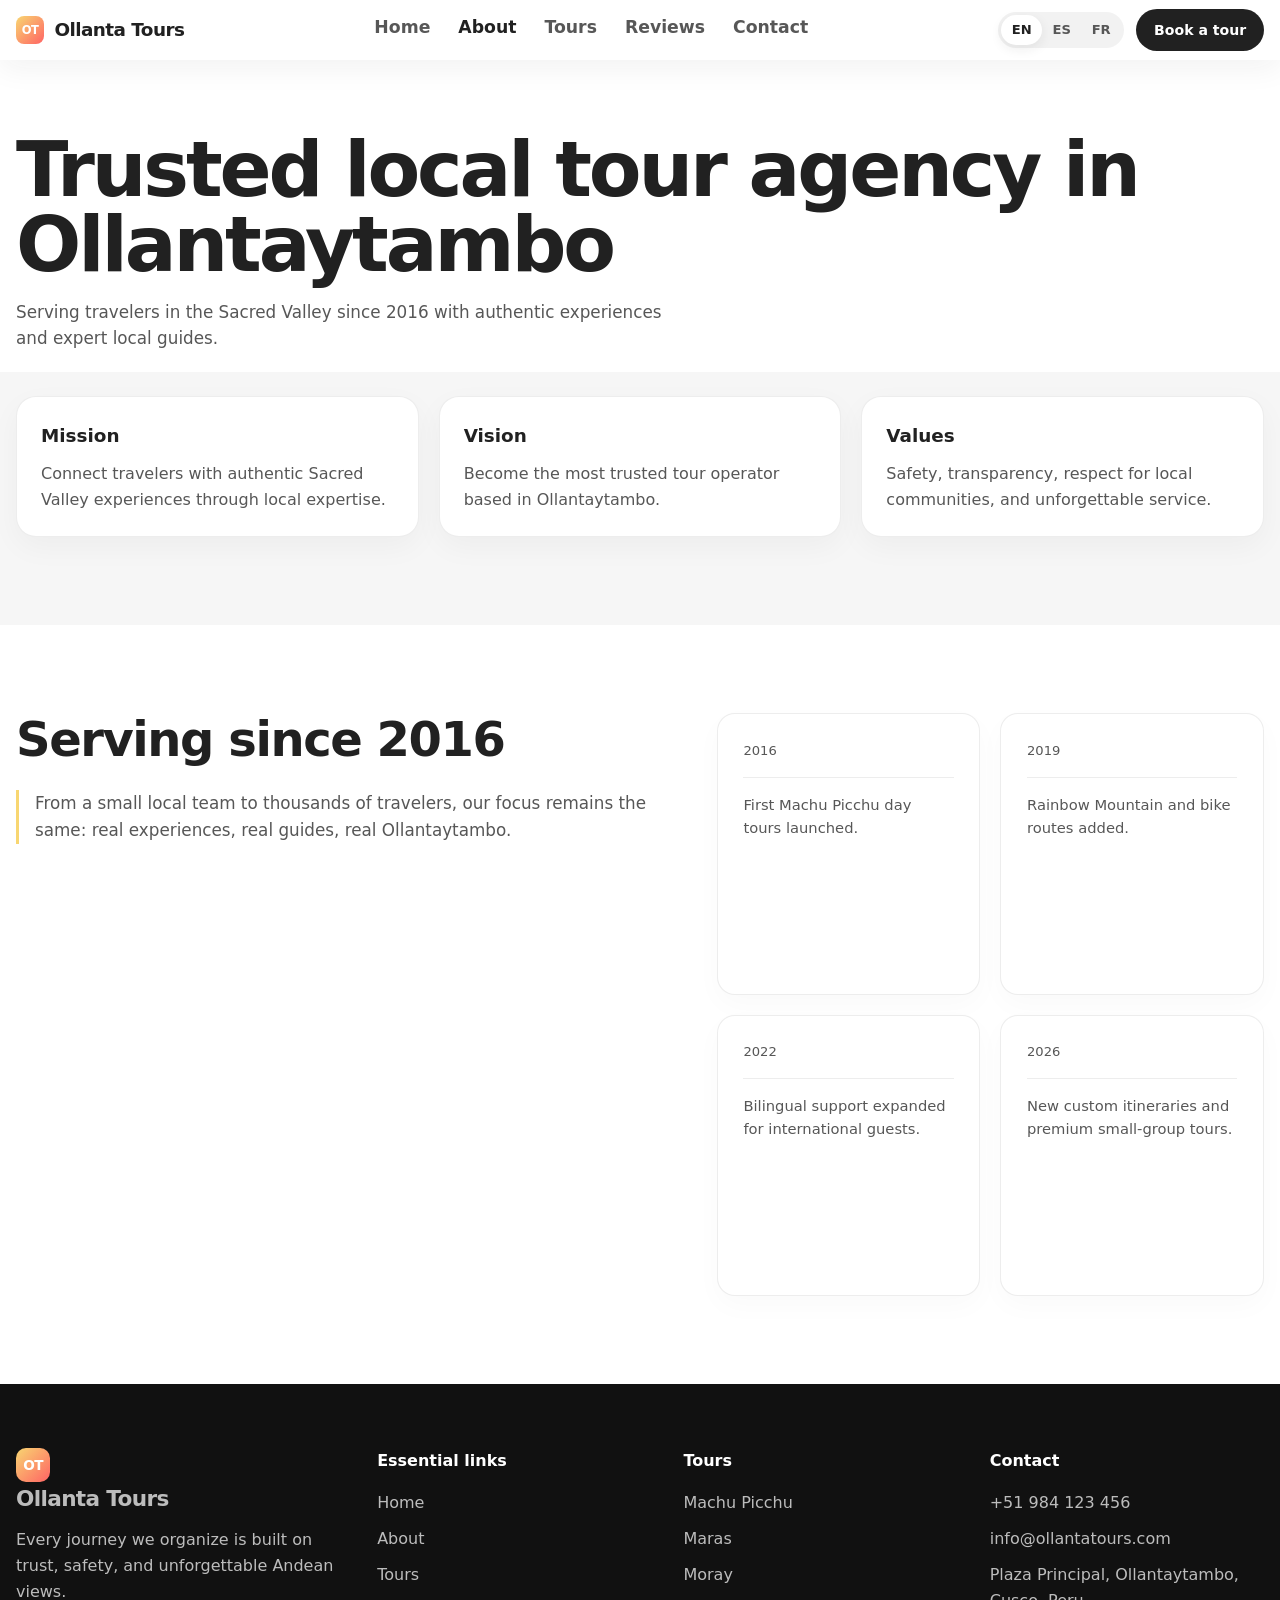
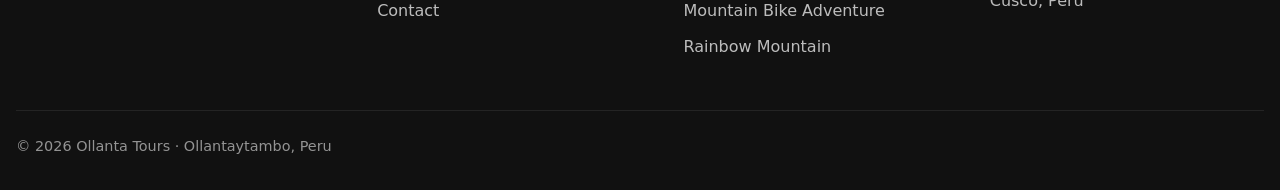
==== about.html @ 46757209 "Support multi-tour bookings with flexible dates. Co-authored-by: Cursor <cursoragent@cursor.com>" ====
<!DOCTYPE html>
<html lang="en">
  <head>
    <meta charset="UTF-8" />
    <meta name="viewport" content="width=device-width, initial-scale=1.0" />
    <meta name="description" data-i18n-content="meta.about.description" content="Learn about Ollanta Tours, a trusted local tour agency serving Sacred Valley travelers from Ollantaytambo since 2016." />
    <title data-i18n="meta.about.title">About — Ollanta Tours</title>
    <link rel="stylesheet" href="styles.css" />
  </head>
  <body>
    <header class="site-header scrolled">
      <div class="container header-inner">
        <a class="logo" href="index.html"><span class="logo-mark">OT</span><span data-i18n="brand">Ollanta Tours</span></a>
        <nav class="nav-desktop" aria-label="Main navigation" data-i18n-aria-label="a11y.mainNavigation"><a href="index.html" data-i18n="nav.home">Home</a><a href="about.html" class="active" data-i18n="nav.about">About</a><a href="destinations.html" data-i18n="nav.destinations">Tours</a><a href="testimonials.html" data-i18n="nav.testimonials">Reviews</a><a href="contact.html" data-i18n="nav.contact">Contact</a></nav>
        <div class="header-actions"><div class="lang-switch" aria-label="Language" data-i18n-aria-label="a11y.language"><button type="button" data-lang="en">EN</button><button type="button" data-lang="es">ES</button><button type="button" data-lang="fr">FR</button></div><a class="btn btn-primary btn-pill" href="contact.html#booking" data-i18n="nav.book">Book a tour</a><button class="nav-toggle" type="button" aria-label="Menu" data-i18n-aria-label="a11y.menu">☰</button></div>
      </div>
      <nav class="nav-mobile" aria-label="Mobile navigation" data-i18n-aria-label="a11y.mobileNavigation"><a href="index.html" data-i18n="nav.home">Home</a><a href="about.html" data-i18n="nav.about">About</a><a href="destinations.html" data-i18n="nav.destinations">Tours</a><a href="testimonials.html" data-i18n="nav.testimonials">Reviews</a><a href="contact.html" data-i18n="nav.contact">Contact</a></nav>
    </header>
    <main>
      <section class="page-hero"><div class="container"><h1 data-i18n="pages.aboutTitle">Trusted local tour agency in Ollantaytambo</h1><p data-i18n="pages.aboutLead">Serving travelers in the Sacred Valley since 2016 with authentic experiences and expert local guides.</p></div></section>
      <section class="section section-soft"><div class="container card-grid card-grid-3"><article class="value-card"><h3 data-i18n="about.missionTitle">Mission</h3><p data-i18n="about.missionText">Connect travelers with authentic Sacred Valley experiences through local expertise.</p></article><article class="value-card"><h3 data-i18n="about.visionTitle">Vision</h3><p data-i18n="about.visionText">Become the most trusted tour operator based in Ollantaytambo.</p></article><article class="value-card"><h3 data-i18n="about.valuesTitle">Values</h3><p data-i18n="about.valuesText">Safety, transparency, respect for local communities, and unforgettable service.</p></article></div></section>
      <section class="section"><div class="container story-grid"><div><h2 class="section-title" data-i18n="about.timelineTitle">Serving since 2016</h2><p class="story-quote" data-i18n="about.timelineLead">From a small local team to thousands of travelers, our focus remains the same: real experiences, real guides, real Ollantaytambo.</p></div><div class="card-grid card-grid-2"><article class="step-card"><div class="step-number">2016</div><p data-i18n="about.timeline2016">First Machu Picchu day tours launched.</p></article><article class="step-card"><div class="step-number">2019</div><p data-i18n="about.timeline2019">Rainbow Mountain and bike routes added.</p></article><article class="step-card"><div class="step-number">2022</div><p data-i18n="about.timeline2022">Bilingual support expanded for international guests.</p></article><article class="step-card"><div class="step-number">2026</div><p data-i18n="about.timeline2026">New custom itineraries and premium small-group tours.</p></article></div></div></section>
    </main>
    <footer class="site-footer"><div class="container footer-grid"><div><a class="logo" href="index.html"><span class="logo-mark">OT</span><span data-i18n="brand">Ollanta Tours</span></a><p data-i18n="footer.tagline">Every journey we organize is built on trust, safety, and unforgettable Andean views.</p></div><div><h4 data-i18n="footer.essential">Essential links</h4><a href="index.html" data-i18n="nav.home">Home</a><a href="about.html" data-i18n="nav.about">About</a><a href="destinations.html" data-i18n="nav.destinations">Tours</a><a href="contact.html" data-i18n="nav.contact">Contact</a></div><div><h4 data-i18n="footer.destinations">Tours</h4><a href="destination-machu-picchu.html">Machu Picchu</a><a href="destination-rainbow-mountain.html">Rainbow Mountain</a><a href="destination-mountain-bike.html">Mountain Bike</a><a href="destination-maras.html">Maras</a></div><div><h4 data-i18n="nav.contact">Contact</h4><p>+51 984 123 456</p><p>info@ollantatours.com</p><p data-i18n="pages.address">Plaza Principal, Ollantaytambo, Cusco, Peru</p></div></div><div class="container footer-bottom"><span data-i18n="footer.rights">© 2026 Ollanta Tours · Ollantaytambo, Peru</span></div></footer>
    <script src="phone-countries.js"></script>
    <script src="script.js"></script>
  </body>
</html>
---- styles.css ----
@import url("https://api.fontshare.com/v2/css?f[]=satoshi@400,500,700,900&display=swap");

:root {
  --bg: #ffffff;
  --bg-soft: #f6f6f6;
  --text: #212121;
  --text-soft: #575757;
  --text-muted: #999999;
  --white: #ffffff;
  --gold: #f8d671;
  --coral: #ff6464;
  --green: #34e0a1;
  --border: rgba(33, 33, 33, 0.08);
  --shadow: 0 24px 60px rgba(33, 33, 33, 0.08);
  --radius-sm: 12px;
  --radius-md: 20px;
  --radius-lg: 28px;
  --radius-pill: 999px;
  --container: min(1360px, calc(100% - 2rem));
  --header-h: 84px;
  --font: "Satoshi", "Inter", system-ui, sans-serif;
}

*,
*::before,
*::after {
  box-sizing: border-box;
}

html {
  scroll-behavior: auto;
}

body {
  margin: 0;
  font-family: var(--font);
  color: var(--text);
  background: var(--bg);
  line-height: 1.6;
}

img {
  display: block;
  max-width: 100%;
}

a {
  color: inherit;
  text-decoration: none;
}

button,
input,
select,
textarea {
  font: inherit;
}

.container {
  width: var(--container);
  margin-inline: auto;
}

.eyebrow {
  margin: 0 0 0.75rem;
  font-size: 0.875rem;
  font-weight: 500;
  color: var(--text-soft);
  text-transform: lowercase;
}

.section-title {
  margin: 0;
  font-size: clamp(2rem, 4vw, 3rem);
  line-height: 1.1;
  letter-spacing: -0.03em;
}

.section-head {
  max-width: 720px;
  margin-bottom: 2.5rem;
}

.section {
  padding: 5.5rem 0;
}

body[data-page="home"] .section {
  padding: clamp(3rem, 5vw, 4.25rem) 0;
}

body[data-page="home"] .section-head {
  width: min(100%, 1000px);
  max-width: 1000px;
  margin-inline: auto;
  margin-bottom: 1.75rem;
  text-align: center;
}

body[data-page="home"] .section-head .section-title {
  text-align: center;
  text-wrap: balance;
}

body[data-page="home"] .testimonials-badge {
  margin-left: 0;
}

body[data-page="home"] .section-head .eyebrow,
body[data-page="home"] .story-badge,
body[data-page="home"] .feature-banner-head .eyebrow {
  display: inline-flex;
  margin-bottom: 0.65rem;
  padding: 0.35rem 0.75rem;
  border: 1px solid var(--border);
  border-radius: var(--radius-pill);
  background: var(--white);
  color: var(--text);
  box-shadow: 0 8px 20px rgba(33, 33, 33, 0.12);
  font-size: 0.78rem;
  font-weight: 700;
  line-height: 1;
  text-transform: capitalize;
  transform: rotate(-7deg);
}

body[data-page="home"] .section-story {
  margin-top: 0;
  padding-top: clamp(3rem, 5vw, 4.5rem);
  padding-bottom: clamp(3.5rem, 6vw, 5.5rem);
  position: relative;
  z-index: 2;
  background: var(--bg);
}

.story-head {
  text-align: center;
  max-width: 720px;
  margin: 0 auto 2.75rem;
}

.story-badge {
  display: inline-flex;
  align-items: center;
  margin: 0 0 1rem;
  padding: 0.45rem 0.9rem;
  border-radius: var(--radius-pill);
  background: rgba(33, 33, 33, 0.06);
  color: var(--text-soft);
  font-size: 0.82rem;
  font-weight: 600;
}

.story-head .section-title {
  font-size: clamp(2rem, 4.5vw, 3.35rem);
}

.story-photos {
  display: grid;
  grid-template-columns: repeat(4, minmax(0, 1fr));
  gap: clamp(0.65rem, 1.6vw, 1.1rem);
  align-items: end;
  width: min(100%, 1080px);
  margin-inline: auto;
  padding: 1.5rem 0 2.5rem;
}

.section-values {
  padding-top: 0.5rem;
  padding-bottom: clamp(2.5rem, 5vw, 4rem);
}

.values-panel {
  display: grid;
  grid-template-columns: repeat(3, minmax(0, 1fr));
  width: min(100%, 940px);
  margin-inline: auto;
  border: 1px solid var(--border);
  border-radius: var(--radius-lg);
  background: var(--white);
  overflow: hidden;
}

.value-cell {
  padding: 1.4rem 1.3rem 1.5rem;
  border-right: 1px solid var(--border);
  border-bottom: 1px solid var(--border);
}

.value-cell:nth-child(3n) {
  border-right: none;
}

.value-cell:nth-child(n + 4) {
  border-bottom: none;
}

.value-icon {
  display: inline-flex;
  width: 2rem;
  height: 2rem;
  margin-bottom: 0.8rem;
  color: var(--text);
  transform-origin: center;
  will-change: transform;
}

.value-icon svg {
  width: 100%;
  height: 100%;
}

.value-icon.is-spinning {
  animation: value-icon-spin 1.65s cubic-bezier(0.22, 0.7, 0.25, 1);
}

@keyframes value-icon-spin {
  from {
    transform: rotate(0deg);
  }
  to {
    transform: rotate(1080deg);
  }
}

.value-cell h3 {
  margin: 0 0 0.45rem;
  font-size: 1.02rem;
  line-height: 1.25;
}

.value-cell p {
  margin: 0;
  color: var(--text-soft);
  font-size: 0.89rem;
  line-height: 1.5;
}

.story-photo {
  margin: 0;
  transform: translate3d(0, 0, 0) rotate(0deg);
  transition: transform 0.85s cubic-bezier(0.22, 1, 0.36, 1);
  will-change: transform;
}

.story-photo-frame {
  position: relative;
  overflow: hidden;
  border-radius: 18px;
  aspect-ratio: 3 / 4;
  background: #ddd;
  box-shadow: 0 18px 40px rgba(33, 33, 33, 0.12);
}

.story-photo-frame img {
  width: 100%;
  height: 100%;
  object-fit: cover;
  transform: scale(1.02);
  transition: transform 0.45s cubic-bezier(0.22, 1, 0.36, 1);
}

.story-photo-bike {
  object-position: 78% 42%;
}

.story-photos.is-active .story-photo-lift:nth-child(2) {
  transform: translate3d(0, -12%, 0) rotate(8deg);
  z-index: 2;
}

.story-photos.is-active .story-photo-lift:nth-child(4) {
  transform: translate3d(0, -16%, 0) rotate(10deg);
  z-index: 2;
}

.story-photo-frame:hover img,
.story-photo-frame.is-shaking img {
  transform: scale(1.12);
}

.story-photo-frame.is-shaking img {
  animation: story-photo-shake 0.5s ease;
}

@keyframes story-photo-shake {
  0% { transform: translate3d(0, 0, 0) rotate(0deg) scale(1.04); }
  20% { transform: translate3d(-4px, 3px, 0) rotate(-0.8deg) scale(1.1); }
  40% { transform: translate3d(4px, -3px, 0) rotate(0.8deg) scale(1.12); }
  60% { transform: translate3d(-3px, -2px, 0) rotate(-0.5deg) scale(1.1); }
  80% { transform: translate3d(3px, 2px, 0) rotate(0.5deg) scale(1.11); }
  100% { transform: translate3d(0, 0, 0) rotate(0deg) scale(1.12); }
}

@media (prefers-reduced-motion: reduce) {
  .story-photo,
  .story-photos.is-active .story-photo-lift:nth-child(2),
  .story-photos.is-active .story-photo-lift:nth-child(4) {
    transform: none;
    transition: none;
  }

  .story-photo-frame.is-shaking img {
    animation: none;
  }
}

.section-soft {
  background: var(--bg-soft);
}

.btn {
  display: inline-flex;
  align-items: center;
  justify-content: center;
  gap: 0.5rem;
  padding: 0.9rem 1.4rem;
  border-radius: var(--radius-sm);
  border: 1px solid transparent;
  font-size: 0.95rem;
  font-weight: 600;
  cursor: pointer;
  transition: transform 0.2s ease, box-shadow 0.2s ease, background 0.2s ease;
}

.btn:hover {
  transform: translateY(-1px);
}

.btn-primary {
  background: var(--text);
  color: var(--white);
}

.btn-outline {
  background: transparent;
  border-color: rgba(255, 255, 255, 0.35);
  color: var(--white);
}

.btn-light {
  background: var(--white);
  color: var(--text);
}

.btn-pill {
  border-radius: var(--radius-pill);
}

/* Header */
.site-header {
  position: fixed;
  inset: 0 0 auto;
  z-index: 100;
  height: var(--header-h);
  transition: background 0.25s ease, box-shadow 0.25s ease, height 0.25s ease;
}

.site-header.scrolled {
  height: 60px;
  background: rgba(255, 255, 255, 0.96);
  backdrop-filter: blur(12px);
  box-shadow: 0 8px 30px rgba(33, 33, 33, 0.06);
}

.site-header.scrolled .logo {
  font-size: 1.15rem;
}

.site-header.scrolled .logo-mark {
  width: 28px;
  height: 28px;
  border-radius: 8px;
  font-size: 0.72rem;
}

.site-header.scrolled .header-actions .btn {
  padding: 0.55rem 1.05rem;
  font-size: 0.88rem;
}

.site-header.scrolled .lang-switch button {
  padding: 0.3rem 0.65rem;
}

body[data-page="home"] .site-header:not(.scrolled) {
  background: linear-gradient(180deg, rgba(0, 0, 0, 0.38) 0%, rgba(0, 0, 0, 0) 100%);
}

body[data-page="home"] .site-header:not(.scrolled) .nav-desktop a,
body[data-page="home"] .site-header:not(.scrolled) .logo {
  color: var(--white);
}

body[data-page="home"] .site-header:not(.scrolled) .nav-desktop a {
  color: rgba(255, 255, 255, 0.82);
}

body[data-page="home"] .site-header:not(.scrolled) .nav-desktop a:hover {
  color: var(--white);
  border-bottom-color: currentColor;
}

body[data-page="home"] .site-header:not(.scrolled) .nav-desktop a.active {
  color: var(--white);
}

.site-header.scrolled .logo {
  color: var(--text);
}

.site-header.scrolled .nav-desktop a {
  color: var(--text-soft);
}

.site-header.scrolled .nav-desktop a:hover {
  color: var(--text);
  border-bottom-color: currentColor;
}

.site-header.scrolled .nav-desktop a.active {
  color: var(--text);
}

body[data-page="home"] .site-header:not(.scrolled) .lang-switch {
  background: rgba(255, 255, 255, 0.14);
}

body[data-page="home"] .site-header:not(.scrolled) .lang-switch button {
  color: rgba(255, 255, 255, 0.82);
}

body[data-page="home"] .site-header:not(.scrolled) .lang-switch button.active {
  background: var(--white);
  color: var(--text);
}

body[data-page="home"] .site-header:not(.scrolled) .nav-toggle {
  background: rgba(255, 255, 255, 0.14);
  color: var(--white);
}

.header-inner {
  height: 100%;
  display: flex;
  align-items: center;
  justify-content: space-between;
  gap: 1rem;
}

.logo {
  display: inline-flex;
  align-items: center;
  gap: 0.65rem;
  font-size: 1.35rem;
  font-weight: 700;
  letter-spacing: -0.03em;
}

.logo-mark {
  width: 34px;
  height: 34px;
  border-radius: 10px;
  background: linear-gradient(135deg, #f8d671, #ff6464);
  display: grid;
  place-items: center;
  color: var(--white);
  font-size: 0.85rem;
}

.nav-desktop {
  display: flex;
  align-items: center;
  gap: 1.75rem;
}

.nav-desktop a {
  font-size: 1.08rem;
  color: var(--text-soft);
  font-weight: 600;
  border-bottom: 2px solid transparent;
  padding-bottom: 0.12rem;
  transition: color 0.2s ease, border-color 0.2s ease;
}

.nav-desktop a:hover {
  color: var(--text);
  border-bottom-color: currentColor;
}

.nav-desktop a.active {
  color: var(--text);
}

.header-actions {
  display: flex;
  align-items: center;
  gap: 0.75rem;
}

.lang-switch {
  display: inline-flex;
  padding: 0.2rem;
  border-radius: var(--radius-pill);
  background: rgba(33, 33, 33, 0.06);
}

.lang-switch button {
  border: 0;
  background: transparent;
  color: var(--text-soft);
  padding: 0.45rem 0.75rem;
  border-radius: var(--radius-pill);
  cursor: pointer;
  font-size: 0.82rem;
  font-weight: 700;
}

.lang-switch button.active {
  background: var(--white);
  color: var(--text);
  box-shadow: 0 4px 12px rgba(33, 33, 33, 0.08);
}

.nav-toggle {
  display: none;
  width: 44px;
  height: 44px;
  border: 0;
  border-radius: 12px;
  background: rgba(33, 33, 33, 0.06);
  cursor: pointer;
}

.nav-mobile {
  display: none;
  position: fixed;
  inset: var(--header-h) 0 0;
  background: rgba(255, 255, 255, 0.98);
  padding: 1.5rem;
  flex-direction: column;
  gap: 1rem;
  z-index: 90;
}

.site-header.scrolled .nav-mobile {
  top: 60px;
}

.nav-mobile.open {
  display: flex;
}

.nav-mobile a {
  font-size: 1.1rem;
  font-weight: 600;
  padding: 0.75rem 0;
  border-bottom: 1px solid var(--border);
}

/* Hero */
.hero {
  padding: calc(var(--header-h) + 1.5rem) 0 2rem;
}

body[data-page="home"] .hero {
  padding: 0;
}

body[data-page="home"] .hero > .container {
  width: 100%;
  max-width: none;
  margin: 0;
}

body[data-page="home"] .hero-shell {
  min-height: min(92svh, 860px);
  border-radius: 0;
}

body[data-page="home"] .hero-content {
  min-height: min(92svh, 860px);
  justify-content: flex-end;
  padding: calc(var(--header-h) + 1rem) 3rem 3.75rem;
}

body[data-page="home"] .hero-title {
  max-width: 620px;
  margin-top: 0.85rem;
  font-size: clamp(2.1rem, 4.2vw, 3.15rem);
  line-height: 1.08;
  letter-spacing: -0.03em;
}

body[data-page="home"] .hero-trust {
  margin-top: 1.15rem;
}

body[data-page="home"] .hero-overlay {
  background: linear-gradient(
    180deg,
    rgba(0, 0, 0, 0.42) 0%,
    rgba(0, 0, 0, 0.12) 24%,
    rgba(0, 0, 0, 0.55) 100%
  );
}

.hero-shell {
  position: relative;
  min-height: min(82vh, 760px);
  border-radius: var(--radius-lg);
  overflow: hidden;
  background: #111;
}

.hero-media {
  position: absolute;
  inset: 0;
  cursor: crosshair;
  z-index: 0;
}

.hero-water-canvas {
  width: 100%;
  height: 100%;
  display: block;
  object-fit: cover;
}

.hero-water-source {
  display: none;
}

.hero-media.is-static .hero-water-canvas {
  display: none;
}

.hero-media.is-static .hero-water-source {
  display: block;
  width: 100%;
  height: 100%;
  object-fit: cover;
}

.hero-media img {
  width: 100%;
  height: 100%;
  object-fit: cover;
}

.hero-overlay {
  position: absolute;
  inset: 0;
  background: linear-gradient(180deg, rgba(0, 0, 0, 0.15) 0%, rgba(0, 0, 0, 0.55) 100%);
  pointer-events: none;
  z-index: 1;
}

.hero-content {
  position: relative;
  z-index: 2;
  min-height: min(82vh, 760px);
  display: flex;
  flex-direction: column;
  justify-content: center;
  padding: 3rem;
  pointer-events: none;
}

.hero-content .hero-booking,
.hero-content a,
.hero-content button,
.hero-content select,
.hero-content input {
  pointer-events: auto;
}

.hero-badge {
  display: inline-flex;
  align-items: center;
  gap: 0.5rem;
  width: fit-content;
  padding: 0.55rem 0.9rem;
  border-radius: var(--radius-pill);
  background: rgba(255, 255, 255, 0.07);
  color: var(--white);
  font-size: 0.85rem;
  backdrop-filter: blur(6px);
}

.hero-badge::before {
  content: "★";
  color: #ffd84d;
  font-size: 1rem;
  line-height: 1;
}

.hero-title {
  max-width: 760px;
  margin: 1.25rem 0 0;
  font-size: clamp(2.6rem, 6vw, 4rem);
  line-height: 1.02;
  letter-spacing: -0.04em;
  color: var(--white);
}

.hero-booking {
  position: absolute;
  right: 2rem;
  bottom: 2.5rem;
  z-index: 4;
  width: min(360px, calc(100% - 3rem));
  padding: 1.35rem;
  border-radius: var(--radius-md);
  border: 1px solid rgba(255, 255, 255, 0.13);
  background:
    linear-gradient(135deg, rgba(255, 255, 255, 0.045), rgba(8, 24, 24, 0.07)),
    rgba(8, 20, 20, 0.035);
  -webkit-backdrop-filter: blur(12px) saturate(110%);
  backdrop-filter: blur(12px) saturate(110%);
  color: var(--white);
  box-shadow: 0 18px 50px rgba(0, 0, 0, 0.12);
}

.hero-booking label {
  display: block;
  margin-bottom: 0.45rem;
  font-size: 0.88rem;
  color: rgba(255, 255, 255, 0.88);
}

.hero-booking-grid {
  display: grid;
  grid-template-columns: 1fr;
  gap: 0.9rem;
}

.hero-booking select,
.hero-booking input {
  width: 100%;
  min-height: 48px;
  padding: 0.75rem 0.9rem;
  border: 1px solid rgba(255, 255, 255, 0.18);
  border-radius: 12px;
  background: rgba(8, 24, 24, 0.045);
  color: var(--white);
  color-scheme: dark;
  outline: none;
  transition: border-color 0.2s ease, background 0.2s ease;
}

.hero-booking select:focus,
.hero-booking input:focus {
  border-color: rgba(255, 255, 255, 0.5);
  background: rgba(255, 255, 255, 0.08);
}

.hero-booking > .btn {
  width: 100%;
  min-width: 0;
  margin-top: 1.1rem;
  padding: 0.9rem 1.2rem;
}

.hero-trust {
  display: flex;
  flex-wrap: wrap;
  gap: 1.25rem;
  margin-top: 1.5rem;
  color: rgba(255, 255, 255, 0.88);
  font-size: 0.92rem;
}

/* Cards */
.card-grid {
  display: grid;
  gap: 1.25rem;
}

.card-grid-3 {
  grid-template-columns: repeat(3, minmax(0, 1fr));
}

.card-grid-4 {
  grid-template-columns: repeat(4, minmax(0, 1fr));
}

.card-grid-2 {
  grid-template-columns: repeat(2, minmax(0, 1fr));
}

.tour-card,
.value-card,
.blog-card,
.testimonial-card,
.team-card,
.price-card {
  background: var(--white);
  border: 1px solid var(--border);
  border-radius: var(--radius-md);
  overflow: hidden;
  box-shadow: 0 10px 30px rgba(33, 33, 33, 0.04);
}

.tour-card-media {
  position: relative;
  aspect-ratio: 4 / 3;
  overflow: hidden;
}

.tour-card-media img {
  width: 100%;
  height: 100%;
  object-fit: cover;
}

.tour-card-body {
  padding: 1.25rem;
}

.tour-location {
  font-size: 0.82rem;
  color: var(--text-soft);
  margin-bottom: 0.35rem;
}

.tour-name {
  margin: 0 0 0.75rem;
  font-size: 1.25rem;
  line-height: 1.2;
}

.tour-price {
  font-size: 1.35rem;
  font-weight: 700;
}

.tour-price small {
  font-size: 0.82rem;
  font-weight: 500;
  color: var(--text-soft);
}

.value-card,
.testimonial-card {
  padding: 1.5rem;
}

.value-card h3,
.testimonial-card h3 {
  margin: 0 0 0.65rem;
  font-size: 1.15rem;
}

.value-card p,
.testimonial-card p {
  margin: 0;
  color: var(--text-soft);
}

.testimonials-section {
  background: var(--white);
}

body[data-page="home"] .testimonials-head {
  width: min(100%, 700px);
  max-width: 700px;
  margin-inline: 0;
  margin-bottom: clamp(2rem, 4vw, 3.25rem);
  text-align: left;
}

body[data-page="home"] .testimonials-head .section-title {
  font-size: clamp(1.5rem, 4.5vw, 3.75rem);
  text-align: left;
}

.testimonials-head .section-title span {
  display: block;
  white-space: nowrap;
}

body[data-page="home"] .testimonials-head .testimonials-badge {
  display: inline-flex;
  margin: 0 0 0.4rem 5.75rem;
  padding: 0.32rem 0.7rem;
  border: 1px solid var(--border);
  border-radius: var(--radius-pill);
  background: var(--white);
  color: var(--text);
  box-shadow: 0 8px 20px rgba(33, 33, 33, 0.08);
  font-size: 0.75rem;
  font-weight: 500;
  line-height: 1;
  text-transform: capitalize;
  transform: rotate(-7deg);
}

.testimonials-showcase {
  display: grid;
  grid-template-columns: 0.98fr 1.18fr 1.18fr;
  gap: clamp(1rem, 2vw, 1.5rem);
}

.testimonial-rating-card,
.testimonial-review-card {
  min-width: 0;
  min-height: clamp(390px, 36vw, 500px);
  border: 1px solid rgba(33, 33, 33, 0.12);
  border-radius: 16px;
  background: var(--white);
  box-shadow: 0 12px 32px rgba(33, 33, 33, 0.035);
  opacity: 0;
  transition:
    opacity 0.85s ease,
    transform 1.05s cubic-bezier(0.22, 1, 0.36, 1);
  will-change: opacity, transform;
}

.testimonial-rating-card,
.testimonial-review-card:last-child {
  transform: translate3d(0, 120px, 0);
}

.testimonial-review-card:nth-child(2) {
  transform: translate3d(0, -120px, 0);
}

.testimonials-showcase.is-active .testimonial-rating-card,
.testimonials-showcase.is-active .testimonial-review-card {
  opacity: 1;
  transform: translate3d(0, 0, 0);
}

.testimonials-showcase.is-active .testimonial-review-card:nth-child(2) {
  transition-delay: 0.08s;
}

.testimonial-rating-card {
  display: flex;
  flex-direction: column;
  align-items: center;
  padding: clamp(1.5rem, 3vw, 2.5rem);
  text-align: center;
}

.testimonial-score {
  margin-top: 0.15rem;
  color: var(--text);
  font-size: clamp(4.5rem, 7vw, 6.5rem);
  font-weight: 500;
  letter-spacing: -0.08em;
  line-height: 0.95;
}

.testimonial-score sup {
  display: inline-block;
  margin-left: 0.15em;
  font-size: 0.22em;
  letter-spacing: 0;
  vertical-align: top;
  transform: translateY(-0.15em);
}

.testimonial-rating-card > p {
  margin: 0.8rem 0 1.5rem;
  color: var(--text-soft);
  font-size: 0.84rem;
}

.testimonial-rating-photo {
  position: relative;
  width: clamp(185px, 17vw, 235px);
  aspect-ratio: 1;
  margin-top: auto;
}

.testimonial-rating-photo > img {
  width: 100%;
  height: 100%;
  border-radius: 50%;
  object-fit: cover;
}

.testimonial-review-card {
  display: flex;
  flex-direction: column;
  padding: clamp(1.25rem, 2.2vw, 1.75rem) 0.5rem 0.5rem;
}

.testimonial-stars {
  padding-inline: clamp(0.5rem, 1.5vw, 0.9rem);
  color: var(--text);
  font-size: 1.1rem;
  letter-spacing: 0.15em;
  line-height: 1;
}

.testimonial-review-card blockquote {
  margin: 1.1rem 0 2rem;
  padding-inline: clamp(0.5rem, 1.5vw, 0.9rem);
  color: var(--text);
  font-size: clamp(1.05rem, 1.45vw, 1.35rem);
  font-weight: 500;
  line-height: 1.45;
}

.traveler-profile {
  position: relative;
  min-height: 72px;
  margin-top: auto;
  overflow: hidden;
  border-radius: 9px;
  background: #202020;
  color: var(--white);
}

.traveler-profile::after {
  content: "";
  position: absolute;
  inset: 0;
  background: linear-gradient(90deg, rgba(15, 15, 15, 0.88), rgba(15, 15, 15, 0.18));
}

.traveler-profile-bg {
  position: absolute;
  inset: 0;
  width: 100%;
  height: 100%;
  object-fit: cover;
}

.traveler-profile-copy {
  position: relative;
  z-index: 2;
  display: flex;
  min-height: 72px;
  flex-direction: column;
  justify-content: center;
  padding: 0.7rem 4.5rem 0.7rem 0.9rem;
}

.traveler-profile-copy strong,
.traveler-profile-copy span {
  display: block;
}

.traveler-profile-copy strong {
  font-size: 0.95rem;
  line-height: 1.25;
}

.traveler-profile-copy span {
  margin-top: 0.15rem;
  color: rgba(255, 255, 255, 0.72);
  font-size: 0.78rem;
}

.traveler-avatar {
  position: absolute;
  z-index: 3;
  top: 50%;
  right: 0.7rem;
  width: 3.35rem;
  height: 3.35rem;
  border: 2px solid rgba(255, 255, 255, 0.8);
  border-radius: 50%;
  object-fit: cover;
  transform: translateY(-50%);
}

@media (max-width: 1024px) {
  .testimonials-showcase {
    grid-template-columns: repeat(2, minmax(0, 1fr));
  }

  .testimonial-rating-card {
    grid-column: 1 / -1;
    min-height: 420px;
  }

  .testimonial-review-card {
    min-height: 430px;
  }
}

@media (max-width: 768px) {
  .testimonials-showcase {
    grid-template-columns: 1fr;
  }

  .testimonial-rating-card {
    grid-column: auto;
    min-height: 420px;
  }

  .testimonial-review-card {
    min-height: 410px;
  }

  body[data-page="home"] .testimonials-head .testimonials-badge {
    margin-left: 2.5rem;
  }
}

.story-grid {
  display: grid;
  grid-template-columns: 1.1fr 0.9fr;
  gap: clamp(1.25rem, 3vw, 2rem);
  align-items: start;
}

body[data-page="home"] .value-card {
  padding: 1.1rem 1.2rem;
}

body[data-page="home"] .value-card h3 {
  margin: 0 0 0.45rem;
  font-size: 1rem;
}

body[data-page="home"] .value-card p {
  font-size: 0.92rem;
  line-height: 1.5;
}

body[data-page="home"] .featured-tours-grid {
  display: grid;
  grid-template-columns: repeat(4, minmax(0, 1fr));
  gap: 1.1rem;
  overflow: visible;
  padding-bottom: 0;
}

body[data-page="home"] .featured-tours-grid .tour-card {
  width: 100%;
  min-width: 0;
}

.story-quote {
  margin: 1.5rem 0;
  padding-left: 1rem;
  border-left: 3px solid var(--gold);
  color: var(--text-soft);
  font-size: 1.05rem;
}

.feature-banner {
  position: relative;
  min-height: 320px;
  border-radius: var(--radius-lg);
  overflow: hidden;
  display: grid;
  align-items: stretch;
  background: #111;
  cursor: crosshair;
}

.feature-banner > .hero-water-canvas {
  position: absolute;
  inset: 0;
  width: 100%;
  height: 100%;
  z-index: 0;
}

.feature-banner > .hero-water-source {
  display: none;
}

.feature-banner.is-static > .hero-water-canvas {
  display: none;
}

.feature-banner.is-static > .hero-water-source {
  display: block;
  position: absolute;
  inset: 0;
  width: 100%;
  height: 100%;
  object-fit: cover;
  object-position: 42% 82%;
  transform: scale(1.12);
  transform-origin: 42% 82%;
  z-index: 0;
}

.feature-banner-overlay {
  position: absolute;
  inset: 0;
  z-index: 1;
  pointer-events: none;
  background:
    linear-gradient(135deg, rgba(0, 0, 0, 0.52) 0%, transparent 40%),
    linear-gradient(180deg, rgba(0, 0, 0, 0.06), rgba(0, 0, 0, 0.72));
}

.feature-banner-content {
  position: relative;
  z-index: 2;
  display: flex;
  flex-direction: column;
  justify-content: flex-end;
  gap: 1.1rem;
  min-height: 320px;
  padding: 1.1rem 1.25rem 1.2rem;
  color: var(--white);
  pointer-events: none;
}

.feature-banner-head {
  position: absolute;
  top: 1rem;
  left: 1.25rem;
  right: 1.25rem;
  z-index: 3;
  max-width: none;
  text-align: center;
  margin: 0;
}

.feature-banner-head .eyebrow {
  color: rgba(255, 255, 255, 0.82);
  margin: 0 0 0.4rem;
}

.feature-banner-head .section-title {
  color: var(--white);
  margin: 0;
  font-size: clamp(1.45rem, 2.6vw, 2.15rem);
  line-height: 1.12;
}

.feature-grid {
  display: grid;
  grid-template-columns: repeat(4, minmax(0, 1fr));
  gap: 0.7rem;
}

.feature-item {
  padding: 0.8rem 0.85rem;
  border-radius: var(--radius-sm);
  background: rgba(255, 255, 255, 0.12);
  backdrop-filter: blur(8px);
}

.feature-item.reveal {
  opacity: 0;
  transform: translate3d(0, 40px, 0);
  transition:
    opacity 1.35s ease,
    transform 1.35s cubic-bezier(0.22, 1, 0.36, 1);
}

.feature-item.reveal.is-visible {
  opacity: 1;
  transform: translate3d(0, 0, 0);
}

.feature-item:nth-child(1).reveal { transition-delay: 0.05s; }
.feature-item:nth-child(2).reveal { transition-delay: 0.18s; }
.feature-item:nth-child(3).reveal { transition-delay: 0.31s; }
.feature-item:nth-child(4).reveal { transition-delay: 0.44s; }

.feature-item strong {
  display: block;
  margin-bottom: 0.4rem;
  font-size: 0.95rem;
  line-height: 1.25;
}

.feature-item p {
  margin: 0;
  font-size: 0.84rem;
  line-height: 1.45;
  color: rgba(255, 255, 255, 0.88);
}

.tour-plans-section {
  position: relative;
  isolation: isolate;
  width: var(--container);
  min-height: 650px;
  margin: clamp(1rem, 3vw, 2.5rem) auto;
  padding: clamp(4.5rem, 7vw, 6.5rem) 0 clamp(4rem, 6vw, 5.5rem);
  overflow: hidden;
  border-radius: var(--radius-lg);
  background: #253331 url("assets/hero-main.png") center / cover no-repeat;
  color: var(--white);
}

.tour-plans-video,
.tour-plans-shade {
  position: absolute;
  inset: 0;
  width: 100%;
  height: 100%;
}

.tour-plans-video {
  z-index: -2;
  object-fit: cover;
}

.tour-plans-shade {
  z-index: -1;
  background:
    linear-gradient(180deg, rgba(10, 18, 18, 0.64) 0%, rgba(10, 18, 18, 0.34) 48%, rgba(10, 18, 18, 0.68) 100%),
    rgba(8, 16, 16, 0.16);
}

.tour-plans-content {
  position: relative;
  z-index: 1;
}

.tour-plans-head {
  position: relative;
  top: -1rem;
  width: min(680px, calc(100% - 2rem));
  margin: 0 auto clamp(2.25rem, 4vw, 3.5rem);
  text-align: center;
}

.tour-plans-head .section-title {
  color: var(--white);
  font-size: clamp(2.15rem, 4.4vw, 3.8rem);
  text-wrap: balance;
}

.tour-plans-badge {
  display: inline-flex;
  margin: 0 0 0.55rem;
  padding: 0.35rem 0.75rem;
  border-radius: var(--radius-pill);
  background: var(--white);
  color: var(--text);
  font-size: 0.78rem;
  font-weight: 700;
  line-height: 1;
  text-transform: capitalize;
  transform: rotate(-7deg);
  box-shadow: 0 8px 20px rgba(0, 0, 0, 0.16);
}

.tour-plans-marquee {
  --tour-plan-gap: clamp(1.5rem, 2.6vw, 2.5rem);
  width: min(1240px, calc(100% - 2rem));
  margin-inline: auto;
  overflow: hidden;
  background: rgba(8, 12, 12, 0.14);
}

.tour-plans-track {
  display: flex;
  width: 100%;
}

.tour-plans-group {
  display: flex;
  flex: 0 0 100%;
  gap: var(--tour-plan-gap);
  width: 100%;
  background: transparent;
}

.tour-plan-card {
  position: relative;
  flex: 0 0 calc((100% - (3 * var(--tour-plan-gap))) / 4);
  height: clamp(335px, 29vw, 400px);
  overflow: hidden;
  border-radius: 14px;
  background: rgba(255, 255, 255, 0.1);
  box-shadow: 0 18px 48px rgba(0, 0, 0, 0.2);
  transition: transform 0.35s ease, box-shadow 0.35s ease;
}

.tour-plan-card:hover {
  transform: translateY(-8px);
  box-shadow: 0 26px 58px rgba(0, 0, 0, 0.32);
}

.tour-plan-card:focus-visible {
  outline: 3px solid var(--white);
  outline-offset: 4px;
}

.tour-plan-card img,
.tour-plan-card-shade {
  position: absolute;
  inset: 0;
  width: 100%;
  height: 100%;
}

.tour-plan-card img {
  object-fit: cover;
  transition: transform 0.7s cubic-bezier(0.22, 1, 0.36, 1);
}

.tour-plan-card:hover img {
  transform: scale(1.055);
}

.tour-plan-card-shade {
  background: linear-gradient(180deg, rgba(8, 12, 12, 0.12) 30%, rgba(8, 12, 12, 0.8) 100%);
}

.tour-plan-card-label {
  position: absolute;
  top: 1.1rem;
  left: 1.1rem;
  display: inline-flex;
  align-items: center;
  gap: 0.35rem;
  padding: 0.32rem 0.52rem;
  border-radius: 5px;
  background: rgba(255, 255, 255, 0.15);
  color: rgba(255, 255, 255, 0.9);
  backdrop-filter: blur(6px);
  font-size: 0.75rem;
  font-weight: 500;
  line-height: 1;
}

.tour-plan-card-label svg {
  width: 0.85rem;
  height: 0.85rem;
  fill: currentColor;
}

.tour-plan-card strong {
  position: absolute;
  right: 1.15rem;
  bottom: 1rem;
  left: 1.15rem;
  color: var(--white);
  font-size: clamp(1.25rem, 2vw, 1.65rem);
  line-height: 1.15;
  text-shadow: 0 2px 12px rgba(0, 0, 0, 0.34);
}

@media (prefers-reduced-motion: reduce) {
  .tour-plans-track {
    transition: none !important;
  }
}

.steps-section {
  background: var(--white);
}

.steps-grid {
  display: grid;
  grid-template-columns: repeat(3, minmax(0, 1fr));
  gap: clamp(1rem, 2vw, 1.5rem);
}

.step-card {
  display: flex;
  min-height: clamp(245px, 22vw, 300px);
  flex-direction: column;
  padding: clamp(1.25rem, 2vw, 1.75rem);
  border: 1px solid var(--border);
  border-radius: 18px;
  background: var(--white);
  box-shadow: 0 10px 28px rgba(33, 33, 33, 0.025);
}

.step-number {
  padding-bottom: 1rem;
  border-bottom: 1px solid var(--border);
  color: var(--text-soft);
  font-size: 0.82rem;
  font-weight: 500;
}

.step-card > p {
  margin: 1rem 0 2rem;
  color: var(--text-soft);
  font-size: 0.92rem;
  line-height: 1.55;
}

.step-card-footer {
  display: flex;
  align-items: flex-end;
  justify-content: space-between;
  gap: 1rem;
  margin-top: auto;
}

.step-card-footer h3 {
  max-width: 12ch;
  margin: 0;
  font-size: clamp(1.1rem, 1.6vw, 1.35rem);
  line-height: 1.08;
}

.step-card-footer .step-icon {
  flex: 0 0 auto;
  width: 3rem;
  height: 3rem;
  margin: 0;
}

.faq-section {
  background: var(--white);
}

body[data-page="home"] .faq-head {
  width: min(100%, 70vw, 1000px);
  max-width: 1000px;
  margin-bottom: clamp(2.5rem, 5vw, 3.75rem);
}

body[data-page="home"] .faq-head .section-title {
  font-size: clamp(2.25rem, 4.2vw, 3.65rem);
  line-height: 1.08;
  text-wrap: balance;
}

.faq-list {
  display: grid;
  gap: 0.65rem;
  width: min(50%, 700px);
  margin-inline: auto;
}

.faq-item {
  border: 1px solid var(--border);
  border-radius: 10px;
  overflow: hidden;
  background: var(--white);
}

.faq-item.open {
  min-height: 160px;
}

.faq-question {
  display: flex;
  min-height: 72px;
  align-items: center;
  justify-content: space-between;
  gap: 1rem;
  width: 100%;
  padding: 1.1rem 1.75rem;
  border: 0;
  background: transparent;
  color: var(--text);
  text-align: left;
  font-family: inherit;
  font-size: clamp(1.1rem, 2vw, 1.35rem);
  font-weight: 600;
  line-height: 1.2;
  cursor: pointer;
}

.faq-item.open .faq-question {
  min-height: 0;
  padding-top: 1.5rem;
  padding-bottom: 0.65rem;
}

.faq-arrow {
  flex: 0 0 auto;
  font-size: 1.35rem;
  font-weight: 400;
  line-height: 1;
}

.faq-answer {
  display: none;
  padding: 0 1.75rem 1.5rem;
  color: var(--text-soft);
  font-size: 1rem;
  line-height: 1.6;
}

.faq-item.open .faq-answer {
  display: block;
}

.instagram-grid {
  display: grid;
  grid-template-columns: repeat(6, minmax(0, 1fr));
  gap: 0.75rem;
}

.instagram-item {
  overflow: hidden;
  border-radius: var(--radius-sm);
}

.instagram-grid img {
  aspect-ratio: 1;
  width: 100%;
  height: 100%;
  object-fit: cover;
  border-radius: var(--radius-sm);
  transition: transform 0.35s ease;
}

.fx-zoom img,
.tour-card-media img,
.blog-card img {
  transition: transform 0.45s cubic-bezier(0.22, 1, 0.36, 1);
  transform: translate3d(var(--fx-x, 0), var(--fx-y, 0), 0) scale(1.02);
}

.fx-zoom:hover img,
.tour-card:hover .tour-card-media img,
.blog-card:hover img {
  transform: translate3d(var(--fx-x, 0), var(--fx-y, 0), 0) scale(1.1);
}

@keyframes photo-shake {
  0% { transform: translate3d(0, 0, 0) rotate(0deg) scale(1.03); }
  20% { transform: translate3d(-3px, 2px, 0) rotate(-0.6deg) scale(1.05); }
  40% { transform: translate3d(3px, -2px, 0) rotate(0.6deg) scale(1.05); }
  60% { transform: translate3d(-2px, -1px, 0) rotate(-0.4deg) scale(1.04); }
  80% { transform: translate3d(2px, 1px, 0) rotate(0.4deg) scale(1.04); }
  100% { transform: translate3d(0, 0, 0) rotate(0deg) scale(1.03); }
}

.fx-shake.is-shaking img {
  animation: photo-shake 0.45s ease;
}

.reveal {
  opacity: 0;
  transform: translate3d(0, 28px, 0);
  transition: opacity 0.7s ease, transform 0.7s cubic-bezier(0.22, 1, 0.36, 1);
}

.reveal.is-visible {
  opacity: 1;
  transform: translate3d(0, 0, 0);
}

@media (prefers-reduced-motion: reduce) {
  .reveal {
    opacity: 1;
    transform: none;
    transition: none;
  }

  .testimonial-rating-card,
  .testimonial-review-card {
    opacity: 1;
    transform: none;
    transition: none;
  }

  .value-icon.is-spinning {
    animation: none;
  }

  .feature-item.reveal {
    opacity: 1;
    transform: none;
    transition: none;
  }

  .fx-zoom img,
  .tour-card-media img,
  .blog-card img,
  .feature-banner img {
    transform: none !important;
    transition: none;
  }
}

.page-hero {
  padding: calc(var(--header-h) + 3rem) 0 1.25rem;
}

.page-hero + .section {
  padding-top: 1.5rem;
}

.page-hero h1 {
  margin: 0;
  font-size: clamp(2.8rem, 6vw, 5rem);
  line-height: 0.98;
  letter-spacing: -0.04em;
}

.page-hero p {
  max-width: 680px;
  margin: 1rem 0 0;
  color: var(--text-soft);
  font-size: 1.05rem;
}

.detail-layout {
  display: grid;
  grid-template-columns: 1.2fr 0.8fr;
  gap: 2rem;
  align-items: start;
}

.detail-content h2,
.detail-content h3 {
  margin: 2rem 0 0.75rem;
}

.detail-content p,
.detail-content li {
  color: var(--text-soft);
}

.booking-panel {
  position: sticky;
  top: calc(var(--header-h) + 1rem);
  padding: 1.5rem;
  border-radius: var(--radius-md);
  border: 1px solid var(--border);
  background: var(--bg-soft);
  overflow: visible;
}

.booking-panel label {
  display: block;
  margin: 0.85rem 0 0.35rem;
  font-size: 0.85rem;
  font-weight: 600;
}

.booking-panel input,
.booking-panel select,
.booking-panel textarea {
  width: 100%;
  padding: 0.85rem 0.95rem;
  border: 1px solid var(--border);
  border-radius: 10px;
  background: var(--white);
}

.booking-panel textarea {
  min-height: 110px;
  resize: vertical;
}

.tour-multi {
  position: relative;
  margin-top: 0.35rem;
}

.tour-multi-button {
  display: flex;
  width: 100%;
  min-height: 48px;
  align-items: center;
  justify-content: space-between;
  gap: 0.75rem;
  padding: 0.75rem 0.9rem;
  border: 1px solid var(--border);
  border-radius: 10px;
  background: var(--white);
  color: var(--text);
  text-align: left;
  cursor: pointer;
}

.tour-multi-button:focus-visible,
.tour-multi-button[aria-invalid="true"] {
  outline: none;
  border-color: #8ab4f8;
  box-shadow: 0 0 0 3px rgba(66, 133, 244, 0.18);
}

.tour-multi-button[aria-invalid="true"] {
  border-color: #c84040;
}

.tour-multi-menu {
  position: absolute;
  z-index: 45;
  top: calc(48px + 0.4rem);
  left: 0;
  width: 100%;
  min-width: min(280px, 84vw);
  overflow: hidden;
  border: 1px solid var(--border);
  border-radius: 12px;
  background: var(--white);
  color: var(--text);
  box-shadow: 0 16px 40px rgba(33, 33, 33, 0.16);
}

.tour-multi-menu[hidden] {
  display: none;
}

.tour-multi-options {
  display: grid;
  max-height: 280px;
  overflow-y: auto;
  padding: 0.45rem;
}

.tour-multi .tour-multi-option {
  display: flex;
  align-items: center;
  gap: 0.65rem;
  margin: 0;
  padding: 0.7rem 0.75rem;
  border-radius: 8px;
  color: var(--text);
  font-size: 0.92rem;
  font-weight: 600;
  cursor: pointer;
}

.tour-multi .tour-multi-option:hover {
  background: var(--bg-soft);
}

.tour-multi .tour-multi-option input {
  width: 1rem;
  height: 1rem;
  margin: 0;
  accent-color: var(--text);
}

.tour-multi-error {
  margin: 0.45rem 0 0;
  color: #b52f2f;
  font-size: 0.82rem;
  font-weight: 600;
}

.tour-multi-error[hidden] {
  display: none;
}

.tour-booking-details {
  display: grid;
  gap: 0.75rem;
  margin-top: 0.85rem;
}

.tour-booking-details:empty {
  margin-top: 0;
}

.tour-booking-row {
  display: grid;
  grid-template-columns: repeat(2, minmax(105px, 1fr));
  gap: 0.75rem;
  align-items: end;
  padding: 0.9rem;
  border: 1px solid var(--border);
  border-radius: 12px;
  background: rgba(255, 255, 255, 0.72);
}

.tour-booking-row > strong {
  grid-column: 1 / -1;
  align-self: center;
  line-height: 1.25;
}

.tour-date-field {
  display: grid;
  gap: 0.4rem;
}

.booking-panel .tour-booking-row label,
.tour-booking-row label {
  display: grid;
  gap: 0.3rem;
  margin: 0;
}

.tour-booking-row label > span {
  font-size: 0.78rem;
  font-weight: 600;
}

.tour-booking-row .tour-date-later {
  display: flex;
  align-items: center;
  gap: 0.45rem;
  margin: 0;
  cursor: pointer;
}

.tour-booking-row .tour-date-later input {
  width: 1rem;
  min-height: 0;
  height: 1rem;
  margin: 0;
  padding: 0;
  accent-color: var(--text);
}

.tour-booking-row .tour-date-later span {
  line-height: 1.25;
}

.tour-booking-row input,
.tour-booking-row select {
  min-width: 0;
}

.hero-booking .tour-multi-button {
  border-color: rgba(255, 255, 255, 0.24);
  background: rgba(255, 255, 255, 0.06);
  color: var(--white);
}

.hero-booking .tour-multi-button:focus-visible {
  border-color: rgba(255, 255, 255, 0.56);
  box-shadow: 0 0 0 3px rgba(255, 255, 255, 0.12);
}

.hero-booking .tour-booking-row {
  grid-template-columns: 1fr;
  border-color: rgba(255, 255, 255, 0.18);
  background: rgba(255, 255, 255, 0.08);
}

.hero-booking .tour-booking-details {
  max-height: min(45vh, 440px);
  overflow-y: auto;
  padding-right: 0.2rem;
}

.hero-booking .tour-booking-row label {
  margin: 0;
}

.hero-booking .tour-multi-error {
  color: #ffd1d1;
}

.phone-field-wrap {
  margin: 0;
}

.phone-field {
  display: grid;
  grid-template-columns: auto minmax(0, 1fr);
  gap: 0.5rem;
  align-items: stretch;
}

.phone-field .phone-number-input {
  min-width: 0;
}

.phone-field .phone-number-input:focus {
  outline: none;
  border-color: #8ab4f8;
  box-shadow: 0 0 0 3px rgba(66, 133, 244, 0.18);
}

.phone-country {
  position: relative;
  z-index: 5;
}

.phone-country.is-open {
  z-index: 30;
}

.phone-country-btn {
  display: inline-flex;
  align-items: center;
  gap: 0.35rem;
  height: 100%;
  min-height: 2.95rem;
  padding: 0.7rem 0.7rem;
  border: 1px solid var(--border);
  border-radius: 10px;
  background: var(--white);
  color: var(--text);
  font: inherit;
  font-size: 0.92rem;
  font-weight: 600;
  cursor: pointer;
  white-space: nowrap;
}

.phone-country-btn:focus {
  outline: none;
  border-color: #8ab4f8;
  box-shadow: 0 0 0 3px rgba(66, 133, 244, 0.18);
}

.phone-country-flag {
  font-size: 1.05rem;
  line-height: 1;
}

.phone-country-caret {
  font-size: 0.7rem;
  opacity: 0.65;
}

.phone-country-menu {
  position: absolute;
  top: calc(100% + 0.35rem);
  left: 0;
  width: min(300px, 78vw);
  max-height: 260px;
  display: flex;
  flex-direction: column;
  border: 1px solid var(--border);
  border-radius: 12px;
  background: var(--white);
  box-shadow: 0 16px 40px rgba(33, 33, 33, 0.14);
  overflow: hidden;
}

.phone-country-menu[hidden] {
  display: none;
}

.phone-country-search {
  width: 100%;
  border: none;
  border-bottom: 1px solid var(--border);
  border-radius: 0;
  padding: 0.75rem 0.85rem;
  font: inherit;
  background: var(--bg-soft);
}

.phone-country-search:focus {
  outline: none;
}

.phone-country-list {
  list-style: none;
  margin: 0;
  padding: 0.25rem 0;
  overflow: auto;
  max-height: 210px;
}

.phone-country-list li {
  display: grid;
  grid-template-columns: auto 1fr auto;
  gap: 0.55rem;
  align-items: center;
  padding: 0.55rem 0.85rem;
  cursor: pointer;
  font-size: 0.88rem;
}

.phone-country-list li:hover,
.phone-country-list li:focus {
  background: rgba(33, 33, 33, 0.05);
}

.phone-country-name {
  overflow: hidden;
  text-overflow: ellipsis;
  white-space: nowrap;
}

.phone-country-code {
  color: var(--text-soft);
  font-weight: 600;
}

.phone-country-empty {
  justify-content: center;
  color: var(--text-soft);
  cursor: default;
}

.phone-number-input {
  width: 100%;
  padding: 0.85rem 0.95rem;
  border: 1px solid var(--border);
  border-radius: 10px;
  background: var(--white);
  font: inherit;
}

.phone-number-input:focus {
  outline: none;
  border-color: #8ab4f8;
  box-shadow: 0 0 0 3px rgba(66, 133, 244, 0.18);
}

.contact-grid {
  display: grid;
  grid-template-columns: repeat(3, minmax(0, 1fr));
  gap: 1.25rem;
}

.contact-card {
  padding: 1.5rem;
  border-radius: var(--radius-md);
  background: var(--bg-soft);
}

.site-footer {
  padding: 4rem 0 2rem;
  background: #111;
  color: rgba(255, 255, 255, 0.82);
}

.footer-grid {
  display: grid;
  grid-template-columns: 1.2fr repeat(3, minmax(0, 1fr));
  gap: 2rem;
}

.footer-grid h4 {
  margin: 0 0 1rem;
  color: var(--white);
}

.footer-grid a,
.footer-grid p {
  display: block;
  margin: 0 0 0.65rem;
  color: rgba(255, 255, 255, 0.72);
}

.footer-grid a {
  text-decoration: underline;
  text-decoration-color: transparent;
  text-decoration-thickness: 1px;
  text-underline-offset: 0.22em;
  transition: color 0.2s ease, text-decoration-color 0.2s ease;
}

.footer-grid a:hover,
.footer-grid a:focus-visible {
  color: var(--white);
  text-decoration-color: currentColor;
}

.footer-bottom {
  margin-top: 2.5rem;
  padding-top: 1.5rem;
  border-top: 1px solid rgba(255, 255, 255, 0.08);
  display: flex;
  justify-content: space-between;
  gap: 1rem;
  font-size: 0.9rem;
  color: rgba(255, 255, 255, 0.55);
}

.rating-pill {
  display: inline-flex;
  align-items: center;
  gap: 0.5rem;
  padding: 0.55rem 0.85rem;
  border-radius: var(--radius-pill);
  background: rgba(52, 224, 161, 0.12);
  color: #129e6d;
  font-weight: 700;
}

.load-more-wrap {
  display: flex;
  justify-content: center;
  margin-top: 2rem;
}

@media (max-width: 1100px) {
  .card-grid-4,
  body[data-page="home"] .featured-tours-grid {
    grid-template-columns: repeat(2, minmax(0, 1fr));
  }
}

@media (max-width: 1200px) {
  .header-inner {
    gap: 0.65rem;
  }

  .nav-desktop {
    gap: 1rem;
  }

  .nav-desktop a {
    font-size: 0.95rem;
  }

  .header-actions {
    gap: 0.5rem;
  }

  .header-actions .btn {
    padding-inline: 1rem;
  }

  .lang-switch button {
    padding-inline: 0.58rem;
  }
}

@media (max-width: 1024px) {
  .card-grid-3,
  .feature-grid,
  .steps-grid,
  .contact-grid,
  .footer-grid,
  .detail-layout,
  .story-grid,
  .values-panel {
    grid-template-columns: 1fr 1fr;
  }

  .value-cell {
    border-right: 1px solid var(--border);
    border-bottom: 1px solid var(--border);
  }

  .value-cell:nth-child(3n) {
    border-right: 1px solid var(--border);
  }

  .value-cell:nth-child(2n) {
    border-right: none;
  }

  .value-cell:nth-child(n + 4) {
    border-bottom: 1px solid var(--border);
  }

  .value-cell:nth-child(n + 5) {
    border-bottom: none;
  }

  .instagram-grid {
    grid-template-columns: repeat(3, minmax(0, 1fr));
  }

  .hero-booking {
    position: static;
    width: 100%;
    max-width: 360px;
    margin-left: auto;
    margin-top: 2rem;
  }

  .hero-content {
    min-height: auto;
    padding-bottom: 2rem;
  }

  body[data-page="home"] .hero-content {
    min-height: auto;
    justify-content: flex-end;
    padding: calc(var(--header-h) + 1rem) 1.5rem 2rem;
  }
}

@media (max-width: 768px) {
  .nav-desktop,
  .header-actions .btn {
    display: none;
  }

  .nav-toggle {
    display: inline-flex;
    align-items: center;
    justify-content: center;
  }

  .card-grid-3,
  .card-grid-4,
  .card-grid-2,
  body[data-page="home"] .featured-tours-grid,
  .feature-grid,
  .steps-grid,
  .contact-grid,
  .footer-grid,
  .detail-layout,
  .story-grid {
    grid-template-columns: 1fr;
  }

  body[data-page="home"] .faq-head,
  .faq-list {
    width: 100%;
  }

  .hero-content {
    padding: 1.5rem;
  }

  .hero-booking {
    padding: 1.25rem;
  }

  .hero-booking-grid {
    grid-template-columns: 1fr;
  }

  .hero-booking > .btn {
    width: 100%;
  }

  .tour-booking-row {
    grid-template-columns: 1fr;
    align-items: stretch;
  }

  .tour-multi-menu {
    min-width: 100%;
  }

  .feature-banner-content,
  .feature-banner {
    min-height: 0;
  }

  .feature-banner-head {
    top: 0.85rem;
    left: 1rem;
    right: 1rem;
    max-width: none;
    text-align: center;
  }

  body[data-page="home"] .section-story {
    margin-top: 0;
  }

  body[data-page="home"] .story-photos {
    grid-template-columns: repeat(2, minmax(0, 1fr));
    gap: 0.85rem;
    padding-bottom: 1.5rem;
  }

  .values-panel {
    grid-template-columns: 1fr;
  }

  .value-cell {
    border-right: none;
    border-bottom: 1px solid var(--border);
  }

  .value-cell:last-child {
    border-bottom: none;
  }

  body[data-page="home"] .story-photos.is-active .story-photo-lift:nth-child(2) {
    transform: translate3d(0, -8%, 0) rotate(6deg);
  }

  body[data-page="home"] .story-photos.is-active .story-photo-lift:nth-child(4) {
    transform: translate3d(0, -10%, 0) rotate(7deg);
  }

  .tour-plans-section {
    width: calc(100% - 1rem);
    min-height: 560px;
    padding: 3.75rem 0 3.5rem;
    border-radius: 20px;
  }

  .tour-plans-head {
    margin-bottom: 2.25rem;
  }

  .tour-plans-head .section-title {
    font-size: clamp(2rem, 9vw, 2.8rem);
  }

  .tour-plan-card {
    flex-basis: 82%;
    height: 305px;
  }

  .tour-plan-card strong {
    font-size: 1.25rem;
  }

  .section {
    padding: 4rem 0;
  }

  .instagram-grid {
    grid-template-columns: repeat(2, minmax(0, 1fr));
  }
}

@media (max-width: 430px) {
  .header-inner,
  .header-actions {
    gap: 0.35rem;
  }

  .logo {
    gap: 0.4rem;
    font-size: 1.05rem;
  }

  .logo-mark {
    width: 29px;
    height: 29px;
    border-radius: 8px;
    font-size: 0.72rem;
  }

  .lang-switch {
    padding: 0.12rem;
  }

  .lang-switch button,
  .site-header.scrolled .lang-switch button {
    padding: 0.32rem 0.42rem;
    font-size: 0.7rem;
  }

  .nav-toggle {
    width: 38px;
    height: 38px;
  }
}
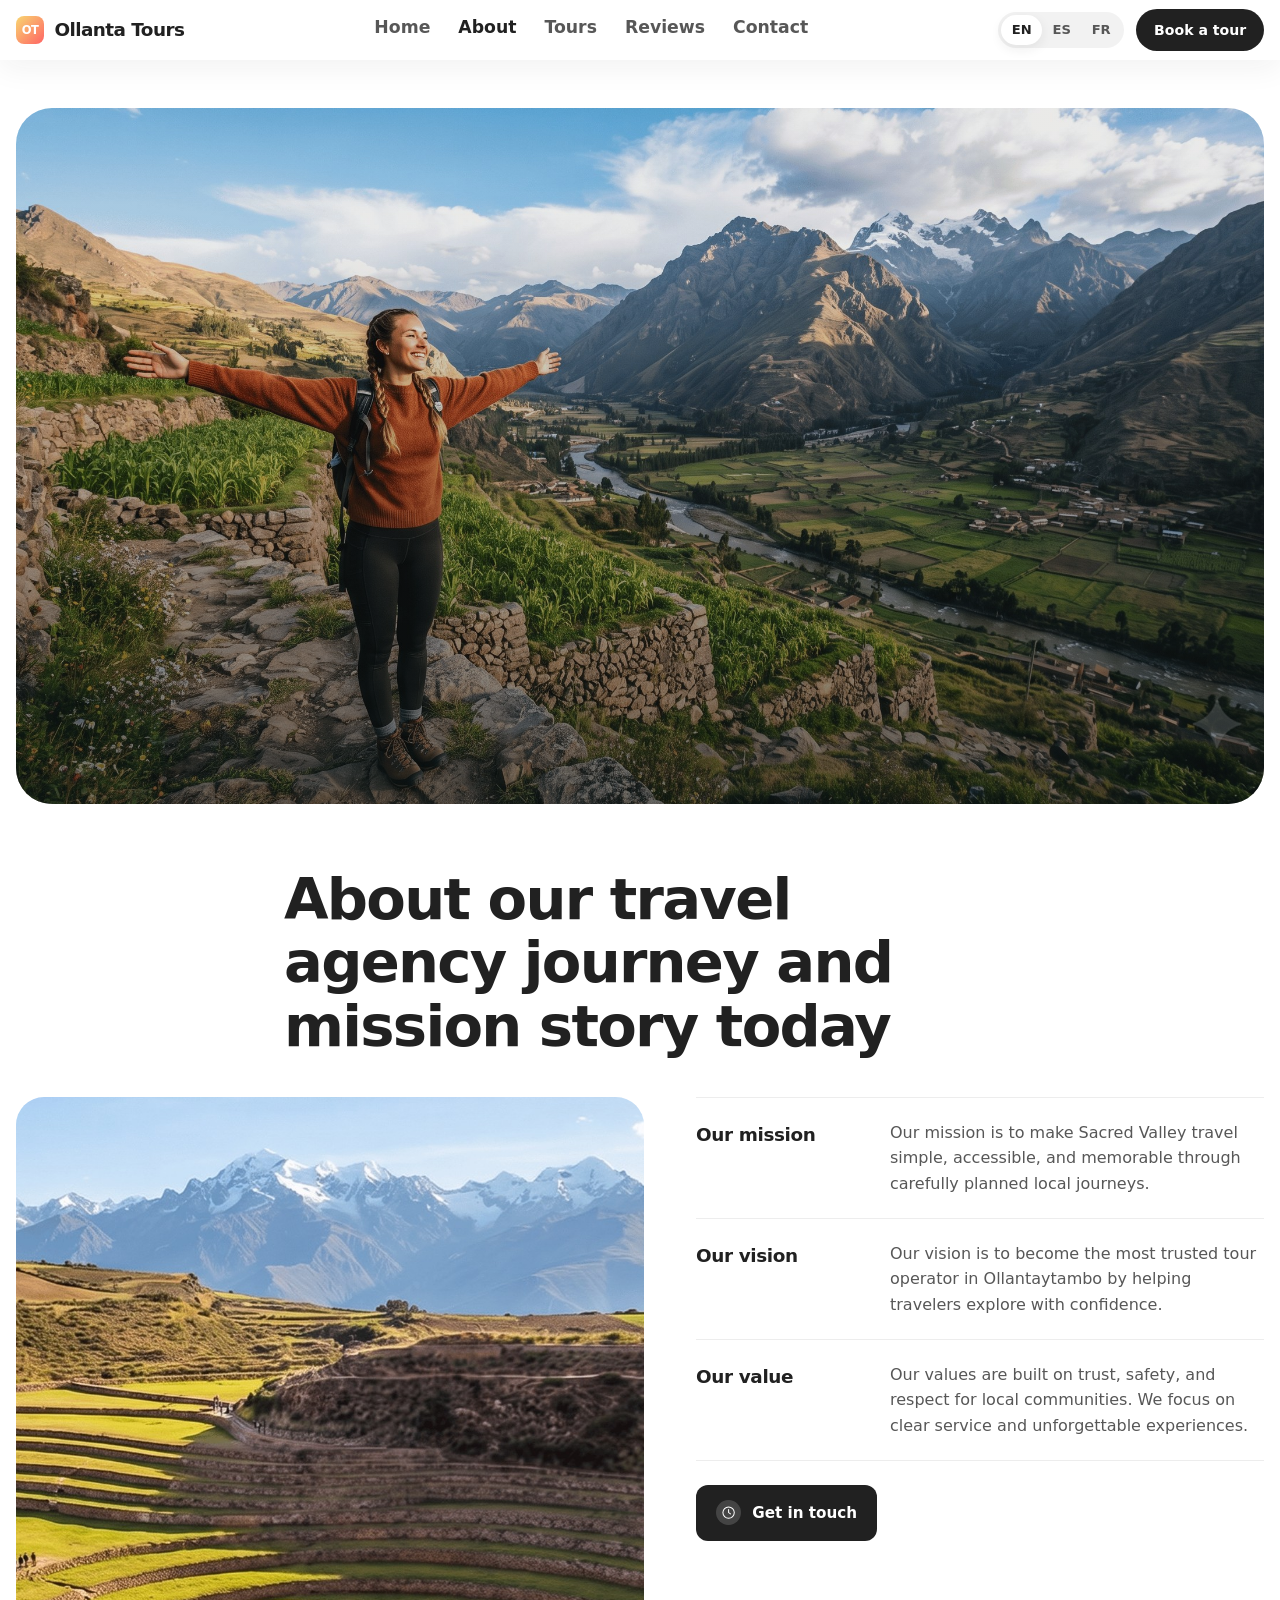
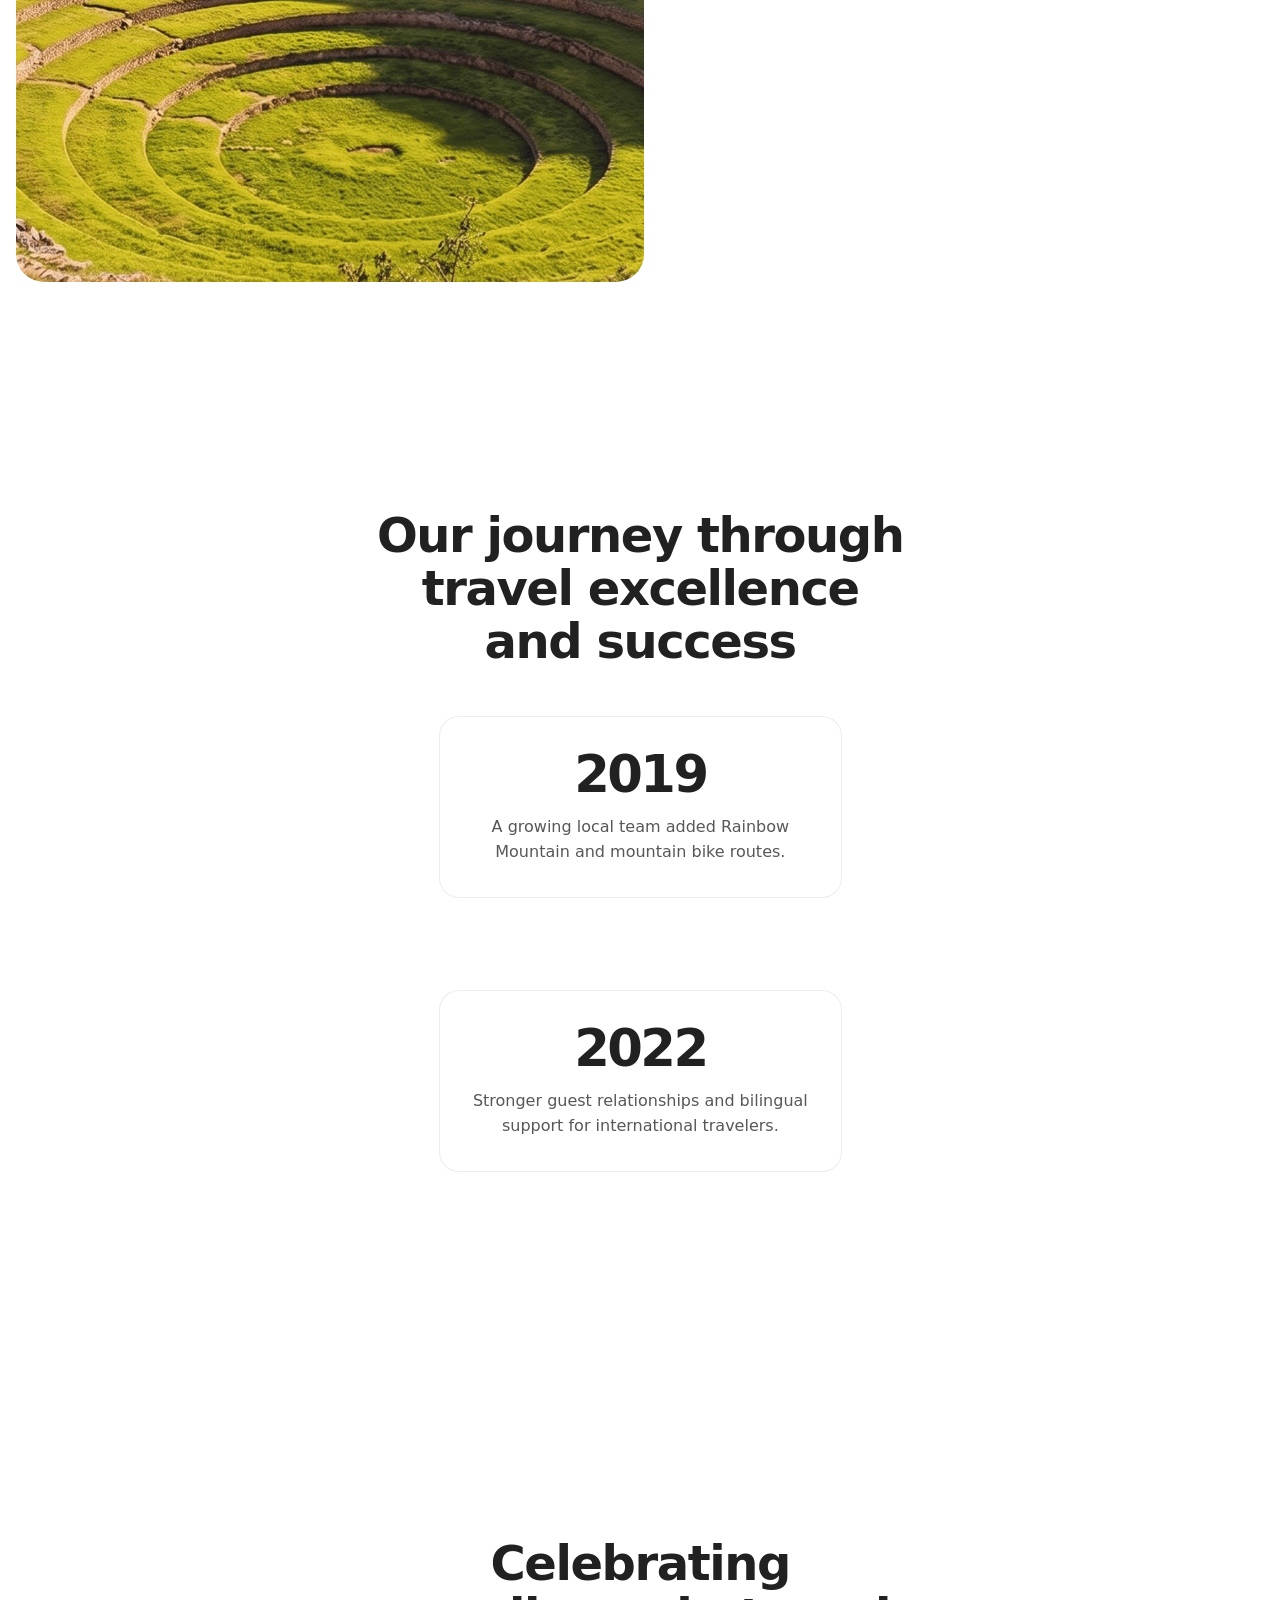
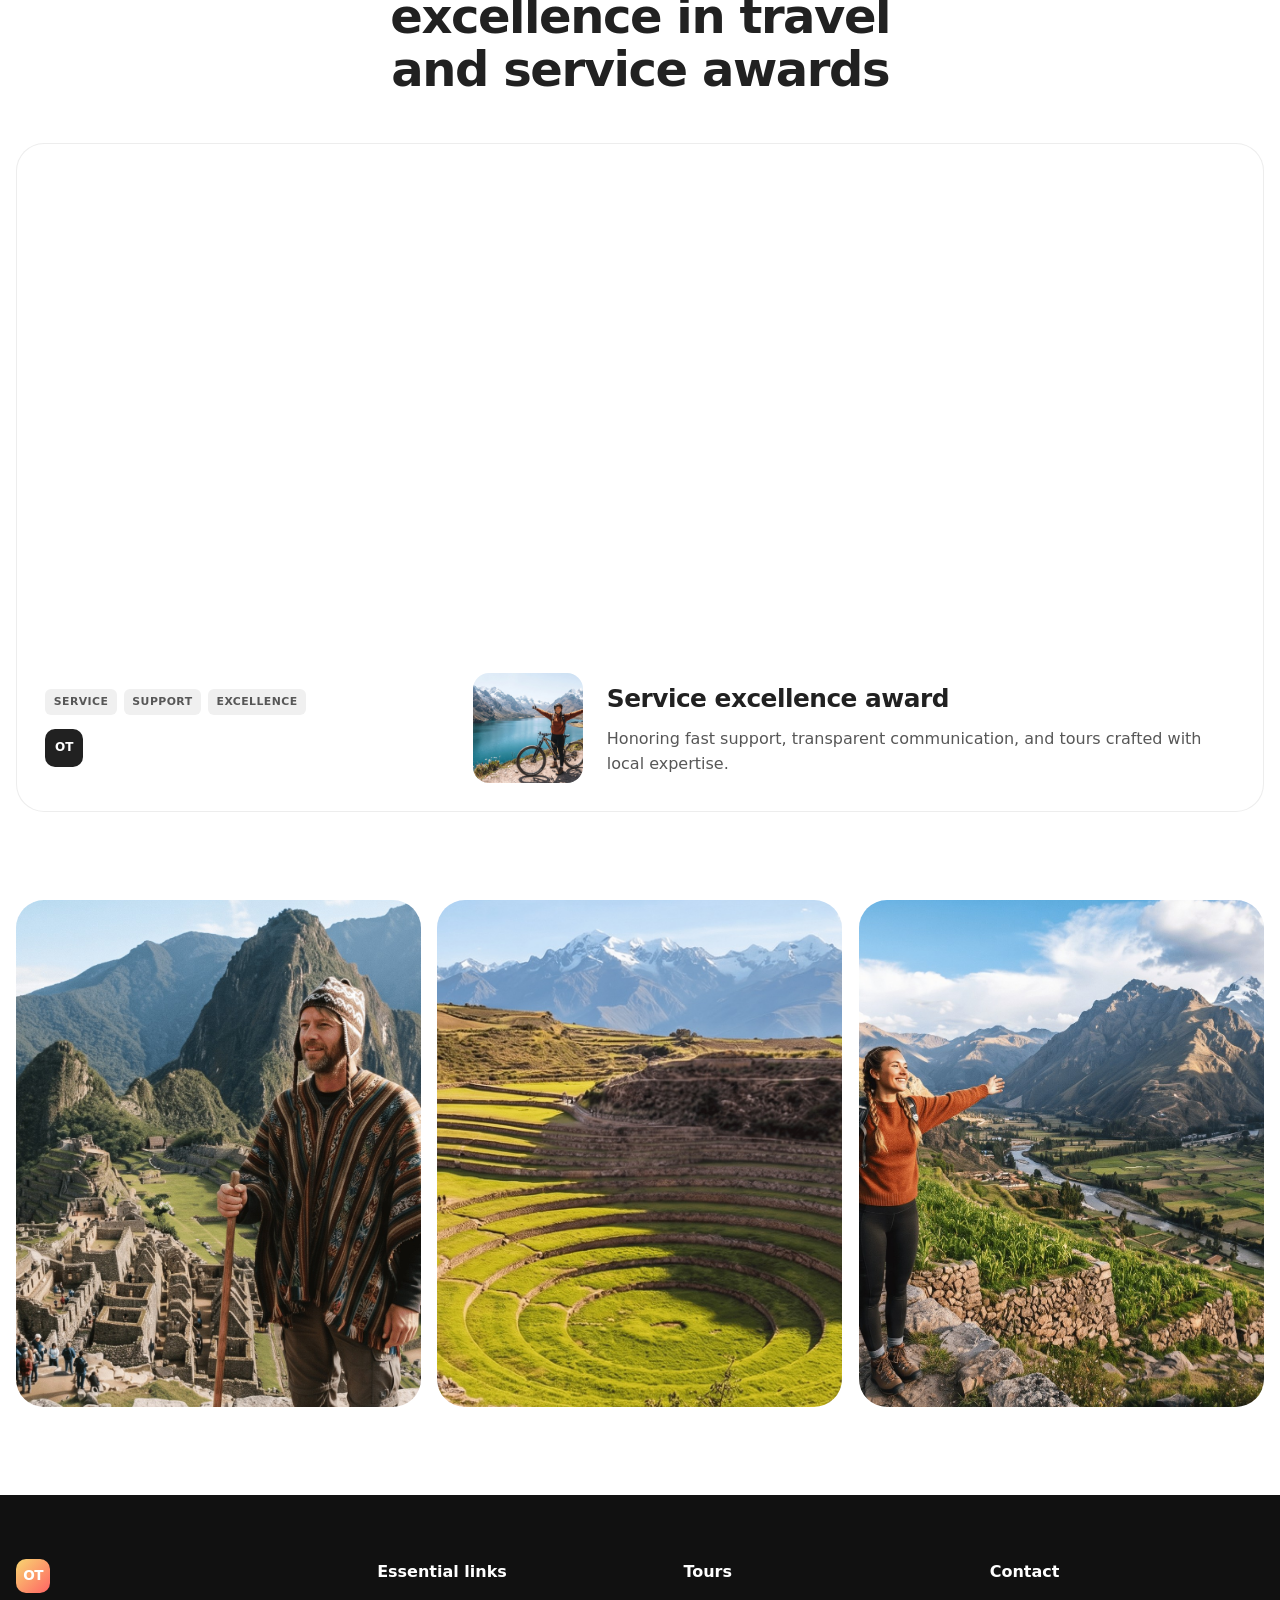
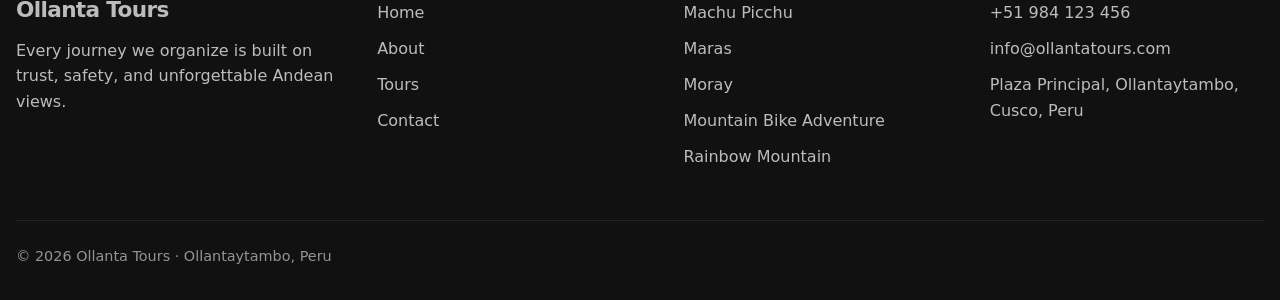
==== commit e01b2abe: "Add Traveli-style About layout and scroll motion. Rebuild the About page sections and wire reveal, s" ====
--- a/about.html
+++ b/about.html
@@ -3,26 +3,422 @@
   <head>
     <meta charset="UTF-8" />
     <meta name="viewport" content="width=device-width, initial-scale=1.0" />
-    <meta name="description" data-i18n-content="meta.about.description" content="Learn about Ollanta Tours, a trusted local tour agency serving Sacred Valley travelers from Ollantaytambo since 2016." />
+    <meta
+      name="description"
+      data-i18n-content="meta.about.description"
+      content="Learn about Ollanta Tours, a trusted local tour agency serving Sacred Valley travelers from Ollantaytambo since 2016."
+    />
     <title data-i18n="meta.about.title">About — Ollanta Tours</title>
     <link rel="stylesheet" href="styles.css" />
   </head>
-  <body>
+  <body data-page="about">
     <header class="site-header scrolled">
       <div class="container header-inner">
-        <a class="logo" href="index.html"><span class="logo-mark">OT</span><span data-i18n="brand">Ollanta Tours</span></a>
-        <nav class="nav-desktop" aria-label="Main navigation" data-i18n-aria-label="a11y.mainNavigation"><a href="index.html" data-i18n="nav.home">Home</a><a href="about.html" class="active" data-i18n="nav.about">About</a><a href="destinations.html" data-i18n="nav.destinations">Tours</a><a href="testimonials.html" data-i18n="nav.testimonials">Reviews</a><a href="contact.html" data-i18n="nav.contact">Contact</a></nav>
-        <div class="header-actions"><div class="lang-switch" aria-label="Language" data-i18n-aria-label="a11y.language"><button type="button" data-lang="en">EN</button><button type="button" data-lang="es">ES</button><button type="button" data-lang="fr">FR</button></div><a class="btn btn-primary btn-pill" href="contact.html#booking" data-i18n="nav.book">Book a tour</a><button class="nav-toggle" type="button" aria-label="Menu" data-i18n-aria-label="a11y.menu">☰</button></div>
+        <a class="logo" href="index.html">
+          <span class="logo-mark">OT</span>
+          <span data-i18n="brand">Ollanta Tours</span>
+        </a>
+        <nav
+          class="nav-desktop"
+          aria-label="Main navigation"
+          data-i18n-aria-label="a11y.mainNavigation"
+        >
+          <a href="index.html" data-i18n="nav.home">Home</a>
+          <a href="about.html" class="active" data-i18n="nav.about">About</a>
+          <a href="destinations.html" data-i18n="nav.destinations">Tours</a>
+          <a href="testimonials.html" data-i18n="nav.testimonials">Reviews</a>
+          <a href="contact.html" data-i18n="nav.contact">Contact</a>
+        </nav>
+        <div class="header-actions">
+          <div
+            class="lang-switch"
+            aria-label="Language"
+            data-i18n-aria-label="a11y.language"
+          >
+            <button type="button" data-lang="en">EN</button>
+            <button type="button" data-lang="es">ES</button>
+            <button type="button" data-lang="fr">FR</button>
+          </div>
+          <a class="btn btn-primary btn-pill" href="booking.html" data-i18n="nav.book">
+            Book a tour
+          </a>
+          <button
+            class="nav-toggle"
+            type="button"
+            aria-label="Menu"
+            data-i18n-aria-label="a11y.menu"
+          >
+            ☰
+          </button>
+        </div>
       </div>
-      <nav class="nav-mobile" aria-label="Mobile navigation" data-i18n-aria-label="a11y.mobileNavigation"><a href="index.html" data-i18n="nav.home">Home</a><a href="about.html" data-i18n="nav.about">About</a><a href="destinations.html" data-i18n="nav.destinations">Tours</a><a href="testimonials.html" data-i18n="nav.testimonials">Reviews</a><a href="contact.html" data-i18n="nav.contact">Contact</a></nav>
+      <nav
+        class="nav-mobile"
+        aria-label="Mobile navigation"
+        data-i18n-aria-label="a11y.mobileNavigation"
+      >
+        <a href="index.html" data-i18n="nav.home">Home</a>
+        <a href="about.html" data-i18n="nav.about">About</a>
+        <a href="destinations.html" data-i18n="nav.destinations">Tours</a>
+        <a href="testimonials.html" data-i18n="nav.testimonials">Reviews</a>
+        <a href="contact.html" data-i18n="nav.contact">Contact</a>
+      </nav>
     </header>
+
     <main>
-      <section class="page-hero"><div class="container"><h1 data-i18n="pages.aboutTitle">Trusted local tour agency in Ollantaytambo</h1><p data-i18n="pages.aboutLead">Serving travelers in the Sacred Valley since 2016 with authentic experiences and expert local guides.</p></div></section>
-      <section class="section section-soft"><div class="container card-grid card-grid-3"><article class="value-card"><h3 data-i18n="about.missionTitle">Mission</h3><p data-i18n="about.missionText">Connect travelers with authentic Sacred Valley experiences through local expertise.</p></article><article class="value-card"><h3 data-i18n="about.visionTitle">Vision</h3><p data-i18n="about.visionText">Become the most trusted tour operator based in Ollantaytambo.</p></article><article class="value-card"><h3 data-i18n="about.valuesTitle">Values</h3><p data-i18n="about.valuesText">Safety, transparency, respect for local communities, and unforgettable service.</p></article></div></section>
-      <section class="section"><div class="container story-grid"><div><h2 class="section-title" data-i18n="about.timelineTitle">Serving since 2016</h2><p class="story-quote" data-i18n="about.timelineLead">From a small local team to thousands of travelers, our focus remains the same: real experiences, real guides, real Ollantaytambo.</p></div><div class="card-grid card-grid-2"><article class="step-card"><div class="step-number">2016</div><p data-i18n="about.timeline2016">First Machu Picchu day tours launched.</p></article><article class="step-card"><div class="step-number">2019</div><p data-i18n="about.timeline2019">Rainbow Mountain and bike routes added.</p></article><article class="step-card"><div class="step-number">2022</div><p data-i18n="about.timeline2022">Bilingual support expanded for international guests.</p></article><article class="step-card"><div class="step-number">2026</div><p data-i18n="about.timeline2026">New custom itineraries and premium small-group tours.</p></article></div></div></section>
+      <section class="about-hero">
+        <div class="container">
+          <div class="about-hero-media about-fx about-fx-media" data-about-fx>
+            <img
+              src="assets/hero-main.png"
+              alt="Sacred Valley adventure in Ollantaytambo"
+              data-i18n-alt="images.hero"
+            />
+            <div class="about-hero-shade"></div>
+            <h1 data-i18n="about.heroTitle" data-about-words>
+              Trusted travel agency about us
+            </h1>
+          </div>
+        </div>
+      </section>
+
+      <section class="section about-intro">
+        <div class="container about-intro-grid">
+          <span
+            class="about-pill about-fx about-fx-pop"
+            data-about-fx
+            data-i18n="about.servingSince"
+          >
+            Serving since 2016
+          </span>
+          <h2
+            class="section-title about-fx about-fx-fade-up"
+            data-about-fx
+            data-i18n="about.storyTitle"
+          >
+            About our travel agency journey and mission story today
+          </h2>
+        </div>
+      </section>
+
+      <section class="section about-story">
+        <div class="container about-story-grid">
+          <div class="about-story-media about-fx about-fx-media" data-about-fx>
+            <img
+              src="assets/moray.jpg"
+              alt="Moray terraces"
+              data-i18n-alt="images.morayTerraces"
+            />
+          </div>
+          <div class="about-story-content">
+            <div
+              class="about-principle about-fx about-fx-slide-right"
+              data-about-fx
+              style="--about-delay: 0ms"
+            >
+              <h3 data-i18n="about.missionTitle">Our mission</h3>
+              <p data-i18n="about.missionText">
+                Connect travelers with authentic Sacred Valley experiences through local expertise.
+              </p>
+            </div>
+            <div
+              class="about-principle about-fx about-fx-slide-right"
+              data-about-fx
+              style="--about-delay: 90ms"
+            >
+              <h3 data-i18n="about.visionTitle">Our vision</h3>
+              <p data-i18n="about.visionText">
+                Become the most trusted tour operator based in Ollantaytambo.
+              </p>
+            </div>
+            <div
+              class="about-principle about-fx about-fx-slide-right"
+              data-about-fx
+              style="--about-delay: 180ms"
+            >
+              <h3 data-i18n="about.valuesTitle">Our value</h3>
+              <p data-i18n="about.valuesText">
+                Safety, transparency, respect for local communities, and unforgettable service.
+              </p>
+            </div>
+            <a
+              class="btn btn-primary about-cta about-fx about-fx-slide-left"
+              href="contact.html"
+              data-about-fx
+              style="--about-delay: 240ms"
+            >
+              <span class="about-cta-icon" aria-hidden="true">
+                <svg viewBox="0 0 24 24" fill="none">
+                  <circle cx="12" cy="12" r="9" stroke="currentColor" stroke-width="1.6" />
+                  <path d="M12 7v5l3 2" stroke="currentColor" stroke-width="1.6" stroke-linecap="round" />
+                </svg>
+              </span>
+              <span data-i18n="about.getInTouch">Get in touch</span>
+            </a>
+          </div>
+        </div>
+      </section>
+
+      <section class="section about-history">
+        <div class="container">
+          <div class="about-history-head">
+            <span
+              class="about-history-badge about-fx about-fx-pop"
+              data-about-fx
+              data-i18n="about.historyBadge"
+            >
+              Read our history
+            </span>
+            <h2
+              class="section-title about-fx about-fx-fade-up"
+              data-about-fx
+              data-i18n="about.historyTitle"
+            >
+              Our journey through travel excellence and success
+            </h2>
+          </div>
+          <div class="about-timeline">
+            <article
+              class="about-year-card about-year-card-1 about-fx about-fx-from-bottom"
+              data-about-fx
+              style="--about-delay: 40ms"
+            >
+              <strong>2016</strong>
+              <p data-i18n="about.timeline2016">First Machu Picchu day tours launched.</p>
+            </article>
+            <article
+              class="about-year-card about-year-card-2 about-fx about-fx-from-top"
+              data-about-fx
+              style="--about-delay: 120ms"
+            >
+              <strong>2019</strong>
+              <p data-i18n="about.timeline2019">Rainbow Mountain and bike routes added.</p>
+            </article>
+            <article
+              class="about-year-card about-year-card-3 about-fx about-fx-from-bottom"
+              data-about-fx
+              style="--about-delay: 200ms"
+            >
+              <strong>2022</strong>
+              <p data-i18n="about.timeline2022">Bilingual support expanded for international guests.</p>
+            </article>
+            <article
+              class="about-year-card about-year-card-4 about-fx about-fx-from-top"
+              data-about-fx
+              style="--about-delay: 280ms"
+            >
+              <strong>2026</strong>
+              <p data-i18n="about.timeline2026">New custom itineraries and premium small-group tours.</p>
+            </article>
+          </div>
+        </div>
+      </section>
+
+      <section class="section about-awards">
+        <div class="container">
+          <div class="about-awards-head">
+            <span
+              class="about-history-badge about-fx about-fx-pop"
+              data-about-fx
+              data-i18n="about.awardsBadge"
+            >
+              Travel awards
+            </span>
+            <h2
+              class="section-title about-fx about-fx-fade-up"
+              data-about-fx
+              data-i18n="about.awardsTitle"
+            >
+              Celebrating excellence in travel and service awards
+            </h2>
+          </div>
+          <div class="about-awards-list">
+            <article
+              class="about-award-row about-fx about-fx-from-top"
+              data-about-fx
+              style="--about-delay: 0ms"
+            >
+              <div class="about-award-meta">
+                <div class="about-award-tags">
+                  <span>MACHU PICCHU</span>
+                  <span>SACRED VALLEY</span>
+                  <span>LOCAL</span>
+                </div>
+                <span class="about-award-mark" aria-hidden="true">OT</span>
+              </div>
+              <img
+                class="about-award-image"
+                src="assets/machu-picchu.jpg"
+                alt="Machu Picchu"
+              />
+              <div class="about-award-copy">
+                <h3 data-i18n="about.award1Title">Excellence travel award</h3>
+                <p data-i18n="about.award1Text">
+                  Recognition for carefully planned Sacred Valley journeys with clear service and local care.
+                </p>
+              </div>
+            </article>
+            <article
+              class="about-award-row about-fx about-fx-from-top"
+              data-about-fx
+              style="--about-delay: 80ms"
+            >
+              <div class="about-award-meta">
+                <div class="about-award-tags">
+                  <span>GUIDES</span>
+                  <span>TRUST</span>
+                  <span>SAFETY</span>
+                </div>
+                <span class="about-award-mark" aria-hidden="true">OT</span>
+              </div>
+              <img
+                class="about-award-image"
+                src="assets/rainbow-mountain.png"
+                alt="Rainbow Mountain"
+              />
+              <div class="about-award-copy">
+                <h3 data-i18n="about.award2Title">Trusted travel service</h3>
+                <p data-i18n="about.award2Text">
+                  Built on reliable pickups, transparent pricing, and guides travelers can count on.
+                </p>
+              </div>
+            </article>
+            <article
+              class="about-award-row about-fx about-fx-from-top"
+              data-about-fx
+              style="--about-delay: 160ms"
+            >
+              <div class="about-award-meta">
+                <div class="about-award-tags">
+                  <span>GUESTS</span>
+                  <span>REVIEWS</span>
+                  <span>OLLANTAYTAMBO</span>
+                </div>
+                <span class="about-award-mark" aria-hidden="true">OT</span>
+              </div>
+              <img
+                class="about-award-image"
+                src="assets/maras.png"
+                alt="Maras"
+              />
+              <div class="about-award-copy">
+                <h3 data-i18n="about.award3Title">Customer choice award</h3>
+                <p data-i18n="about.award3Text">
+                  Chosen by travelers who value personal attention and unforgettable Andean experiences.
+                </p>
+              </div>
+            </article>
+            <article
+              class="about-award-row about-fx about-fx-from-top"
+              data-about-fx
+              style="--about-delay: 240ms"
+            >
+              <div class="about-award-meta">
+                <div class="about-award-tags">
+                  <span>SERVICE</span>
+                  <span>SUPPORT</span>
+                  <span>EXCELLENCE</span>
+                </div>
+                <span class="about-award-mark" aria-hidden="true">OT</span>
+              </div>
+              <img
+                class="about-award-image"
+                src="assets/mountain-bike.png"
+                alt="Mountain Bike Adventure"
+              />
+              <div class="about-award-copy">
+                <h3 data-i18n="about.award4Title">Service excellence award</h3>
+                <p data-i18n="about.award4Text">
+                  Honoring fast support, flexible planning, and tours crafted with local expertise.
+                </p>
+              </div>
+            </article>
+          </div>
+        </div>
+      </section>
+
+      <section class="section about-gallery">
+        <div class="container">
+          <div class="about-gallery-grid">
+            <div
+              class="about-gallery-frame about-fx about-fx-media"
+              data-about-fx
+              style="--about-delay: 0ms"
+            >
+              <img
+                src="assets/machu-picchu.jpg"
+                alt="Machu Picchu"
+                data-i18n-alt="images.sacredValley"
+              />
+            </div>
+            <div
+              class="about-gallery-frame about-fx about-fx-media"
+              data-about-fx
+              style="--about-delay: 100ms"
+            >
+              <img
+                src="assets/moray.jpg"
+                alt="Moray terraces"
+                data-i18n-alt="images.morayTerraces"
+              />
+            </div>
+            <div
+              class="about-gallery-frame about-fx about-fx-media"
+              data-about-fx
+              style="--about-delay: 200ms"
+            >
+              <img
+                src="assets/hero-main.png"
+                alt="Sacred Valley adventure in Ollantaytambo"
+                data-i18n-alt="images.hero"
+              />
+            </div>
+          </div>
+        </div>
+      </section>
     </main>
-    <footer class="site-footer"><div class="container footer-grid"><div><a class="logo" href="index.html"><span class="logo-mark">OT</span><span data-i18n="brand">Ollanta Tours</span></a><p data-i18n="footer.tagline">Every journey we organize is built on trust, safety, and unforgettable Andean views.</p></div><div><h4 data-i18n="footer.essential">Essential links</h4><a href="index.html" data-i18n="nav.home">Home</a><a href="about.html" data-i18n="nav.about">About</a><a href="destinations.html" data-i18n="nav.destinations">Tours</a><a href="contact.html" data-i18n="nav.contact">Contact</a></div><div><h4 data-i18n="footer.destinations">Tours</h4><a href="destination-machu-picchu.html">Machu Picchu</a><a href="destination-rainbow-mountain.html">Rainbow Mountain</a><a href="destination-mountain-bike.html">Mountain Bike</a><a href="destination-maras.html">Maras</a></div><div><h4 data-i18n="nav.contact">Contact</h4><p>+51 984 123 456</p><p>info@ollantatours.com</p><p data-i18n="pages.address">Plaza Principal, Ollantaytambo, Cusco, Peru</p></div></div><div class="container footer-bottom"><span data-i18n="footer.rights">© 2026 Ollanta Tours · Ollantaytambo, Peru</span></div></footer>
+
+    <footer class="site-footer">
+      <div class="container footer-grid">
+        <div>
+          <a class="logo" href="index.html">
+            <span class="logo-mark">OT</span>
+            <span data-i18n="brand">Ollanta Tours</span>
+          </a>
+          <p data-i18n="footer.tagline">
+            Every journey we organize is built on trust, safety, and unforgettable Andean views.
+          </p>
+        </div>
+        <div>
+          <h4 data-i18n="footer.essential">Essential links</h4>
+          <a href="index.html" data-i18n="nav.home">Home</a>
+          <a href="about.html" data-i18n="nav.about">About</a>
+          <a href="destinations.html" data-i18n="nav.destinations">Tours</a>
+          <a href="contact.html" data-i18n="nav.contact">Contact</a>
+        </div>
+        <div>
+          <h4 data-i18n="footer.destinations">Tours</h4>
+          <a href="destination-machu-picchu.html">Machu Picchu</a>
+          <a href="destination-rainbow-mountain.html">Rainbow Mountain</a>
+          <a href="destination-mountain-bike.html">Mountain Bike</a>
+          <a href="destination-maras.html">Maras</a>
+        </div>
+        <div>
+          <h4 data-i18n="nav.contact">Contact</h4>
+          <p>+51 984 123 456</p>
+          <p>info@ollantatours.com</p>
+          <p data-i18n="pages.address">
+            Plaza Principal, Ollantaytambo, Cusco, Peru
+          </p>
+        </div>
+      </div>
+      <div class="container footer-bottom">
+        <span data-i18n="footer.rights">© 2026 Ollanta Tours · Ollantaytambo, Peru</span>
+      </div>
+    </footer>
+
     <script src="phone-countries.js"></script>
     <script src="script.js"></script>
+    <script src="effects.js"></script>
   </body>
 </html>
--- a/styles.css
+++ b/styles.css
@@ -1694,6 +1694,510 @@
   font-size: 1.05rem;
 }
 
+/* About page — template layout */
+.about-hero {
+  padding: calc(var(--header-h) + 1.5rem) 0 0;
+}
+
+.about-hero-media {
+  position: relative;
+  overflow: hidden;
+  min-height: clamp(280px, 48vw, 520px);
+  border-radius: clamp(22px, 3vw, 36px);
+}
+
+.about-hero-media img {
+  width: 100%;
+  height: 100%;
+  min-height: clamp(280px, 48vw, 520px);
+  object-fit: cover;
+  object-position: center;
+  transform: scale(1.12);
+  transition: transform 1.2s cubic-bezier(0.22, 1, 0.36, 1);
+}
+
+.about-hero-media.is-visible img {
+  transform: scale(1);
+}
+
+.about-hero-shade {
+  position: absolute;
+  inset: 0;
+  background:
+    linear-gradient(180deg, rgba(8, 18, 18, 0.08) 20%, rgba(8, 18, 18, 0.55) 100%);
+}
+
+.about-hero-media h1 {
+  position: absolute;
+  inset: 0;
+  z-index: 1;
+  display: flex;
+  flex-wrap: wrap;
+  justify-content: center;
+  align-content: center;
+  align-items: center;
+  gap: 0.12em 0.28em;
+  margin: 0;
+  padding: 1.5rem;
+  color: var(--white);
+  text-align: center;
+  font-size: clamp(2.2rem, 5.5vw, 4.4rem);
+  line-height: 1.05;
+  letter-spacing: -0.04em;
+  text-wrap: balance;
+}
+
+.about-word {
+  display: inline-block;
+  opacity: 0;
+  transform: translate3d(0, 12px, 0);
+  transition:
+    opacity 0.55s cubic-bezier(0.22, 1, 0.36, 1),
+    transform 0.55s cubic-bezier(0.22, 1, 0.36, 1);
+  transition-delay: calc(var(--word-i, 0) * 55ms + 140ms);
+}
+
+.about-fx.is-visible .about-word {
+  opacity: 1;
+  transform: none;
+}
+
+.about-intro {
+  padding-top: clamp(2.5rem, 5vw, 4rem);
+  padding-bottom: clamp(1.5rem, 3vw, 2.5rem);
+}
+
+.about-intro-grid {
+  display: grid;
+  grid-template-columns: minmax(140px, 220px) minmax(0, 1fr);
+  gap: clamp(1.25rem, 4vw, 3rem);
+  align-items: start;
+}
+
+.about-pill {
+  display: inline-flex;
+  align-items: center;
+  justify-content: center;
+  width: fit-content;
+  min-height: 2.4rem;
+  padding: 0.45rem 0.95rem;
+  border-radius: 12px;
+  background: #efefef;
+  color: var(--text);
+  font-size: 0.9rem;
+  font-weight: 600;
+}
+
+.about-intro .section-title {
+  max-width: 18ch;
+  font-size: clamp(2.2rem, 4.5vw, 3.6rem);
+}
+
+.about-story {
+  padding-top: 0;
+}
+
+.about-story-grid {
+  display: grid;
+  grid-template-columns: 1.05fr 0.95fr;
+  gap: clamp(1.5rem, 4vw, 3.5rem);
+  align-items: start;
+}
+
+.about-story-media {
+  overflow: hidden;
+  border-radius: clamp(20px, 2.5vw, 28px);
+}
+
+.about-story-media img {
+  width: 100%;
+  aspect-ratio: 4 / 5;
+  object-fit: cover;
+  transform: scale(1.1);
+  transition: transform 1.15s cubic-bezier(0.22, 1, 0.36, 1);
+}
+
+.about-story-media.is-visible img {
+  transform: scale(1);
+}
+
+.about-principle {
+  display: grid;
+  grid-template-columns: minmax(120px, 170px) minmax(0, 1fr);
+  gap: 1rem 1.5rem;
+  padding: 1.35rem 0;
+  border-top: 1px solid var(--border);
+}
+
+.about-principle:last-of-type {
+  border-bottom: 1px solid var(--border);
+  margin-bottom: 1.5rem;
+}
+
+.about-principle h3 {
+  margin: 0;
+  font-size: 1.15rem;
+  letter-spacing: -0.02em;
+}
+
+.about-principle p {
+  margin: 0;
+  color: var(--text-soft);
+}
+
+.about-cta {
+  display: inline-flex;
+  align-items: center;
+  gap: 0.7rem;
+  width: fit-content;
+  padding-inline: 1.2rem;
+}
+
+.about-cta-icon {
+  display: inline-grid;
+  width: 1.55rem;
+  height: 1.55rem;
+  place-items: center;
+  border-radius: 50%;
+  background: rgba(255, 255, 255, 0.16);
+}
+
+.about-cta-icon svg {
+  width: 0.95rem;
+  height: 0.95rem;
+}
+
+.about-history-head,
+.about-awards-head {
+  display: grid;
+  justify-items: center;
+  gap: 1rem;
+  margin-bottom: clamp(2rem, 4vw, 3rem);
+  text-align: center;
+}
+
+.about-history-head .section-title,
+.about-awards-head .section-title {
+  max-width: 16ch;
+  text-wrap: balance;
+}
+
+.about-history-badge {
+  display: inline-flex;
+  padding: 0.4rem 0.85rem;
+  border: 1px solid var(--border);
+  border-radius: var(--radius-pill);
+  background: var(--white);
+  box-shadow: 0 10px 24px rgba(33, 33, 33, 0.08);
+  color: var(--text-soft);
+  font-size: 0.8rem;
+  font-weight: 600;
+  transform: rotate(-6deg);
+}
+
+.about-timeline {
+  display: grid;
+  grid-template-columns: repeat(3, minmax(0, 1fr));
+  gap: 1.25rem;
+  align-items: start;
+}
+
+.about-year-card {
+  padding: clamp(1.4rem, 3vw, 2rem);
+  border: 1px solid var(--border);
+  border-radius: var(--radius-md);
+  background: var(--white);
+  text-align: center;
+}
+
+.about-year-card strong {
+  display: block;
+  margin-bottom: 0.85rem;
+  font-size: clamp(2.4rem, 4vw, 3.4rem);
+  line-height: 1;
+  letter-spacing: -0.05em;
+}
+
+.about-year-card p {
+  margin: 0;
+  color: var(--text-soft);
+}
+
+.about-year-card-1 {
+  margin-top: 4.5rem;
+}
+
+.about-year-card-2 {
+  margin-top: 0;
+}
+
+.about-year-card-3 {
+  grid-column: 2;
+  margin-top: 0;
+}
+
+.about-year-card-4 {
+  grid-column: 3;
+  margin-top: 7rem;
+}
+
+.about-awards-list {
+  overflow: hidden;
+  border: 1px solid var(--border);
+  border-radius: var(--radius-lg);
+  background: var(--white);
+}
+
+.about-award-row {
+  display: grid;
+  grid-template-columns: minmax(180px, 0.9fr) 110px minmax(0, 1.4fr);
+  gap: 1.25rem 1.5rem;
+  align-items: center;
+  padding: clamp(1.25rem, 3vw, 1.75rem);
+  border-bottom: 1px solid var(--border);
+}
+
+.about-award-row:last-child {
+  border-bottom: 0;
+}
+
+.about-award-tags {
+  display: flex;
+  flex-wrap: wrap;
+  gap: 0.4rem;
+  margin-bottom: 0.85rem;
+}
+
+.about-award-tags span {
+  padding: 0.28rem 0.55rem;
+  border-radius: 6px;
+  background: #f0f0f0;
+  color: var(--text-soft);
+  font-size: 0.68rem;
+  font-weight: 700;
+  letter-spacing: 0.04em;
+}
+
+.about-award-mark {
+  display: inline-grid;
+  width: 2.4rem;
+  height: 2.4rem;
+  place-items: center;
+  border-radius: 10px;
+  background: var(--text);
+  color: var(--white);
+  font-size: 0.75rem;
+  font-weight: 800;
+}
+
+.about-award-image {
+  width: 110px;
+  height: 110px;
+  border-radius: 16px;
+  object-fit: cover;
+}
+
+.about-award-copy h3 {
+  margin: 0 0 0.45rem;
+  font-size: clamp(1.2rem, 2.4vw, 1.55rem);
+  letter-spacing: -0.02em;
+}
+
+.about-award-copy p {
+  margin: 0;
+  color: var(--text-soft);
+}
+
+.about-gallery {
+  padding-top: 0;
+}
+
+.about-gallery-grid {
+  display: grid;
+  grid-template-columns: repeat(3, minmax(0, 1fr));
+  gap: 1rem;
+}
+
+.about-gallery-frame {
+  overflow: hidden;
+  border-radius: clamp(18px, 2.5vw, 28px);
+}
+
+.about-gallery-grid img {
+  width: 100%;
+  aspect-ratio: 4 / 5;
+  object-fit: cover;
+  transform: scale(1.12);
+  transition: transform 1.15s cubic-bezier(0.22, 1, 0.36, 1) var(--about-delay, 0ms);
+}
+
+.about-gallery-frame.is-visible img {
+  transform: scale(1);
+}
+
+/* About scroll motion — Traveli-style reveals */
+.about-fx {
+  --about-delay: 0ms;
+  opacity: 0;
+  will-change: transform, opacity;
+  transition:
+    opacity 0.8s cubic-bezier(0.22, 1, 0.36, 1) var(--about-delay),
+    transform 0.8s cubic-bezier(0.22, 1, 0.36, 1) var(--about-delay);
+}
+
+.about-fx.is-visible {
+  opacity: 1;
+  transform: none;
+}
+
+.about-fx-fade-up {
+  transform: translate3d(0, 32px, 0);
+}
+
+.about-fx-slide-right {
+  transform: translate3d(min(220px, 28vw), 0, 0);
+}
+
+.about-fx-slide-left {
+  transform: translate3d(-40px, 0, 0);
+}
+
+.about-fx-from-bottom {
+  transform: translate3d(0, min(300px, 42vh), 0);
+}
+
+.about-fx-from-top {
+  transform: translate3d(0, calc(min(300px, 42vh) * -1), 0);
+}
+
+.about-fx-pop {
+  opacity: 1;
+  transform: scale(0);
+  transition: transform 0.6s cubic-bezier(0.34, 1.45, 0.64, 1) var(--about-delay);
+}
+
+.about-fx-pop.is-visible {
+  transform: scale(1);
+}
+
+.about-history-badge.about-fx-pop {
+  transform: rotate(-6deg) scale(0);
+}
+
+.about-history-badge.about-fx-pop.is-visible {
+  transform: rotate(-6deg) scale(1);
+}
+
+.about-fx-media {
+  opacity: 1;
+  transform: none;
+  transition: none;
+}
+
+.about-award-row.about-fx {
+  transition-duration: 0.7s;
+}
+
+@media (prefers-reduced-motion: reduce) {
+  .about-fx,
+  .about-fx-pop,
+  .about-word,
+  .about-hero-media img,
+  .about-story-media img,
+  .about-gallery-grid img {
+    opacity: 1 !important;
+    transform: none !important;
+    transition: none !important;
+  }
+}
+
+@media (max-width: 1100px) {
+  .about-timeline {
+    grid-template-columns: repeat(2, minmax(0, 1fr));
+  }
+
+  .about-year-card-1,
+  .about-year-card-2,
+  .about-year-card-3,
+  .about-year-card-4 {
+    grid-column: auto;
+    margin-top: 0;
+  }
+
+  .about-year-card-2,
+  .about-year-card-4 {
+    margin-top: 2rem;
+  }
+
+  .about-award-row {
+    grid-template-columns: 1fr 96px;
+  }
+
+  .about-award-copy {
+    grid-column: 1 / -1;
+  }
+}
+
+@media (max-width: 900px) {
+  .about-intro-grid,
+  .about-story-grid {
+    grid-template-columns: 1fr;
+  }
+
+  .about-intro .section-title {
+    max-width: none;
+  }
+
+  .about-story-media img {
+    aspect-ratio: 16 / 11;
+  }
+
+  .about-principle {
+    grid-template-columns: 1fr;
+    gap: 0.45rem;
+  }
+
+  .about-gallery-grid {
+    grid-template-columns: 1fr;
+  }
+
+  .about-gallery-grid img {
+    aspect-ratio: 16 / 11;
+  }
+
+  .about-fx-slide-right {
+    transform: translate3d(48px, 0, 0);
+  }
+
+  .about-fx-from-bottom {
+    transform: translate3d(0, 72px, 0);
+  }
+
+  .about-fx-from-top {
+    transform: translate3d(0, -72px, 0);
+  }
+}
+
+@media (max-width: 640px) {
+  .about-timeline {
+    grid-template-columns: 1fr;
+  }
+
+  .about-year-card-2,
+  .about-year-card-4 {
+    margin-top: 0;
+  }
+
+  .about-award-row {
+    grid-template-columns: 1fr;
+  }
+
+  .about-award-image {
+    width: 100%;
+    height: 180px;
+  }
+}
+
 .detail-layout {
   display: grid;
   grid-template-columns: 1.2fr 0.8fr;
@@ -1917,6 +2421,35 @@
   box-shadow: 0 0 0 3px rgba(255, 255, 255, 0.12);
 }
 
+.hero-booking .tour-multi-menu {
+  top: auto;
+  bottom: calc(48px + 0.45rem);
+  border-color: rgba(255, 255, 255, 0.2);
+  background: rgba(13, 24, 23, 0.96);
+  color: var(--white);
+  box-shadow: 0 -18px 48px rgba(0, 0, 0, 0.34);
+  backdrop-filter: blur(18px);
+}
+
+.hero-booking .tour-multi-options {
+  max-height: none;
+  overflow-y: visible;
+  padding: 0.55rem;
+}
+
+.hero-booking .tour-multi .tour-multi-option {
+  min-height: 44px;
+  color: var(--white);
+}
+
+.hero-booking .tour-multi .tour-multi-option:hover {
+  background: rgba(255, 255, 255, 0.1);
+}
+
+.hero-booking .tour-multi .tour-multi-option input {
+  accent-color: var(--white);
+}
+
 .hero-booking .tour-booking-row {
   grid-template-columns: 1fr;
   border-color: rgba(255, 255, 255, 0.18);
@@ -1935,6 +2468,201 @@
 
 .hero-booking .tour-multi-error {
   color: #ffd1d1;
+}
+
+.order-page-hero {
+  min-height: 330px;
+}
+
+.order-page-hero .container {
+  text-align: center;
+}
+
+.order-page-hero p {
+  margin-inline: auto;
+}
+
+.order-section {
+  padding-top: clamp(2rem, 4vw, 4rem);
+}
+
+.order-layout {
+  width: min(100%, 860px);
+  margin-inline: auto;
+}
+
+.order-panel {
+  position: relative;
+  top: auto;
+  padding: clamp(1.35rem, 4vw, 2.5rem);
+  background: var(--white);
+  box-shadow: 0 24px 70px rgba(33, 33, 33, 0.08);
+}
+
+.order-panel h2 {
+  margin: 0 0 1.25rem;
+}
+
+.order-panel .tour-multi {
+  margin-bottom: 0.5rem;
+}
+
+.order-panel .tour-booking-row {
+  align-items: start;
+}
+
+.tour-price-details {
+  grid-column: 1 / -1;
+  display: grid;
+  grid-template-columns: repeat(2, minmax(0, 1fr));
+  gap: 0.75rem;
+  padding-top: 0.85rem;
+  border-top: 1px solid var(--border);
+}
+
+.tour-price-details > span {
+  display: grid;
+  gap: 0.15rem;
+}
+
+.tour-price-details > span:last-child {
+  text-align: right;
+}
+
+.tour-price-details small,
+.order-summary-line small,
+.order-summary-heading small {
+  color: var(--text-soft);
+  font-size: 0.78rem;
+}
+
+.tour-price-details strong {
+  font-size: 1.05rem;
+}
+
+.order-price-summary {
+  display: grid;
+  gap: 1rem;
+  margin-top: 1.25rem;
+  padding: clamp(1rem, 3vw, 1.4rem);
+  border: 1px solid var(--border);
+  border-radius: 14px;
+  background: #f8faf9;
+}
+
+.order-price-summary[hidden] {
+  display: none;
+}
+
+.order-summary-heading {
+  display: flex;
+  align-items: baseline;
+  justify-content: space-between;
+  gap: 1rem;
+}
+
+.order-summary-heading h3 {
+  margin: 0;
+  font-size: 1.15rem;
+}
+
+.order-summary-lines {
+  display: grid;
+  gap: 0.75rem;
+}
+
+.order-summary-line {
+  display: flex;
+  align-items: center;
+  justify-content: space-between;
+  gap: 1rem;
+}
+
+.order-summary-line > span {
+  display: grid;
+  gap: 0.1rem;
+}
+
+.order-grand-total {
+  display: flex;
+  align-items: center;
+  justify-content: space-between;
+  gap: 1rem;
+  padding-top: 1rem;
+  border-top: 1px solid var(--border);
+  font-size: 1.05rem;
+  font-weight: 700;
+}
+
+.order-grand-total strong {
+  font-size: clamp(1.4rem, 4vw, 1.8rem);
+}
+
+.order-submit {
+  width: 100%;
+  margin-top: 1.25rem;
+}
+
+.order-modal-open {
+  overflow: hidden;
+}
+
+.order-modal-backdrop {
+  position: fixed;
+  z-index: 1000;
+  inset: 0;
+  display: grid;
+  place-items: center;
+  padding: 1.25rem;
+  background: rgba(8, 18, 18, 0.68);
+  backdrop-filter: blur(8px);
+}
+
+.order-modal {
+  width: min(100%, 500px);
+  padding: clamp(1.5rem, 4vw, 2.25rem);
+  border-radius: 20px;
+  background: var(--white);
+  color: var(--text);
+  box-shadow: 0 28px 80px rgba(0, 0, 0, 0.25);
+}
+
+.order-modal h2 {
+  margin: 0;
+  font-size: clamp(1.55rem, 4vw, 2rem);
+}
+
+.order-modal p {
+  margin: 0.75rem 0 0;
+  color: var(--text-soft);
+}
+
+.order-modal-actions {
+  display: flex;
+  justify-content: flex-end;
+  gap: 0.75rem;
+  margin-top: 1.75rem;
+}
+
+.order-modal-thanks {
+  text-align: center;
+}
+
+.order-modal-check {
+  display: inline-grid;
+  width: 3.5rem;
+  height: 3.5rem;
+  margin-bottom: 1rem;
+  place-items: center;
+  border-radius: 50%;
+  background: #dff5ea;
+  color: #16734f;
+  font-size: 1.8rem;
+  font-weight: 800;
+}
+
+.order-modal-thanks .btn {
+  margin-top: 1.5rem;
 }
 
 .phone-field-wrap {
@@ -2312,6 +3040,21 @@
     min-width: 100%;
   }
 
+  .order-modal-actions {
+    flex-direction: column-reverse;
+  }
+
+  .order-summary-heading {
+    align-items: flex-start;
+    flex-direction: column;
+    gap: 0.2rem;
+  }
+
+  .order-modal-actions .btn,
+  .order-modal-thanks .btn {
+    width: 100%;
+  }
+
   .feature-banner-content,
   .feature-banner {
     min-height: 0;
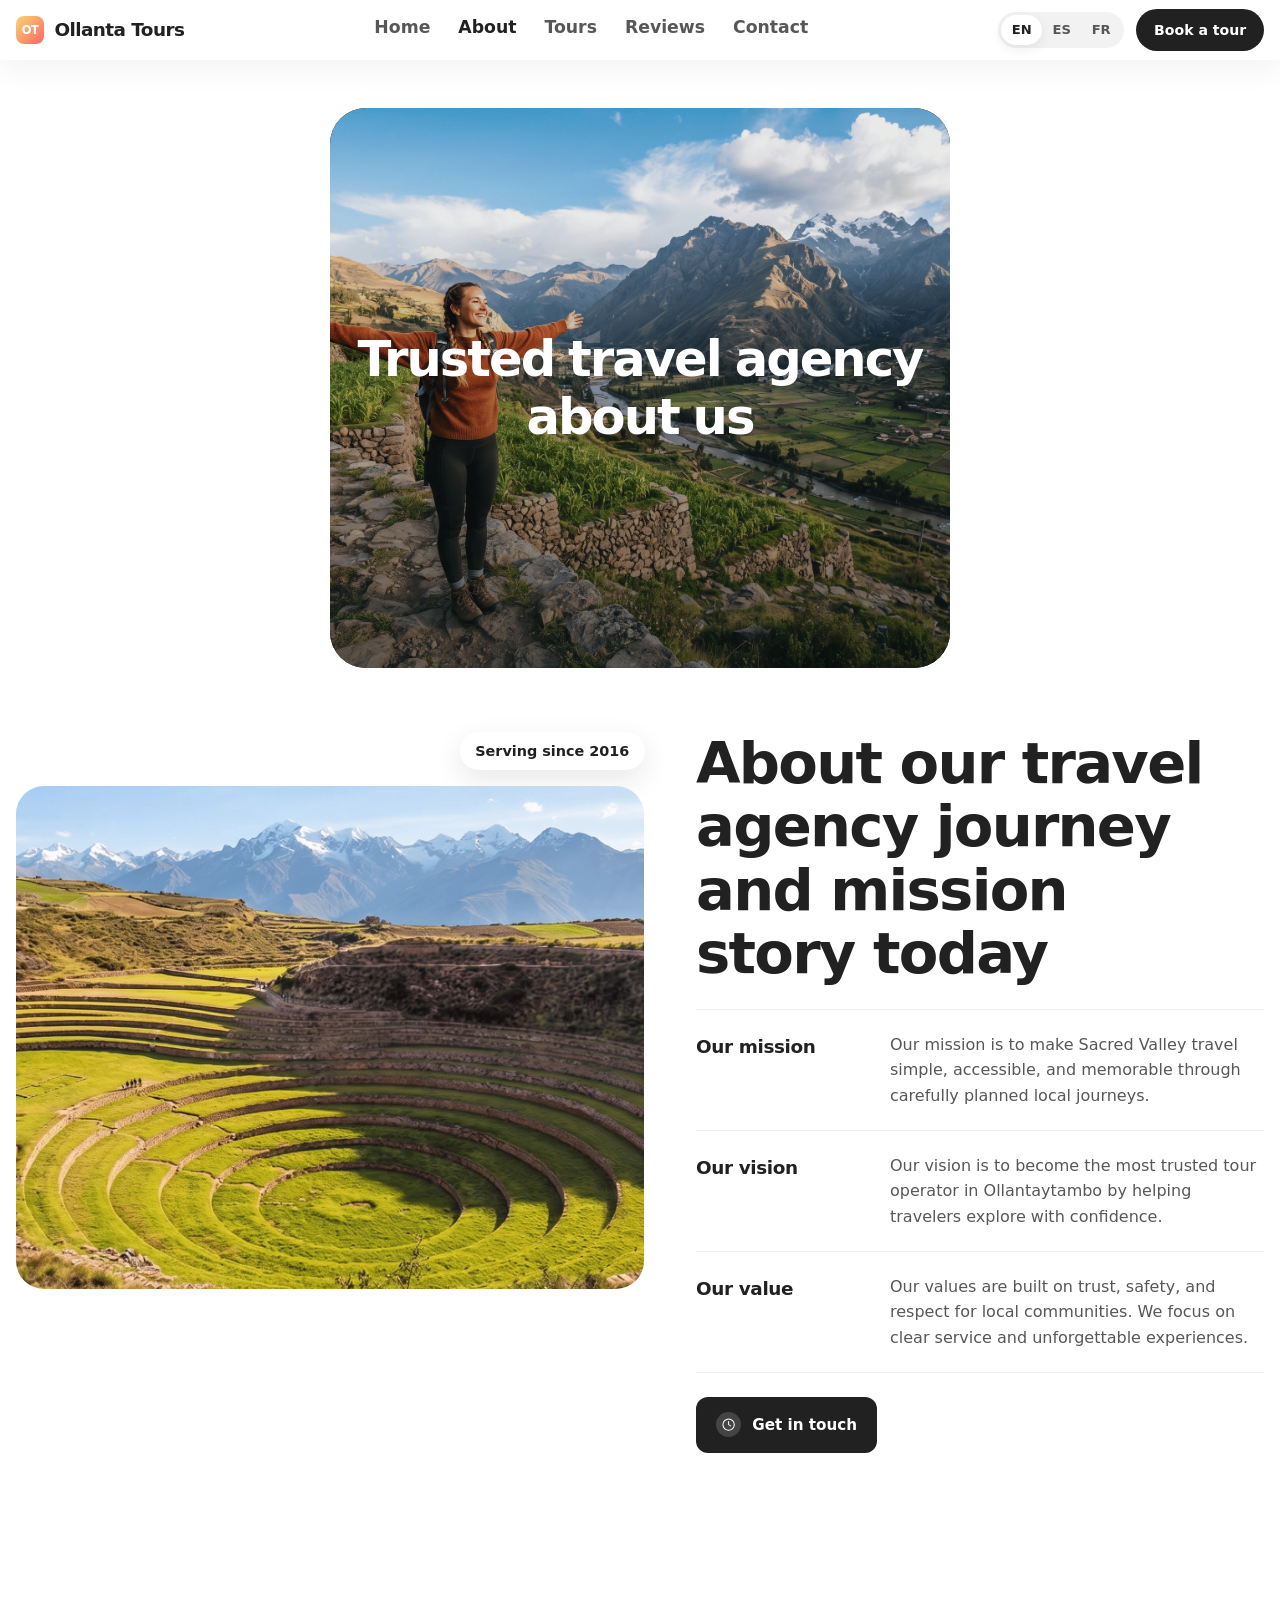
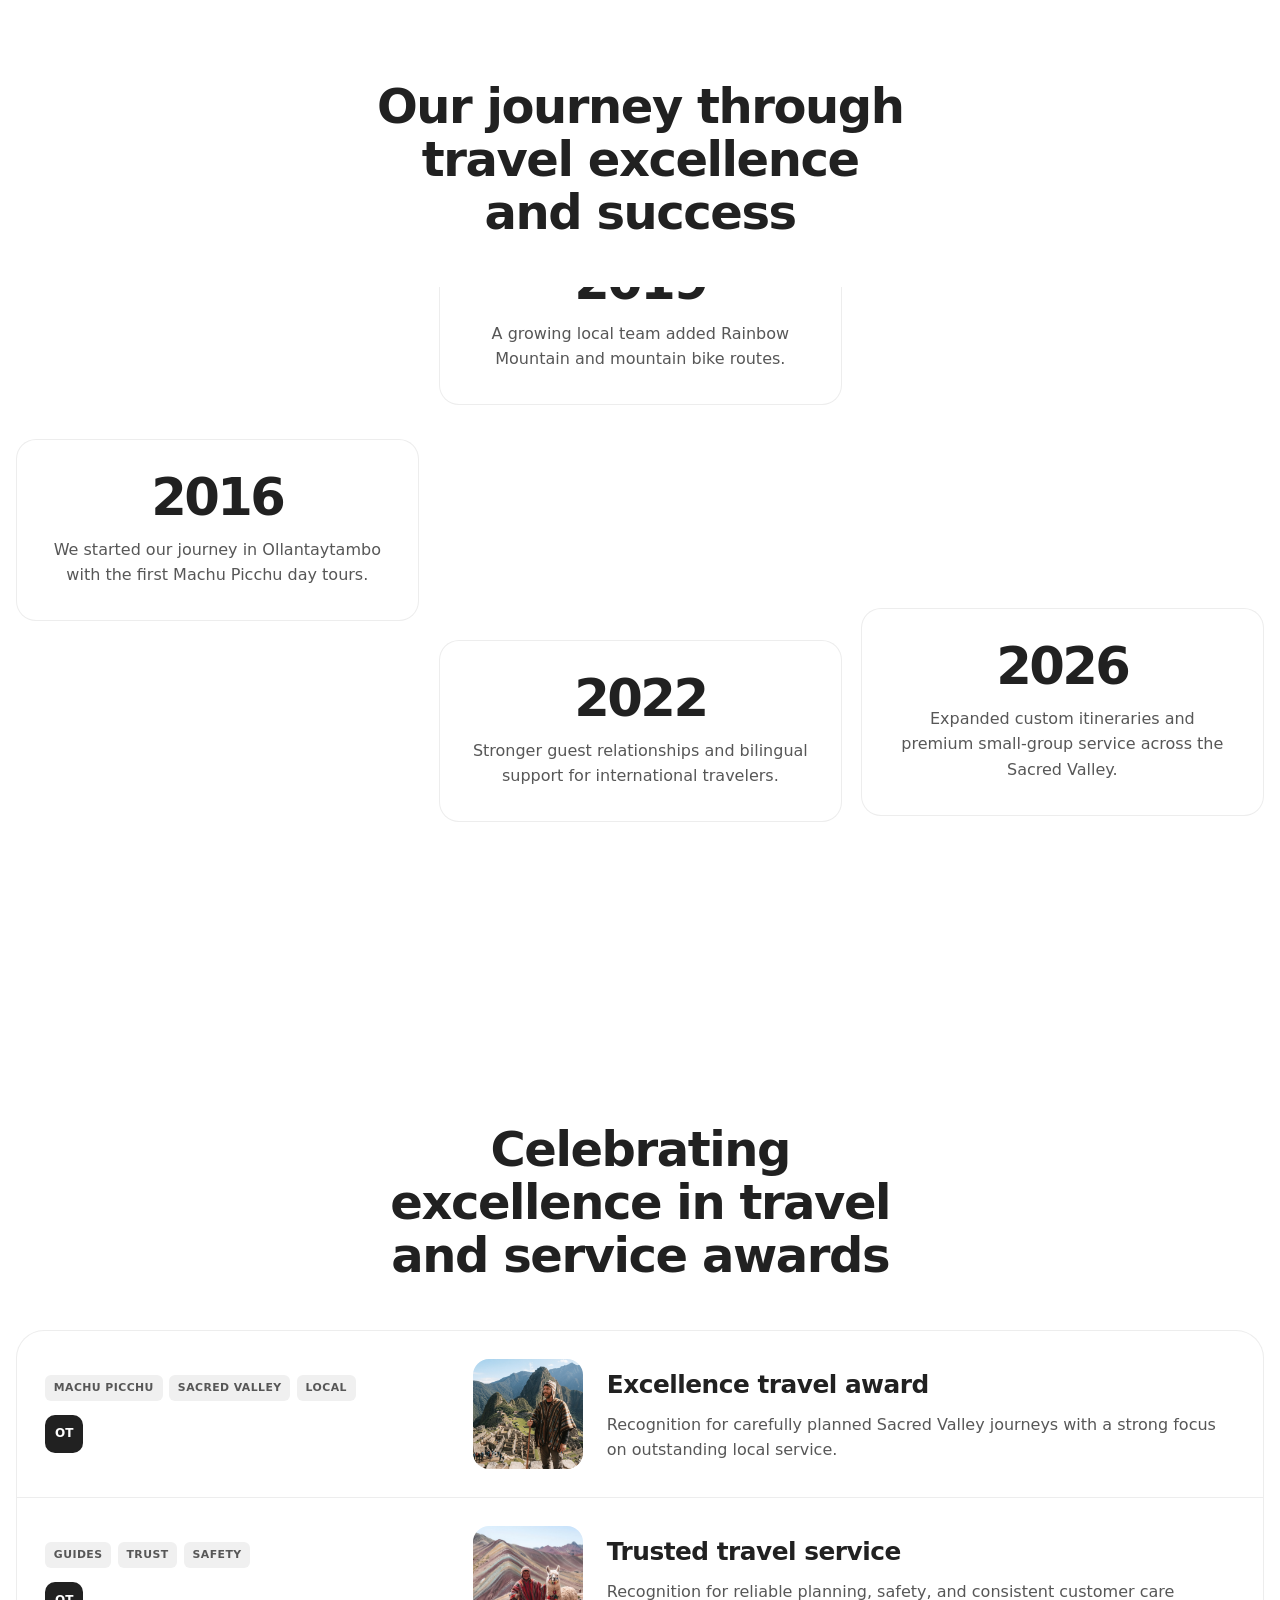
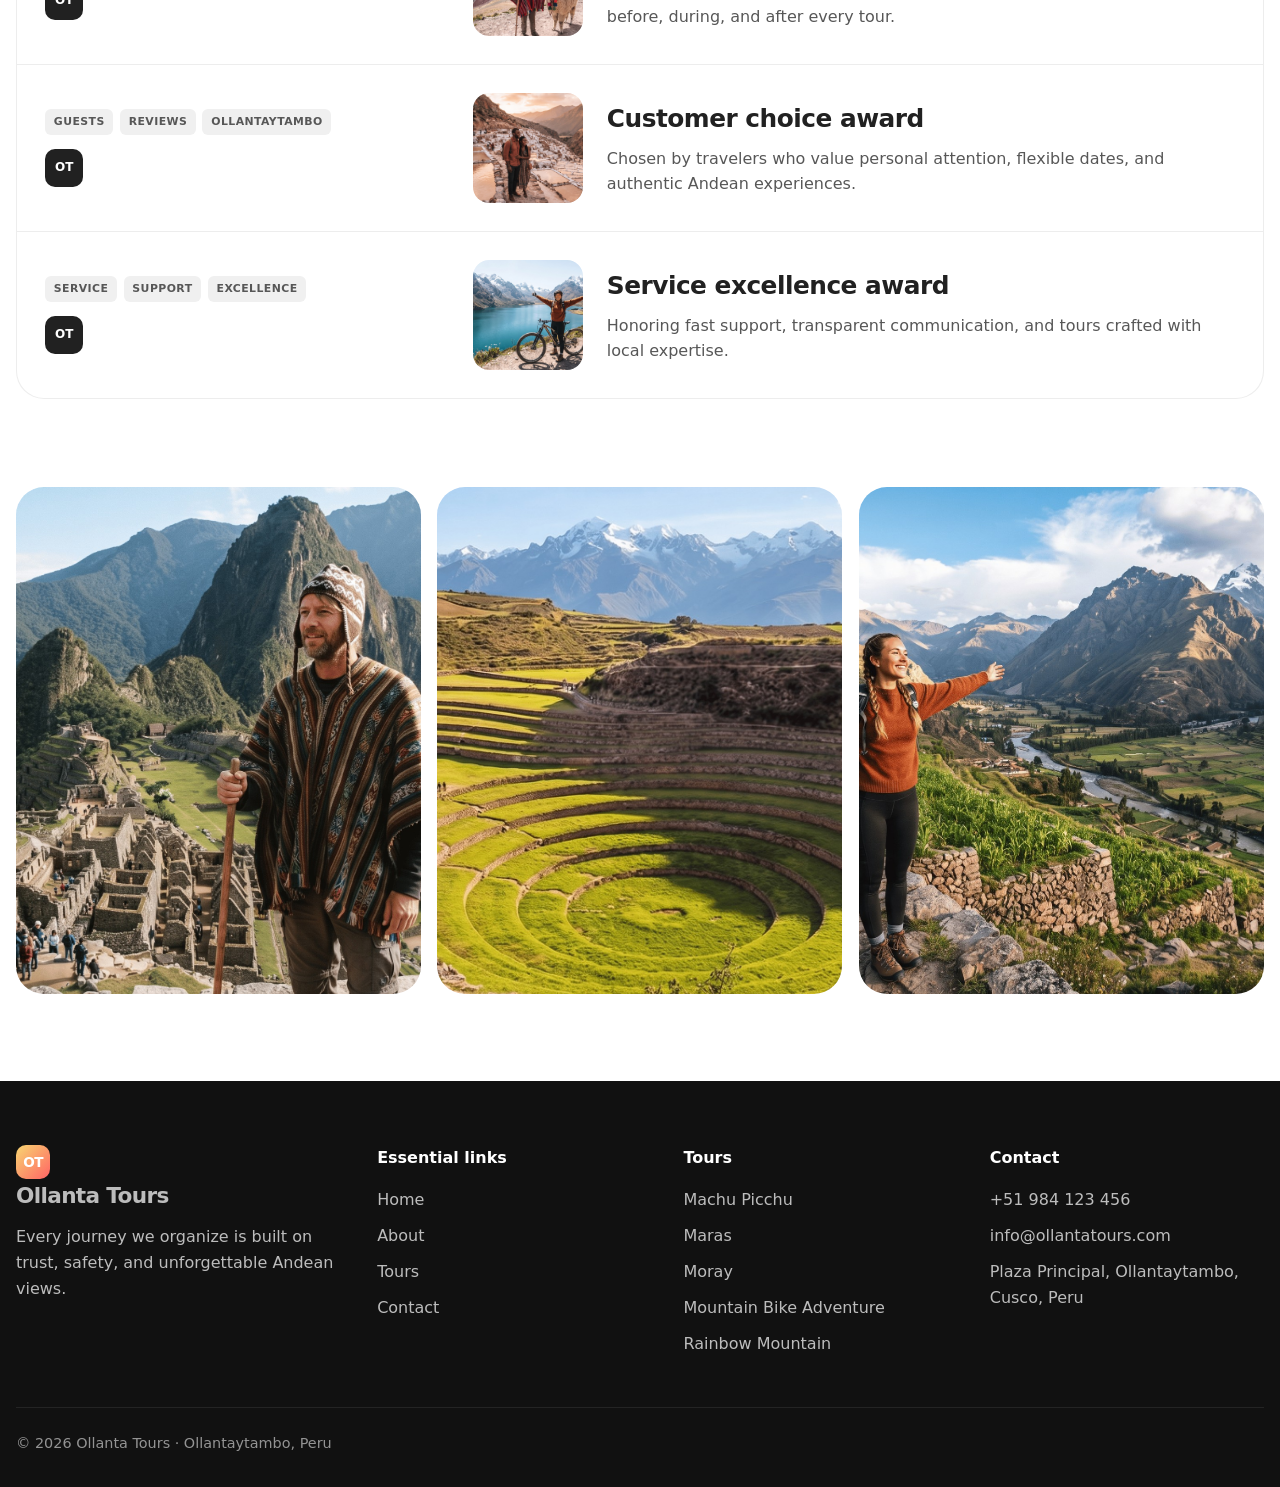
==== commit 54681df9: "Polish About hero layout and add water ripple. Narrow the hero, match the story layout to the templa" ====
--- a/about.html
+++ b/about.html
@@ -68,8 +68,14 @@
     <main>
       <section class="about-hero">
         <div class="container">
-          <div class="about-hero-media about-fx about-fx-media" data-about-fx>
+          <div
+            class="about-hero-media about-fx about-fx-media"
+            data-about-fx
+            data-hero-water
+          >
+            <canvas class="hero-water-canvas" aria-hidden="true"></canvas>
             <img
+              class="hero-water-source"
               src="assets/hero-main.png"
               alt="Sacred Valley adventure in Ollantaytambo"
               data-i18n-alt="images.hero"
@@ -82,35 +88,32 @@
         </div>
       </section>
 
-      <section class="section about-intro">
-        <div class="container about-intro-grid">
-          <span
-            class="about-pill about-fx about-fx-pop"
-            data-about-fx
-            data-i18n="about.servingSince"
-          >
-            Serving since 2016
-          </span>
-          <h2
-            class="section-title about-fx about-fx-fade-up"
-            data-about-fx
-            data-i18n="about.storyTitle"
-          >
-            About our travel agency journey and mission story today
-          </h2>
-        </div>
-      </section>
-
       <section class="section about-story">
         <div class="container about-story-grid">
-          <div class="about-story-media about-fx about-fx-media" data-about-fx>
-            <img
-              src="assets/moray.jpg"
-              alt="Moray terraces"
-              data-i18n-alt="images.morayTerraces"
-            />
+          <div class="about-story-visual">
+            <span
+              class="about-pill about-fx about-fx-pop"
+              data-about-fx
+              data-i18n="about.servingSince"
+            >
+              Serving since 2016
+            </span>
+            <div class="about-story-media about-fx about-fx-media" data-about-fx>
+              <img
+                src="assets/moray.jpg"
+                alt="Moray terraces"
+                data-i18n-alt="images.morayTerraces"
+              />
+            </div>
           </div>
           <div class="about-story-content">
+            <h2
+              class="section-title about-story-title about-fx about-fx-fade-up"
+              data-about-fx
+              data-i18n="about.storyTitle"
+            >
+              About our travel agency journey and mission story today
+            </h2>
             <div
               class="about-principle about-fx about-fx-slide-right"
               data-about-fx
--- a/styles.css
+++ b/styles.css
@@ -1702,27 +1702,45 @@
 .about-hero-media {
   position: relative;
   overflow: hidden;
-  min-height: clamp(280px, 48vw, 520px);
+  width: min(100%, 50%);
+  max-width: 620px;
+  margin-inline: auto;
+  min-height: clamp(320px, 58vw, 560px);
   border-radius: clamp(22px, 3vw, 36px);
-}
-
-.about-hero-media img {
+  background: #111;
+  cursor: crosshair;
+}
+
+.about-hero-media > .hero-water-canvas {
+  position: absolute;
+  inset: 0;
   width: 100%;
   height: 100%;
-  min-height: clamp(280px, 48vw, 520px);
+  z-index: 0;
+}
+
+.about-hero-media > .hero-water-source {
+  display: none;
+}
+
+.about-hero-media.is-static > .hero-water-canvas {
+  display: none;
+}
+
+.about-hero-media.is-static > .hero-water-source {
+  display: block;
+  width: 100%;
+  height: 100%;
+  min-height: clamp(320px, 58vw, 560px);
   object-fit: cover;
   object-position: center;
-  transform: scale(1.12);
-  transition: transform 1.2s cubic-bezier(0.22, 1, 0.36, 1);
-}
-
-.about-hero-media.is-visible img {
-  transform: scale(1);
 }
 
 .about-hero-shade {
   position: absolute;
   inset: 0;
+  z-index: 1;
+  pointer-events: none;
   background:
     linear-gradient(180deg, rgba(8, 18, 18, 0.08) 20%, rgba(8, 18, 18, 0.55) 100%);
 }
@@ -1730,7 +1748,7 @@
 .about-hero-media h1 {
   position: absolute;
   inset: 0;
-  z-index: 1;
+  z-index: 2;
   display: flex;
   flex-wrap: wrap;
   justify-content: center;
@@ -1741,10 +1759,11 @@
   padding: 1.5rem;
   color: var(--white);
   text-align: center;
-  font-size: clamp(2.2rem, 5.5vw, 4.4rem);
+  font-size: clamp(1.85rem, 4.2vw, 3.1rem);
   line-height: 1.05;
   letter-spacing: -0.04em;
   text-wrap: balance;
+  pointer-events: none;
 }
 
 .about-word {
@@ -1762,16 +1781,21 @@
   transform: none;
 }
 
-.about-intro {
+.about-story {
   padding-top: clamp(2.5rem, 5vw, 4rem);
-  padding-bottom: clamp(1.5rem, 3vw, 2.5rem);
-}
-
-.about-intro-grid {
-  display: grid;
-  grid-template-columns: minmax(140px, 220px) minmax(0, 1fr);
-  gap: clamp(1.25rem, 4vw, 3rem);
+}
+
+.about-story-grid {
+  display: grid;
+  grid-template-columns: 1.05fr 0.95fr;
+  gap: clamp(1.5rem, 4vw, 3.5rem);
   align-items: start;
+}
+
+.about-story-visual {
+  display: grid;
+  gap: 1rem;
+  justify-items: end;
 }
 
 .about-pill {
@@ -1781,37 +1805,23 @@
   width: fit-content;
   min-height: 2.4rem;
   padding: 0.45rem 0.95rem;
-  border-radius: 12px;
-  background: #efefef;
+  border-radius: 999px;
+  background: var(--white);
+  box-shadow: 0 10px 28px rgba(33, 33, 33, 0.1);
   color: var(--text);
   font-size: 0.9rem;
   font-weight: 600;
 }
 
-.about-intro .section-title {
-  max-width: 18ch;
-  font-size: clamp(2.2rem, 4.5vw, 3.6rem);
-}
-
-.about-story {
-  padding-top: 0;
-}
-
-.about-story-grid {
-  display: grid;
-  grid-template-columns: 1.05fr 0.95fr;
-  gap: clamp(1.5rem, 4vw, 3.5rem);
-  align-items: start;
-}
-
 .about-story-media {
+  width: 100%;
   overflow: hidden;
   border-radius: clamp(20px, 2.5vw, 28px);
 }
 
 .about-story-media img {
   width: 100%;
-  aspect-ratio: 4 / 5;
+  aspect-ratio: 5 / 4;
   object-fit: cover;
   transform: scale(1.1);
   transition: transform 1.15s cubic-bezier(0.22, 1, 0.36, 1);
@@ -1819,6 +1829,13 @@
 
 .about-story-media.is-visible img {
   transform: scale(1);
+}
+
+.about-story-title {
+  max-width: 14ch;
+  margin: 0 0 1.5rem;
+  font-size: clamp(2.2rem, 4.5vw, 3.6rem);
+  text-wrap: balance;
 }
 
 .about-principle {
@@ -1869,6 +1886,8 @@
 
 .about-history-head,
 .about-awards-head {
+  position: relative;
+  z-index: 2;
   display: grid;
   justify-items: center;
   gap: 1rem;
@@ -1896,10 +1915,14 @@
 }
 
 .about-timeline {
+  position: relative;
+  z-index: 1;
   display: grid;
   grid-template-columns: repeat(3, minmax(0, 1fr));
   gap: 1.25rem;
   align-items: start;
+  overflow: clip;
+  padding-block: 0.5rem;
 }
 
 .about-year-card {
@@ -2063,11 +2086,19 @@
 }
 
 .about-fx-from-bottom {
-  transform: translate3d(0, min(300px, 42vh), 0);
+  transform: translate3d(0, min(120px, 18vh), 0);
 }
 
 .about-fx-from-top {
-  transform: translate3d(0, calc(min(300px, 42vh) * -1), 0);
+  transform: translate3d(0, calc(min(120px, 18vh) * -1), 0);
+}
+
+.about-year-card.about-fx-from-bottom {
+  transform: translate3d(0, 72px, 0);
+}
+
+.about-year-card.about-fx-from-top {
+  transform: translate3d(0, -72px, 0);
 }
 
 .about-fx-pop {
@@ -2102,7 +2133,7 @@
   .about-fx,
   .about-fx-pop,
   .about-word,
-  .about-hero-media img,
+  .about-hero-media.is-static > .hero-water-source,
   .about-story-media img,
   .about-gallery-grid img {
     opacity: 1 !important;
@@ -2139,12 +2170,20 @@
 }
 
 @media (max-width: 900px) {
-  .about-intro-grid,
+  .about-hero-media {
+    width: 100%;
+    max-width: none;
+  }
+
   .about-story-grid {
     grid-template-columns: 1fr;
   }
 
-  .about-intro .section-title {
+  .about-story-visual {
+    justify-items: start;
+  }
+
+  .about-story-title {
     max-width: none;
   }
 
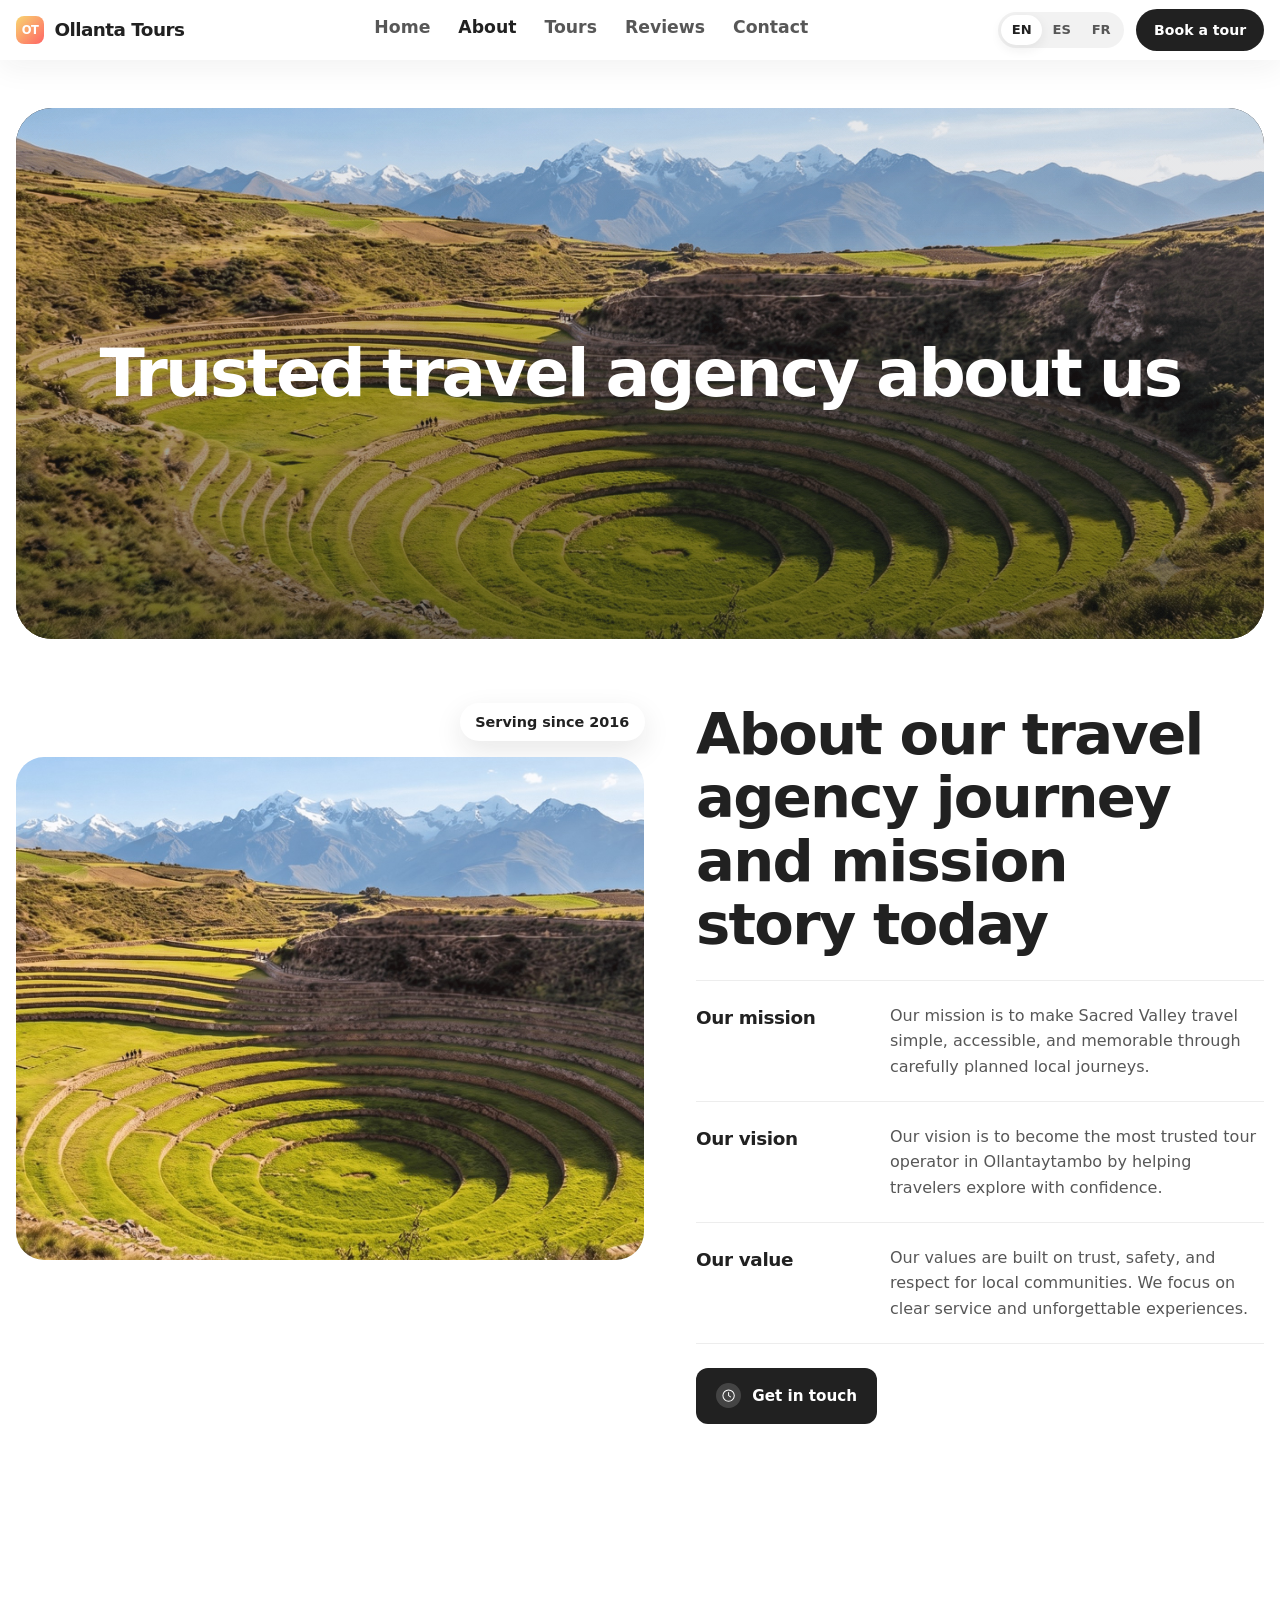
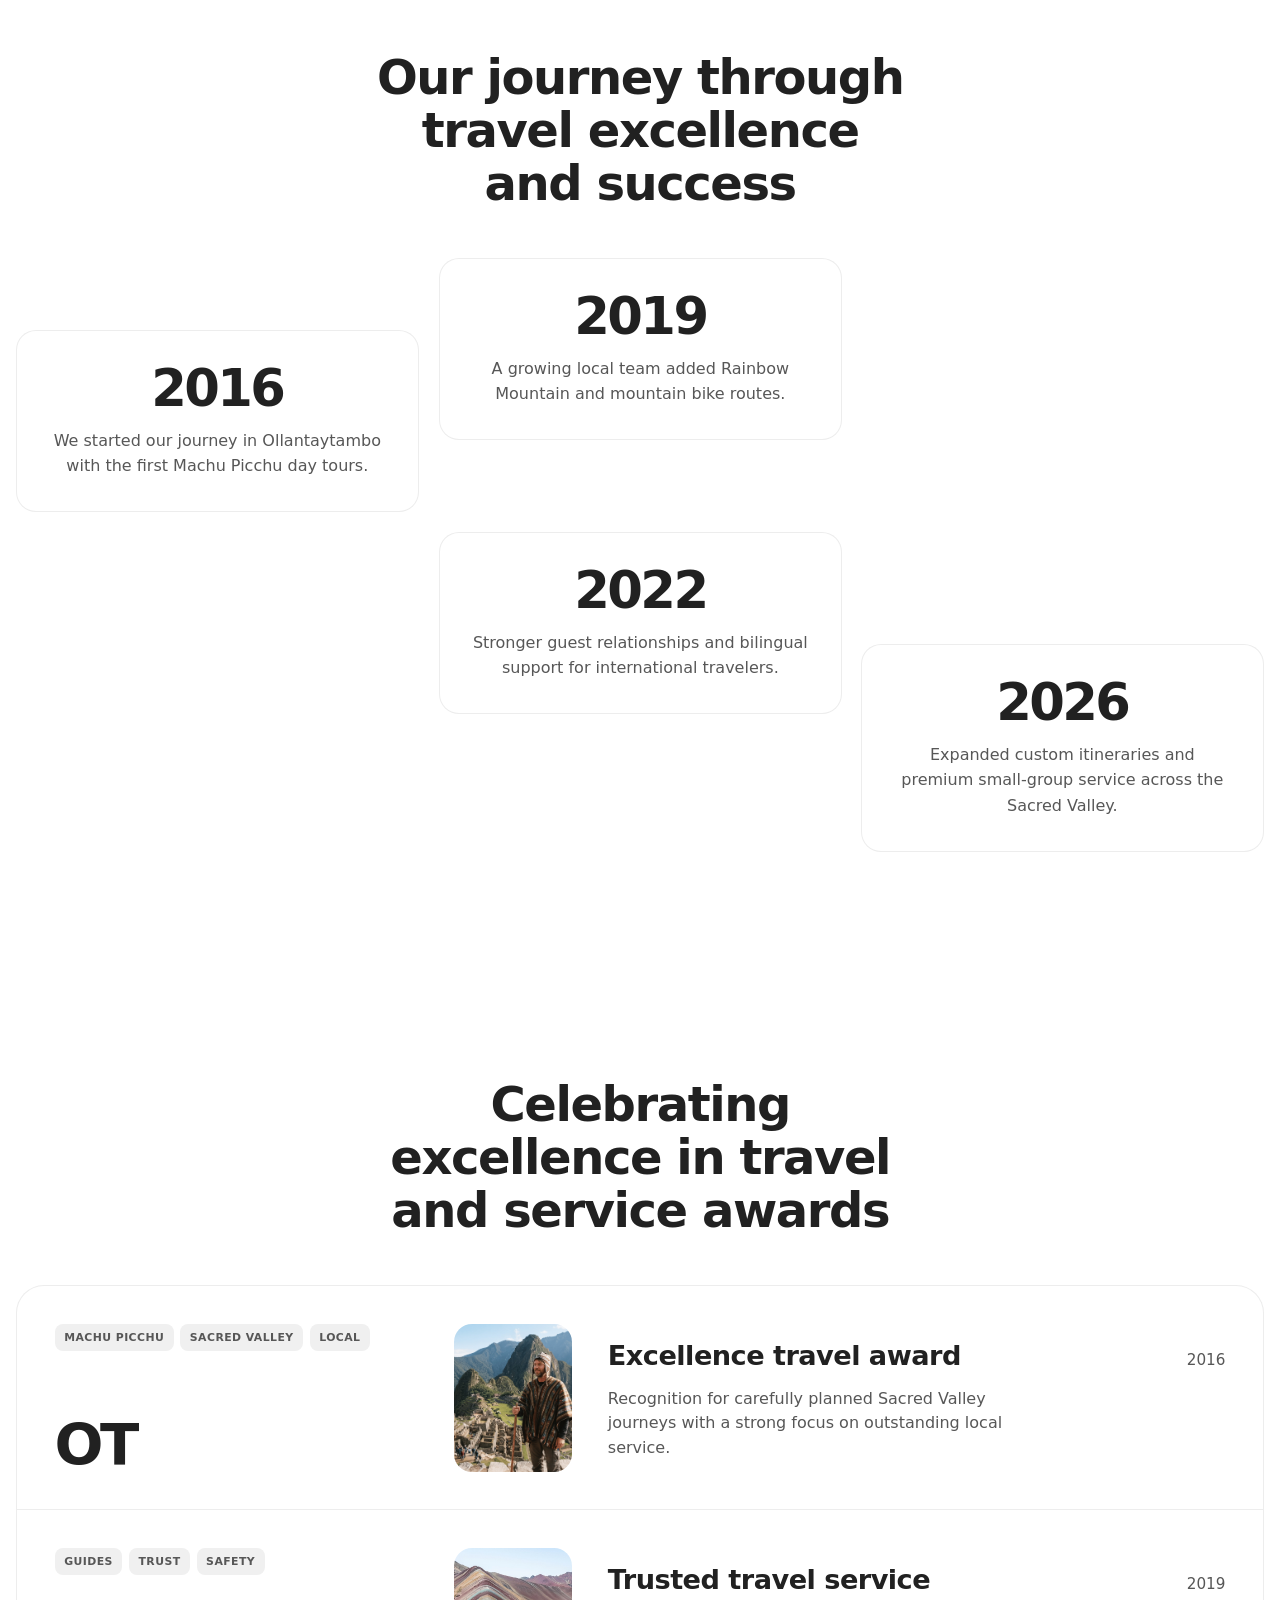
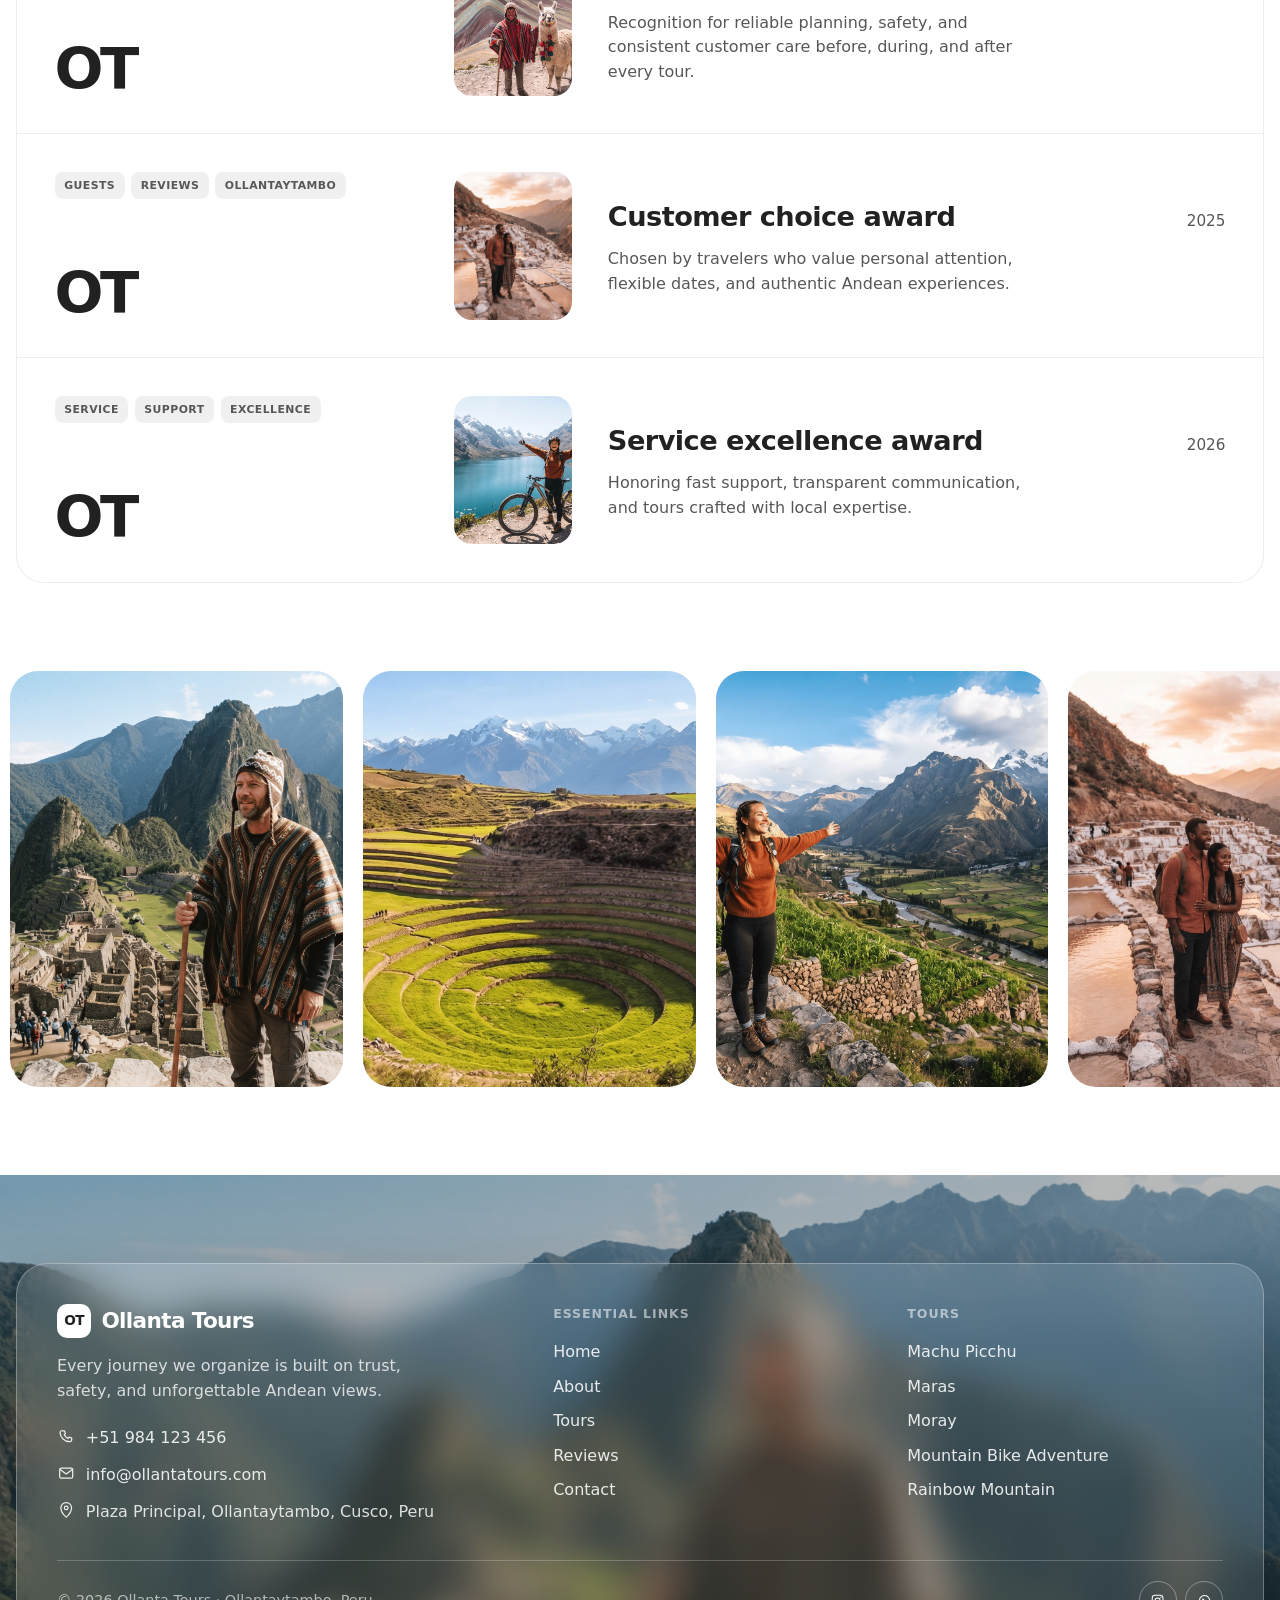
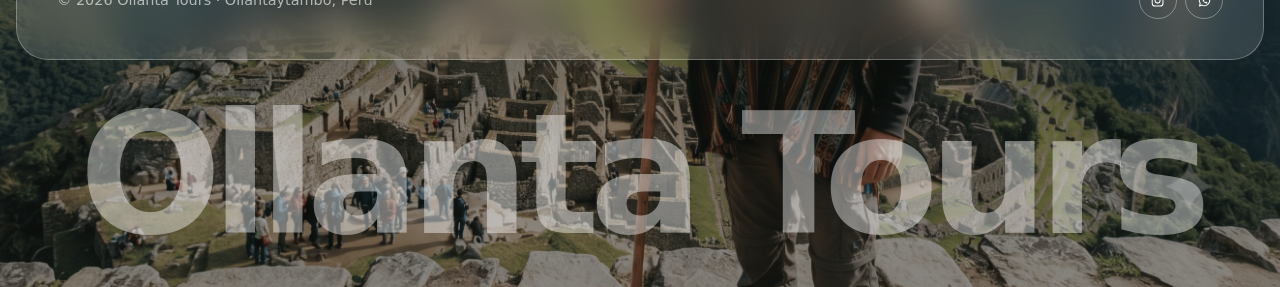
==== commit 3e240aed: "Refine About motion and ship a glass site footer. Fix timeline clipping, add a full-width hero with " ====
--- a/about.html
+++ b/about.html
@@ -76,9 +76,9 @@
             <canvas class="hero-water-canvas" aria-hidden="true"></canvas>
             <img
               class="hero-water-source"
-              src="assets/hero-main.png"
-              alt="Sacred Valley adventure in Ollantaytambo"
-              data-i18n-alt="images.hero"
+              src="assets/about-hero.jpg"
+              alt="Moray terraces in the Sacred Valley"
+              data-i18n-alt="images.morayTerraces"
             />
             <div class="about-hero-shade"></div>
             <h1 data-i18n="about.heroTitle" data-about-words>
@@ -255,7 +255,10 @@
                 alt="Machu Picchu"
               />
               <div class="about-award-copy">
-                <h3 data-i18n="about.award1Title">Excellence travel award</h3>
+                <div class="about-award-heading">
+                  <h3 data-i18n="about.award1Title">Excellence travel award</h3>
+                  <span class="about-award-year">2016</span>
+                </div>
                 <p data-i18n="about.award1Text">
                   Recognition for carefully planned Sacred Valley journeys with clear service and local care.
                 </p>
@@ -280,7 +283,10 @@
                 alt="Rainbow Mountain"
               />
               <div class="about-award-copy">
-                <h3 data-i18n="about.award2Title">Trusted travel service</h3>
+                <div class="about-award-heading">
+                  <h3 data-i18n="about.award2Title">Trusted travel service</h3>
+                  <span class="about-award-year">2019</span>
+                </div>
                 <p data-i18n="about.award2Text">
                   Built on reliable pickups, transparent pricing, and guides travelers can count on.
                 </p>
@@ -305,7 +311,10 @@
                 alt="Maras"
               />
               <div class="about-award-copy">
-                <h3 data-i18n="about.award3Title">Customer choice award</h3>
+                <div class="about-award-heading">
+                  <h3 data-i18n="about.award3Title">Customer choice award</h3>
+                  <span class="about-award-year">2025</span>
+                </div>
                 <p data-i18n="about.award3Text">
                   Chosen by travelers who value personal attention and unforgettable Andean experiences.
                 </p>
@@ -330,7 +339,10 @@
                 alt="Mountain Bike Adventure"
               />
               <div class="about-award-copy">
-                <h3 data-i18n="about.award4Title">Service excellence award</h3>
+                <div class="about-award-heading">
+                  <h3 data-i18n="about.award4Title">Service excellence award</h3>
+                  <span class="about-award-year">2026</span>
+                </div>
                 <p data-i18n="about.award4Text">
                   Honoring fast support, flexible planning, and tours crafted with local expertise.
                 </p>
@@ -340,83 +352,141 @@
         </div>
       </section>
 
-      <section class="section about-gallery">
-        <div class="container">
-          <div class="about-gallery-grid">
-            <div
-              class="about-gallery-frame about-fx about-fx-media"
-              data-about-fx
-              style="--about-delay: 0ms"
-            >
-              <img
-                src="assets/machu-picchu.jpg"
-                alt="Machu Picchu"
-                data-i18n-alt="images.sacredValley"
-              />
-            </div>
-            <div
-              class="about-gallery-frame about-fx about-fx-media"
-              data-about-fx
-              style="--about-delay: 100ms"
-            >
-              <img
-                src="assets/moray.jpg"
-                alt="Moray terraces"
-                data-i18n-alt="images.morayTerraces"
-              />
-            </div>
-            <div
-              class="about-gallery-frame about-fx about-fx-media"
-              data-about-fx
-              style="--about-delay: 200ms"
-            >
-              <img
-                src="assets/hero-main.png"
-                alt="Sacred Valley adventure in Ollantaytambo"
-                data-i18n-alt="images.hero"
-              />
+      <section class="section about-gallery" aria-label="Photo gallery">
+        <div class="about-gallery-marquee">
+          <div class="about-gallery-track">
+            <div class="about-gallery-group">
+              <figure class="about-gallery-frame">
+                <img
+                  src="assets/machu-picchu.jpg"
+                  alt="Machu Picchu"
+                  data-i18n-alt="images.sacredValley"
+                  loading="lazy"
+                />
+              </figure>
+              <figure class="about-gallery-frame">
+                <img
+                  src="assets/moray.jpg"
+                  alt="Moray terraces"
+                  data-i18n-alt="images.morayTerraces"
+                  loading="lazy"
+                />
+              </figure>
+              <figure class="about-gallery-frame">
+                <img
+                  src="assets/hero-main.png"
+                  alt="Sacred Valley adventure in Ollantaytambo"
+                  data-i18n-alt="images.hero"
+                  loading="lazy"
+                />
+              </figure>
+              <figure class="about-gallery-frame">
+                <img
+                  src="assets/maras.png"
+                  alt="Maras"
+                  data-i18n-alt="tours.maras.name"
+                  loading="lazy"
+                />
+              </figure>
+              <figure class="about-gallery-frame">
+                <img
+                  src="assets/rainbow-mountain.png"
+                  alt="Rainbow Mountain"
+                  data-i18n-alt="tours.rainbow-mountain.name"
+                  loading="lazy"
+                />
+              </figure>
+            </div>
+            <div class="about-gallery-group" aria-hidden="true">
+              <figure class="about-gallery-frame">
+                <img src="assets/machu-picchu.jpg" alt="" loading="lazy" />
+              </figure>
+              <figure class="about-gallery-frame">
+                <img src="assets/moray.jpg" alt="" loading="lazy" />
+              </figure>
+              <figure class="about-gallery-frame">
+                <img src="assets/hero-main.png" alt="" loading="lazy" />
+              </figure>
+              <figure class="about-gallery-frame">
+                <img src="assets/maras.png" alt="" loading="lazy" />
+              </figure>
+              <figure class="about-gallery-frame">
+                <img src="assets/rainbow-mountain.png" alt="" loading="lazy" />
+              </figure>
             </div>
           </div>
         </div>
       </section>
     </main>
 
-    <footer class="site-footer">
-      <div class="container footer-grid">
-        <div>
-          <a class="logo" href="index.html">
-            <span class="logo-mark">OT</span>
-            <span data-i18n="brand">Ollanta Tours</span>
-          </a>
-          <p data-i18n="footer.tagline">
-            Every journey we organize is built on trust, safety, and unforgettable Andean views.
-          </p>
-        </div>
-        <div>
-          <h4 data-i18n="footer.essential">Essential links</h4>
-          <a href="index.html" data-i18n="nav.home">Home</a>
-          <a href="about.html" data-i18n="nav.about">About</a>
-          <a href="destinations.html" data-i18n="nav.destinations">Tours</a>
-          <a href="contact.html" data-i18n="nav.contact">Contact</a>
-        </div>
-        <div>
-          <h4 data-i18n="footer.destinations">Tours</h4>
-          <a href="destination-machu-picchu.html">Machu Picchu</a>
-          <a href="destination-rainbow-mountain.html">Rainbow Mountain</a>
-          <a href="destination-mountain-bike.html">Mountain Bike</a>
-          <a href="destination-maras.html">Maras</a>
-        </div>
-        <div>
-          <h4 data-i18n="nav.contact">Contact</h4>
-          <p>+51 984 123 456</p>
-          <p>info@ollantatours.com</p>
-          <p data-i18n="pages.address">
-            Plaza Principal, Ollantaytambo, Cusco, Peru
-          </p>
-        </div>
-      </div>
-      <div class="container footer-bottom">
-        <span data-i18n="footer.rights">© 2026 Ollanta Tours · Ollantaytambo, Peru</span>
+    <footer class="site-footer" data-footer-stage>
+      <div class="footer-backdrop" aria-hidden="true"></div>
+      <div class="container footer-stage">
+        <div class="footer-panel">
+          <div class="footer-grid">
+            <div class="footer-brand">
+              <a class="logo" href="index.html">
+                <span class="logo-mark">OT</span>
+                <span data-i18n="brand">Ollanta Tours</span>
+              </a>
+              <p data-i18n="footer.tagline">
+                Every journey we organize is built on trust, safety, and unforgettable Andean views.
+              </p>
+              <ul class="footer-contacts">
+                <li>
+                  <span class="footer-contact-icon" aria-hidden="true">
+                    <svg viewBox="0 0 24 24" fill="none"><path d="M7.2 3.8h2.6l1.2 3.4-1.5 1.5a11.8 11.8 0 0 0 4.8 4.8l1.5-1.5 3.4 1.2v2.6c0 1.1-.9 2-2 2C9.8 18 4 12.2 4 5.8c0-1.1.9-2 2-2.2h1.2Z" stroke="currentColor" stroke-width="1.6" stroke-linejoin="round"/></svg>
+                  </span>
+                  <a href="tel:+51984123456">+51 984 123 456</a>
+                </li>
+                <li>
+                  <span class="footer-contact-icon" aria-hidden="true">
+                    <svg viewBox="0 0 24 24" fill="none"><rect x="3.5" y="5.5" width="17" height="13" rx="2" stroke="currentColor" stroke-width="1.6"/><path d="m4.5 7.5 7.5 5.5 7.5-5.5" stroke="currentColor" stroke-width="1.6" stroke-linecap="round" stroke-linejoin="round"/></svg>
+                  </span>
+                  <a href="mailto:info@ollantatours.com">info@ollantatours.com</a>
+                </li>
+                <li>
+                  <span class="footer-contact-icon" aria-hidden="true">
+                    <svg viewBox="0 0 24 24" fill="none"><path d="M12 21s7-6.1 7-12A7 7 0 0 0 5 9c0 5.9 7 12 7 12Z" stroke="currentColor" stroke-width="1.6"/><circle cx="12" cy="9" r="2.4" stroke="currentColor" stroke-width="1.6"/></svg>
+                  </span>
+                  <span data-i18n="pages.address">Plaza Principal, Ollantaytambo, Cusco, Peru</span>
+                </li>
+              </ul>
+            </div>
+            <div>
+              <h4 data-i18n="footer.essential">Essential links</h4>
+              <nav aria-label="Footer essential links">
+                <a href="index.html" data-i18n="nav.home">Home</a>
+                <a href="about.html" data-i18n="nav.about">About</a>
+                <a href="destinations.html" data-i18n="nav.destinations">Tours</a>
+                <a href="testimonials.html" data-i18n="nav.testimonials">Reviews</a>
+                <a href="contact.html" data-i18n="nav.contact">Contact</a>
+              </nav>
+            </div>
+            <div>
+              <h4 data-i18n="footer.destinations">Tours</h4>
+              <nav aria-label="Footer tours">
+                <a href="destination-machu-picchu.html" data-i18n="tours.machu-picchu.name">Machu Picchu</a>
+                <a href="destination-rainbow-mountain.html" data-i18n="tours.rainbow-mountain.name">Rainbow Mountain</a>
+                <a href="destination-maras.html" data-i18n="tours.maras.name">Maras</a>
+                <a href="destination-moray.html" data-i18n="tours.moray.name">Moray</a>
+                <a href="destination-mountain-bike.html" data-i18n="tours.mountain-bike.name">Mountain Bike Adventure</a>
+              </nav>
+            </div>
+          </div>
+          <div class="footer-bottom">
+            <span data-i18n="footer.rights">© 2026 Ollanta Tours · Ollantaytambo, Peru</span>
+            <div class="footer-social" aria-label="Social links">
+              <a href="https://www.instagram.com/" target="_blank" rel="noopener noreferrer" aria-label="Instagram">
+                <svg viewBox="0 0 24 24" fill="none" aria-hidden="true"><rect x="3.5" y="3.5" width="17" height="17" rx="4.5" stroke="currentColor" stroke-width="1.6"/><circle cx="12" cy="12" r="4" stroke="currentColor" stroke-width="1.6"/><circle cx="17.2" cy="6.8" r="1" fill="currentColor"/></svg>
+              </a>
+              <a href="https://wa.me/51984123456" target="_blank" rel="noopener noreferrer" aria-label="WhatsApp">
+                <svg viewBox="0 0 24 24" fill="none" aria-hidden="true"><path d="M12 3.8a8.2 8.2 0 0 0-7 12.5L4 20.2l3.9-1a8.2 8.2 0 1 0 4.1-15.4Z" stroke="currentColor" stroke-width="1.6"/><path d="M9.2 9.4c.2-.4.4-.4.7-.4h.5c.2 0 .4.1.5.4l.7 1.7c.1.2 0 .5-.2.6l-.4.4c-.1.1-.1.3 0 .5.4.7 1.1 1.4 1.9 1.8.2.1.4.1.5 0l.5-.5c.2-.2.4-.2.6-.1l1.6.7c.3.1.4.3.4.5v.6c0 .3-.1.5-.4.6-.5.3-1.2.4-1.9.2-2-.5-3.7-1.9-4.8-3.7-1-1.6-1.2-3.3-.7-4.8.1-.3.3-.5.5-.6Z" fill="currentColor"/></svg>
+              </a>
+            </div>
+          </div>
+        </div>
+        <p class="footer-watermark" aria-hidden="true" data-i18n="brand">Ollanta Tours</p>
       </div>
     </footer>
 
--- a/styles.css
+++ b/styles.css
@@ -1702,10 +1702,9 @@
 .about-hero-media {
   position: relative;
   overflow: hidden;
-  width: min(100%, 50%);
-  max-width: 620px;
-  margin-inline: auto;
-  min-height: clamp(320px, 58vw, 560px);
+  width: 100%;
+  aspect-ratio: 2.35 / 1;
+  min-height: clamp(260px, 36vw, 520px);
   border-radius: clamp(22px, 3vw, 36px);
   background: #111;
   cursor: crosshair;
@@ -1731,7 +1730,6 @@
   display: block;
   width: 100%;
   height: 100%;
-  min-height: clamp(320px, 58vw, 560px);
   object-fit: cover;
   object-position: center;
 }
@@ -1756,10 +1754,10 @@
   align-items: center;
   gap: 0.12em 0.28em;
   margin: 0;
-  padding: 1.5rem;
+  padding: clamp(1.25rem, 4vw, 2.5rem);
   color: var(--white);
   text-align: center;
-  font-size: clamp(1.85rem, 4.2vw, 3.1rem);
+  font-size: clamp(2.1rem, 5.2vw, 4.2rem);
   line-height: 1.05;
   letter-spacing: -0.04em;
   text-wrap: balance;
@@ -1921,8 +1919,7 @@
   grid-template-columns: repeat(3, minmax(0, 1fr));
   gap: 1.25rem;
   align-items: start;
-  overflow: clip;
-  padding-block: 0.5rem;
+  overflow: visible;
 }
 
 .about-year-card {
@@ -1973,27 +1970,35 @@
 
 .about-award-row {
   display: grid;
-  grid-template-columns: minmax(180px, 0.9fr) 110px minmax(0, 1.4fr);
-  gap: 1.25rem 1.5rem;
+  grid-template-columns: minmax(220px, 1fr) 118px minmax(0, 1.7fr);
+  gap: clamp(1.25rem, 3vw, 2rem) clamp(1.25rem, 3vw, 2.25rem);
   align-items: center;
-  padding: clamp(1.25rem, 3vw, 1.75rem);
+  padding: clamp(1.5rem, 3.5vw, 2.35rem);
   border-bottom: 1px solid var(--border);
 }
 
 .about-award-row:last-child {
   border-bottom: 0;
+}
+
+.about-award-meta {
+  display: flex;
+  flex-direction: column;
+  justify-content: space-between;
+  align-self: stretch;
+  gap: 1.75rem;
+  min-height: 148px;
 }
 
 .about-award-tags {
   display: flex;
   flex-wrap: wrap;
   gap: 0.4rem;
-  margin-bottom: 0.85rem;
 }
 
 .about-award-tags span {
-  padding: 0.28rem 0.55rem;
-  border-radius: 6px;
+  padding: 0.32rem 0.6rem;
+  border-radius: 8px;
   background: #f0f0f0;
   color: var(--text-soft);
   font-size: 0.68rem;
@@ -2002,60 +2007,122 @@
 }
 
 .about-award-mark {
-  display: inline-grid;
-  width: 2.4rem;
-  height: 2.4rem;
-  place-items: center;
-  border-radius: 10px;
-  background: var(--text);
-  color: var(--white);
-  font-size: 0.75rem;
+  display: block;
+  width: fit-content;
+  color: var(--text);
+  font-size: clamp(2.4rem, 4.5vw, 3.6rem);
   font-weight: 800;
+  line-height: 0.9;
+  letter-spacing: -0.06em;
 }
 
 .about-award-image {
-  width: 110px;
-  height: 110px;
-  border-radius: 16px;
+  width: 118px;
+  height: 148px;
+  border-radius: 18px;
   object-fit: cover;
 }
 
-.about-award-copy h3 {
-  margin: 0 0 0.45rem;
-  font-size: clamp(1.2rem, 2.4vw, 1.55rem);
+.about-award-copy {
+  min-width: 0;
+}
+
+.about-award-heading {
+  display: flex;
+  align-items: baseline;
+  justify-content: space-between;
+  gap: 1rem 1.5rem;
+  margin-bottom: 0.55rem;
+}
+
+.about-award-heading h3 {
+  margin: 0;
+  font-size: clamp(1.25rem, 2.5vw, 1.7rem);
   letter-spacing: -0.02em;
+}
+
+.about-award-year {
+  flex-shrink: 0;
+  color: var(--text-soft);
+  font-size: 0.95rem;
+  font-weight: 500;
 }
 
 .about-award-copy p {
   margin: 0;
+  max-width: 42ch;
   color: var(--text-soft);
+  line-height: 1.55;
 }
 
 .about-gallery {
   padding-top: 0;
-}
-
-.about-gallery-grid {
-  display: grid;
-  grid-template-columns: repeat(3, minmax(0, 1fr));
-  gap: 1rem;
+  overflow: hidden;
+}
+
+.about-gallery-marquee {
+  --about-gallery-gap: clamp(0.85rem, 1.8vw, 1.25rem);
+  width: 100%;
+  overflow: hidden;
+}
+
+.about-gallery-track {
+  display: flex;
+  width: max-content;
+  animation: about-gallery-scroll 42s linear infinite;
+}
+
+.about-gallery-marquee:hover .about-gallery-track {
+  animation-play-state: paused;
+}
+
+.about-gallery-group {
+  display: flex;
+  flex-shrink: 0;
+  gap: var(--about-gallery-gap);
+  padding-inline: calc(var(--about-gallery-gap) / 2);
 }
 
 .about-gallery-frame {
+  flex: 0 0 clamp(220px, 26vw, 360px);
+  margin: 0;
   overflow: hidden;
   border-radius: clamp(18px, 2.5vw, 28px);
 }
 
-.about-gallery-grid img {
+.about-gallery-frame img {
+  display: block;
   width: 100%;
   aspect-ratio: 4 / 5;
   object-fit: cover;
-  transform: scale(1.12);
-  transition: transform 1.15s cubic-bezier(0.22, 1, 0.36, 1) var(--about-delay, 0ms);
-}
-
-.about-gallery-frame.is-visible img {
-  transform: scale(1);
+}
+
+@keyframes about-gallery-scroll {
+  from {
+    transform: translate3d(0, 0, 0);
+  }
+  to {
+    transform: translate3d(-50%, 0, 0);
+  }
+}
+
+@media (prefers-reduced-motion: reduce) {
+  .about-gallery-track {
+    animation: none;
+    width: 100%;
+    justify-content: center;
+  }
+
+  .about-gallery-group[aria-hidden="true"] {
+    display: none;
+  }
+
+  .about-gallery-group {
+    flex-wrap: wrap;
+    justify-content: center;
+    width: 100%;
+    padding-inline: 1rem;
+  }
 }
 
 /* About scroll motion — Traveli-style reveals */
@@ -2094,11 +2161,21 @@
 }
 
 .about-year-card.about-fx-from-bottom {
-  transform: translate3d(0, 72px, 0);
+  transform: translate3d(0, 56px, 0);
 }
 
 .about-year-card.about-fx-from-top {
-  transform: translate3d(0, -72px, 0);
+  transform: translate3d(0, 40px, 0);
+}
+
+.about-year-card.about-fx-from-bottom.is-visible,
+.about-year-card.about-fx-from-top.is-visible,
+.about-fx-from-bottom.is-visible,
+.about-fx-from-top.is-visible,
+.about-fx-fade-up.is-visible,
+.about-fx-slide-right.is-visible,
+.about-fx-slide-left.is-visible {
+  transform: none;
 }
 
 .about-fx-pop {
@@ -2134,8 +2211,7 @@
   .about-fx-pop,
   .about-word,
   .about-hero-media.is-static > .hero-water-source,
-  .about-story-media img,
-  .about-gallery-grid img {
+  .about-story-media img {
     opacity: 1 !important;
     transform: none !important;
     transition: none !important;
@@ -2161,7 +2237,18 @@
   }
 
   .about-award-row {
-    grid-template-columns: 1fr 96px;
+    grid-template-columns: minmax(0, 1fr) 100px;
+    align-items: start;
+  }
+
+  .about-award-meta {
+    min-height: 0;
+    gap: 1.1rem;
+  }
+
+  .about-award-image {
+    width: 100px;
+    height: 126px;
   }
 
   .about-award-copy {
@@ -2171,8 +2258,8 @@
 
 @media (max-width: 900px) {
   .about-hero-media {
-    width: 100%;
-    max-width: none;
+    aspect-ratio: 16 / 10;
+    min-height: 240px;
   }
 
   .about-story-grid {
@@ -2196,24 +2283,20 @@
     gap: 0.45rem;
   }
 
-  .about-gallery-grid {
-    grid-template-columns: 1fr;
-  }
-
-  .about-gallery-grid img {
-    aspect-ratio: 16 / 11;
-  }
-
   .about-fx-slide-right {
     transform: translate3d(48px, 0, 0);
   }
 
   .about-fx-from-bottom {
-    transform: translate3d(0, 72px, 0);
+    transform: translate3d(0, 56px, 0);
   }
 
   .about-fx-from-top {
-    transform: translate3d(0, -72px, 0);
+    transform: translate3d(0, 40px, 0);
+  }
+
+  .about-year-card.about-fx-from-top {
+    transform: translate3d(0, 40px, 0);
   }
 }
 
@@ -2869,30 +2952,117 @@
 }
 
 .site-footer {
-  padding: 4rem 0 2rem;
-  background: #111;
-  color: rgba(255, 255, 255, 0.82);
+  --footer-pad: clamp(1.25rem, 4vw, 2.5rem);
+  position: relative;
+  isolation: isolate;
+  overflow: hidden;
+  padding: clamp(3rem, 7vw, 5.5rem) 0 clamp(1.5rem, 4vw, 2.5rem);
+  color: rgba(255, 255, 255, 0.88);
+  background: #1a2420;
+}
+
+.footer-backdrop {
+  position: absolute;
+  inset: 0;
+  z-index: 0;
+  background:
+    linear-gradient(180deg, rgba(8, 16, 14, 0.28) 0%, rgba(8, 16, 14, 0.45) 100%),
+    url("assets/footer-bg.jpg") center / cover no-repeat;
+  transform: scale(1.04);
+}
+
+.footer-stage {
+  position: relative;
+  z-index: 1;
+  display: grid;
+  gap: clamp(1.5rem, 4vw, 2.75rem);
+}
+
+.footer-panel {
+  padding: clamp(1.5rem, 3.5vw, 2.5rem);
+  border: 1px solid rgba(255, 255, 255, 0.28);
+  border-radius: clamp(22px, 3vw, 32px);
+  background: rgba(255, 255, 255, 0.12);
+  box-shadow: 0 24px 60px rgba(8, 16, 14, 0.22);
+  backdrop-filter: blur(18px) saturate(1.2);
+  -webkit-backdrop-filter: blur(18px) saturate(1.2);
 }
 
 .footer-grid {
   display: grid;
-  grid-template-columns: 1.2fr repeat(3, minmax(0, 1fr));
-  gap: 2rem;
+  grid-template-columns: minmax(0, 1.45fr) repeat(2, minmax(0, 1fr));
+  gap: clamp(1.5rem, 3vw, 2.5rem);
+}
+
+.footer-brand .logo {
+  color: var(--white);
+}
+
+.footer-brand .logo-mark {
+  background: var(--white);
+  color: var(--text);
+}
+
+.footer-brand > p {
+  max-width: 34ch;
+  margin: 1rem 0 1.35rem;
+  color: rgba(255, 255, 255, 0.78);
+  line-height: 1.55;
+}
+
+.footer-contacts {
+  list-style: none;
+  margin: 0;
+  padding: 0;
+  display: grid;
+  gap: 0.7rem;
+}
+
+.footer-contacts li,
+.footer-contacts a {
+  display: flex;
+  align-items: flex-start;
+  gap: 0.65rem;
+  margin: 0;
+  color: rgba(255, 255, 255, 0.84);
+  text-decoration: none;
+}
+
+.footer-contacts a:hover,
+.footer-contacts a:focus-visible {
+  color: var(--white);
+}
+
+.footer-contact-icon {
+  flex-shrink: 0;
+  width: 1.15rem;
+  height: 1.15rem;
+  margin-top: 0.15rem;
+  color: rgba(255, 255, 255, 0.9);
+}
+
+.footer-contact-icon svg {
+  display: block;
+  width: 100%;
+  height: 100%;
 }
 
 .footer-grid h4 {
   margin: 0 0 1rem;
-  color: var(--white);
-}
-
-.footer-grid a,
-.footer-grid p {
-  display: block;
-  margin: 0 0 0.65rem;
-  color: rgba(255, 255, 255, 0.72);
+  color: rgba(255, 255, 255, 0.55);
+  font-size: 0.78rem;
+  font-weight: 600;
+  letter-spacing: 0.08em;
+  text-transform: uppercase;
+}
+
+.footer-grid nav {
+  display: grid;
+  gap: 0.55rem;
 }
 
 .footer-grid a {
+  color: rgba(255, 255, 255, 0.88);
   text-decoration: underline;
   text-decoration-color: transparent;
   text-decoration-thickness: 1px;
@@ -2907,14 +3077,77 @@
 }
 
 .footer-bottom {
-  margin-top: 2.5rem;
-  padding-top: 1.5rem;
-  border-top: 1px solid rgba(255, 255, 255, 0.08);
   display: flex;
+  flex-wrap: wrap;
+  align-items: center;
   justify-content: space-between;
   gap: 1rem;
+  margin-top: clamp(1.5rem, 3vw, 2.25rem);
+  padding-top: 1.25rem;
+  border-top: 1px solid rgba(255, 255, 255, 0.22);
   font-size: 0.9rem;
-  color: rgba(255, 255, 255, 0.55);
+  color: rgba(255, 255, 255, 0.62);
+}
+
+.footer-social {
+  display: flex;
+  flex-wrap: wrap;
+  gap: 0.55rem;
+}
+
+.footer-social a {
+  display: grid;
+  place-items: center;
+  width: 2.35rem;
+  height: 2.35rem;
+  border: 1px solid rgba(255, 255, 255, 0.35);
+  border-radius: 50%;
+  color: var(--white);
+  text-decoration: none;
+  transition: background 0.2s ease, border-color 0.2s ease;
+}
+
+.footer-social a:hover,
+.footer-social a:focus-visible {
+  background: rgba(255, 255, 255, 0.14);
+  border-color: rgba(255, 255, 255, 0.7);
+}
+
+.footer-social svg {
+  width: 0.95rem;
+  height: 0.95rem;
+}
+
+.footer-watermark {
+  margin: 0;
+  padding-inline: 0.25rem;
+  color: rgba(255, 255, 255, 0.42);
+  font-size: clamp(3.4rem, 14vw, 10.5rem);
+  font-weight: 800;
+  line-height: 0.85;
+  letter-spacing: -0.06em;
+  text-align: center;
+  text-wrap: balance;
+  pointer-events: none;
+  user-select: none;
+  opacity: 0;
+  transform: translate3d(0, 48px, 0);
+  transition:
+    opacity 0.9s cubic-bezier(0.22, 1, 0.36, 1),
+    transform 0.9s cubic-bezier(0.22, 1, 0.36, 1);
+}
+
+.site-footer.is-revealed .footer-watermark {
+  opacity: 1;
+  transform: none;
+}
+
+@media (prefers-reduced-motion: reduce) {
+  .footer-watermark {
+    opacity: 1;
+    transform: none;
+    transition: none;
+  }
 }
 
 .rating-pill {
@@ -2972,11 +3205,18 @@
   .feature-grid,
   .steps-grid,
   .contact-grid,
-  .footer-grid,
   .detail-layout,
   .story-grid,
   .values-panel {
     grid-template-columns: 1fr 1fr;
+  }
+
+  .footer-grid {
+    grid-template-columns: 1fr 1fr;
+  }
+
+  .footer-brand {
+    grid-column: 1 / -1;
   }
 
   .value-cell {
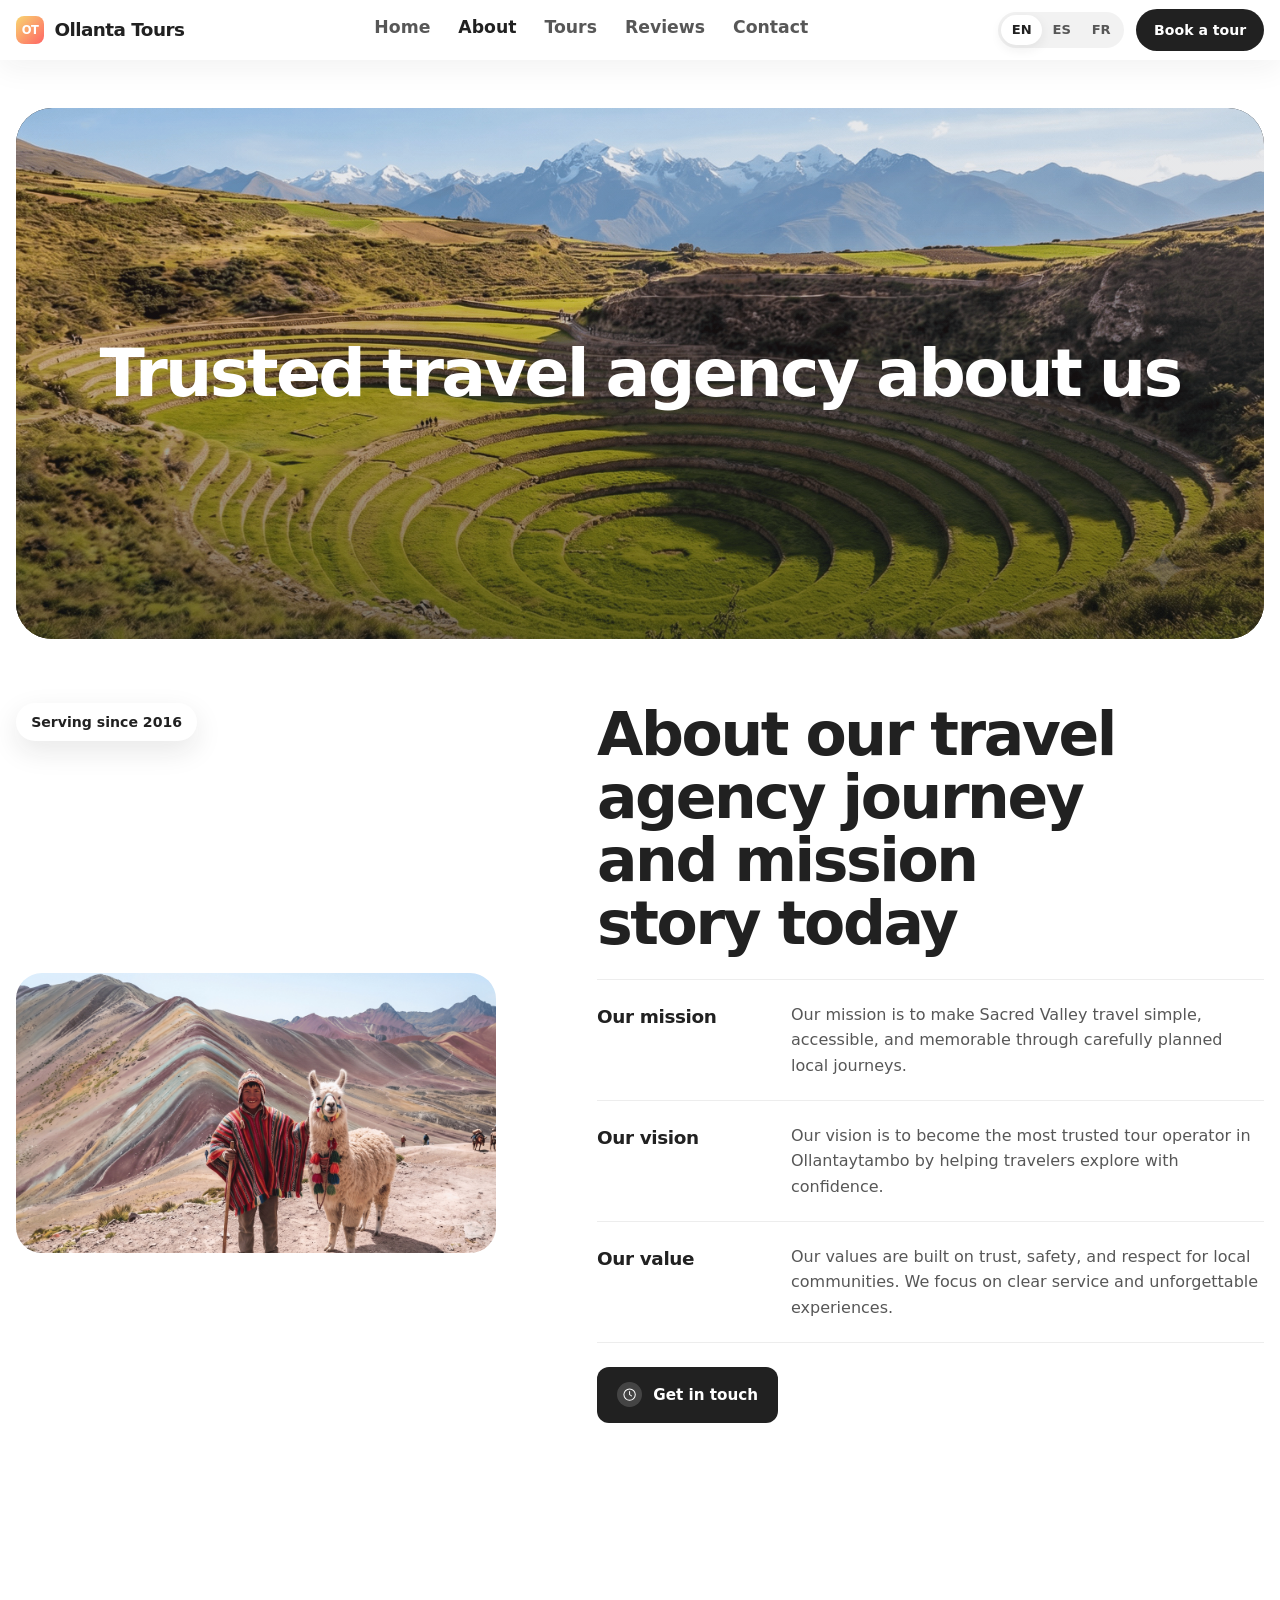
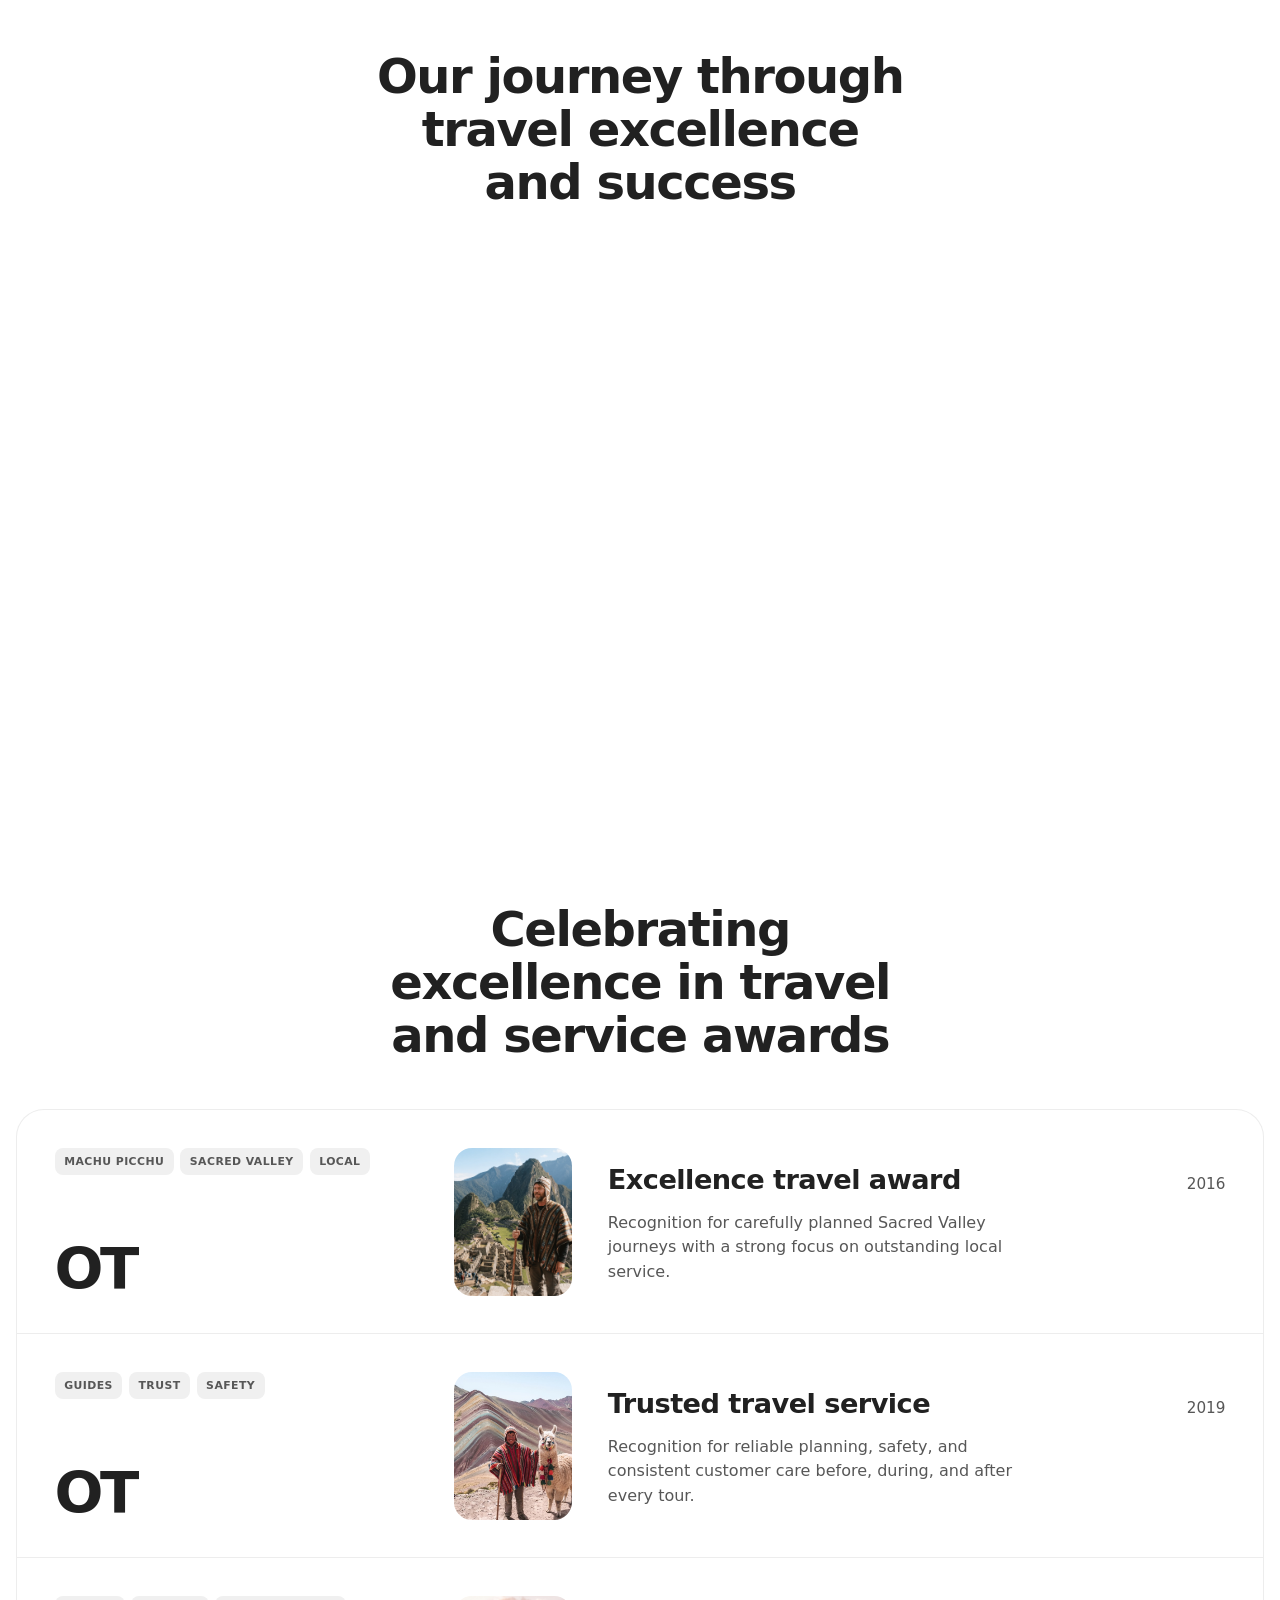
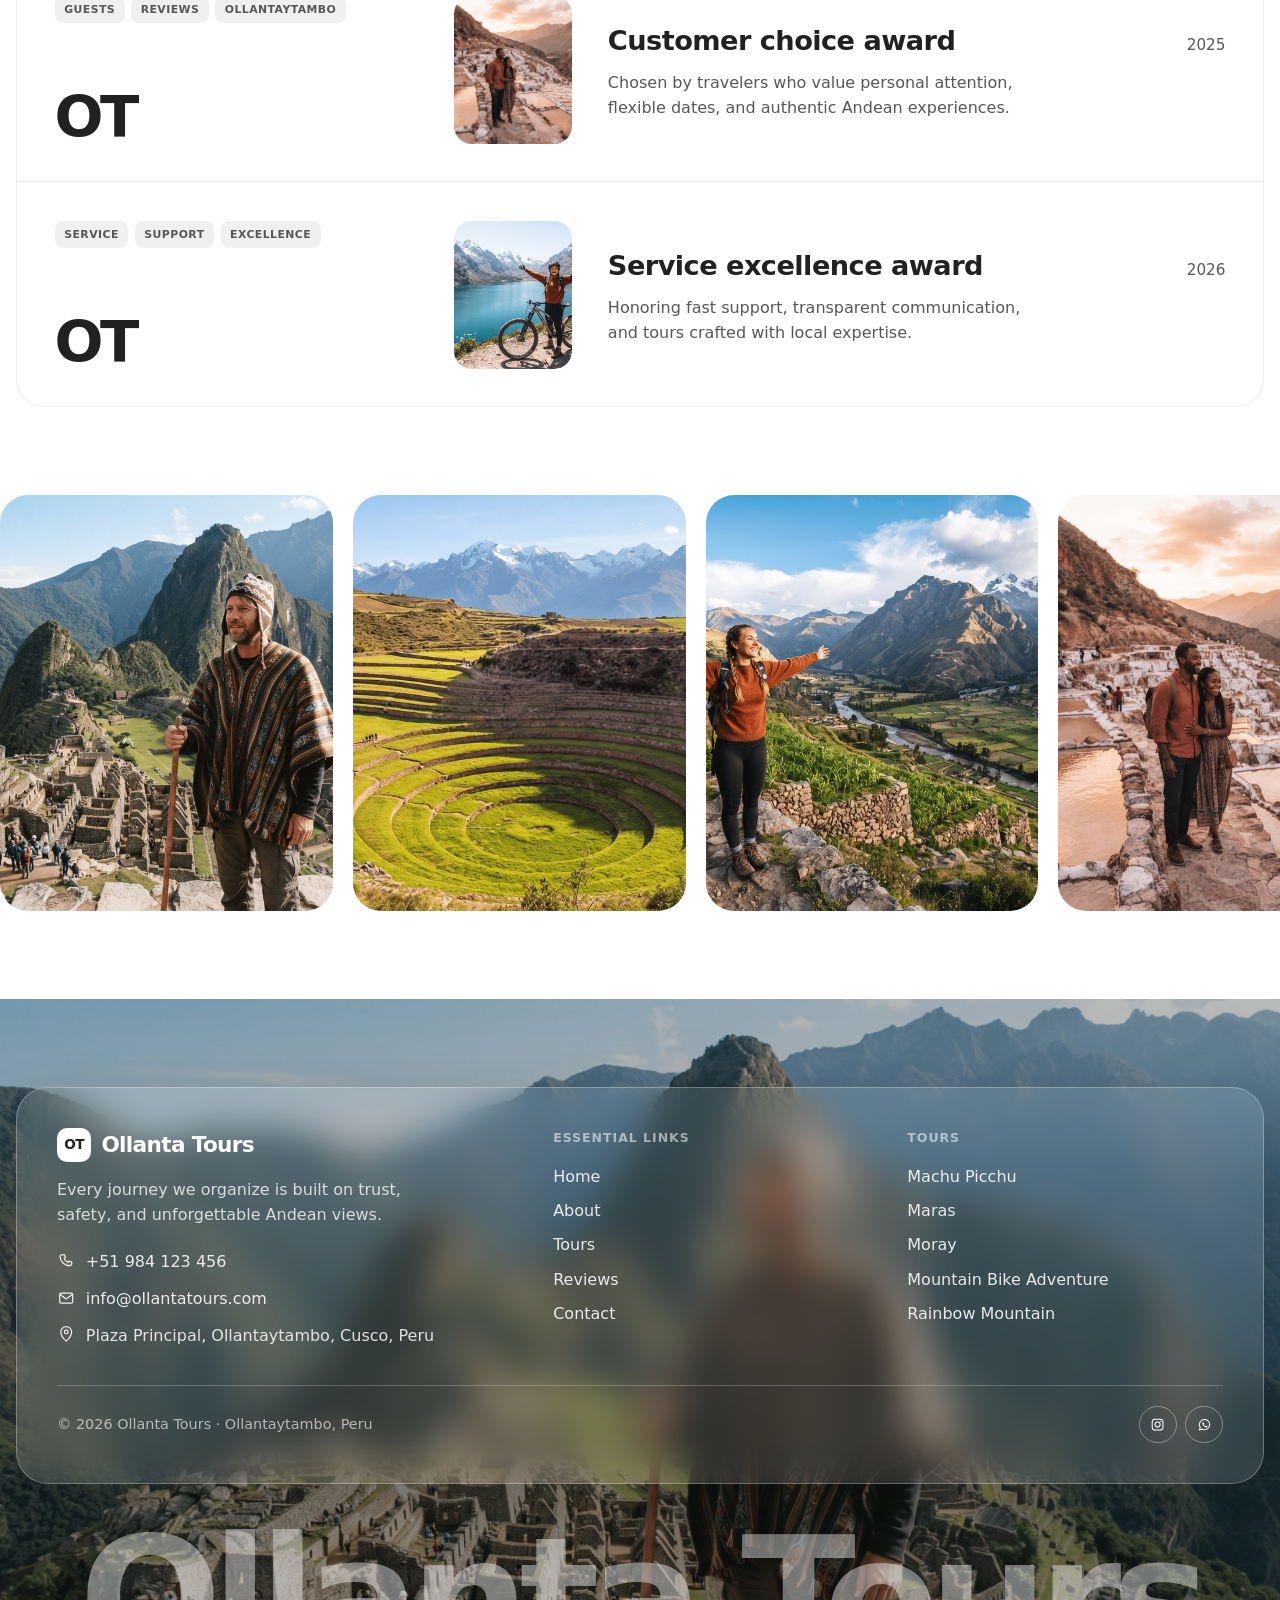
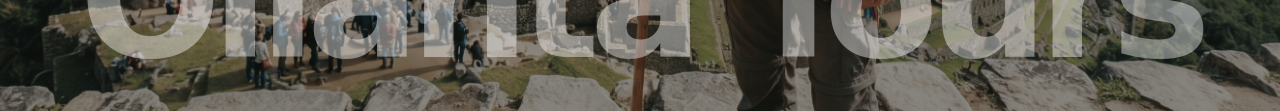
==== commit 00f2a1b4: "Tune About story layout, timeline scroll, and gallery loop. Match the story grid to the template, dr" ====
--- a/about.html
+++ b/about.html
@@ -90,30 +90,28 @@
 
       <section class="section about-story">
         <div class="container about-story-grid">
-          <div class="about-story-visual">
-            <span
-              class="about-pill about-fx about-fx-pop"
-              data-about-fx
-              data-i18n="about.servingSince"
-            >
-              Serving since 2016
-            </span>
-            <div class="about-story-media about-fx about-fx-media" data-about-fx>
-              <img
-                src="assets/moray.jpg"
-                alt="Moray terraces"
-                data-i18n-alt="images.morayTerraces"
-              />
-            </div>
+          <span
+            class="about-pill about-fx about-fx-pop"
+            data-about-fx
+            data-i18n="about.servingSince"
+          >
+            Serving since 2016
+          </span>
+          <h2
+            class="section-title about-story-title about-fx about-fx-fade-up"
+            data-about-fx
+            data-i18n="about.storyTitle"
+          >
+            About our travel agency journey and mission story today
+          </h2>
+          <div class="about-story-media about-fx about-fx-media" data-about-fx>
+            <img
+              src="assets/about-story.jpg"
+              alt="Rainbow Mountain"
+              data-i18n-alt="tours.rainbow-mountain.name"
+            />
           </div>
           <div class="about-story-content">
-            <h2
-              class="section-title about-story-title about-fx about-fx-fade-up"
-              data-about-fx
-              data-i18n="about.storyTitle"
-            >
-              About our travel agency journey and mission story today
-            </h2>
             <div
               class="about-principle about-fx about-fx-slide-right"
               data-about-fx
@@ -361,7 +359,7 @@
                   src="assets/machu-picchu.jpg"
                   alt="Machu Picchu"
                   data-i18n-alt="images.sacredValley"
-                  loading="lazy"
+                  decoding="async"
                 />
               </figure>
               <figure class="about-gallery-frame">
@@ -369,7 +367,7 @@
                   src="assets/moray.jpg"
                   alt="Moray terraces"
                   data-i18n-alt="images.morayTerraces"
-                  loading="lazy"
+                  decoding="async"
                 />
               </figure>
               <figure class="about-gallery-frame">
@@ -377,7 +375,7 @@
                   src="assets/hero-main.png"
                   alt="Sacred Valley adventure in Ollantaytambo"
                   data-i18n-alt="images.hero"
-                  loading="lazy"
+                  decoding="async"
                 />
               </figure>
               <figure class="about-gallery-frame">
@@ -385,7 +383,7 @@
                   src="assets/maras.png"
                   alt="Maras"
                   data-i18n-alt="tours.maras.name"
-                  loading="lazy"
+                  decoding="async"
                 />
               </figure>
               <figure class="about-gallery-frame">
@@ -393,25 +391,25 @@
                   src="assets/rainbow-mountain.png"
                   alt="Rainbow Mountain"
                   data-i18n-alt="tours.rainbow-mountain.name"
-                  loading="lazy"
+                  decoding="async"
                 />
               </figure>
             </div>
             <div class="about-gallery-group" aria-hidden="true">
               <figure class="about-gallery-frame">
-                <img src="assets/machu-picchu.jpg" alt="" loading="lazy" />
-              </figure>
-              <figure class="about-gallery-frame">
-                <img src="assets/moray.jpg" alt="" loading="lazy" />
-              </figure>
-              <figure class="about-gallery-frame">
-                <img src="assets/hero-main.png" alt="" loading="lazy" />
-              </figure>
-              <figure class="about-gallery-frame">
-                <img src="assets/maras.png" alt="" loading="lazy" />
-              </figure>
-              <figure class="about-gallery-frame">
-                <img src="assets/rainbow-mountain.png" alt="" loading="lazy" />
+                <img src="assets/machu-picchu.jpg" alt="" decoding="async" />
+              </figure>
+              <figure class="about-gallery-frame">
+                <img src="assets/moray.jpg" alt="" decoding="async" />
+              </figure>
+              <figure class="about-gallery-frame">
+                <img src="assets/hero-main.png" alt="" decoding="async" />
+              </figure>
+              <figure class="about-gallery-frame">
+                <img src="assets/maras.png" alt="" decoding="async" />
+              </figure>
+              <figure class="about-gallery-frame">
+                <img src="assets/rainbow-mountain.png" alt="" decoding="async" />
               </figure>
             </div>
           </div>
--- a/styles.css
+++ b/styles.css
@@ -1785,41 +1785,54 @@
 
 .about-story-grid {
   display: grid;
-  grid-template-columns: 1.05fr 0.95fr;
-  gap: clamp(1.5rem, 4vw, 3.5rem);
+  grid-template-columns: minmax(0, 0.88fr) minmax(0, 1.12fr);
+  grid-template-areas:
+    "pill title"
+    "media body";
+  column-gap: clamp(1.75rem, 4.5vw, 4rem);
+  row-gap: 1.15rem;
   align-items: start;
 }
 
-.about-story-visual {
-  display: grid;
-  gap: 1rem;
-  justify-items: end;
-}
-
 .about-pill {
+  grid-area: pill;
   display: inline-flex;
   align-items: center;
   justify-content: center;
   width: fit-content;
-  min-height: 2.4rem;
-  padding: 0.45rem 0.95rem;
+  min-height: 2.35rem;
+  padding: 0.42rem 0.95rem;
   border-radius: 999px;
   background: var(--white);
   box-shadow: 0 10px 28px rgba(33, 33, 33, 0.1);
   color: var(--text);
-  font-size: 0.9rem;
+  font-size: 0.88rem;
   font-weight: 600;
+  justify-self: start;
+  align-self: start;
+}
+
+.about-story-title {
+  grid-area: title;
+  max-width: 13ch;
+  margin: 0;
+  font-size: clamp(2.35rem, 4.8vw, 3.75rem);
+  line-height: 1.05;
+  letter-spacing: -0.04em;
+  text-wrap: balance;
 }
 
 .about-story-media {
-  width: 100%;
+  grid-area: media;
+  width: min(100%, 480px);
   overflow: hidden;
-  border-radius: clamp(20px, 2.5vw, 28px);
+  border-radius: clamp(18px, 2.5vw, 26px);
 }
 
 .about-story-media img {
   width: 100%;
-  aspect-ratio: 5 / 4;
+  aspect-ratio: 16 / 10;
+  max-height: 280px;
   object-fit: cover;
   transform: scale(1.1);
   transition: transform 1.15s cubic-bezier(0.22, 1, 0.36, 1);
@@ -1829,11 +1842,9 @@
   transform: scale(1);
 }
 
-.about-story-title {
-  max-width: 14ch;
-  margin: 0 0 1.5rem;
-  font-size: clamp(2.2rem, 4.5vw, 3.6rem);
-  text-wrap: balance;
+.about-story-content {
+  grid-area: body;
+  padding-top: 0.35rem;
 }
 
 .about-principle {
@@ -1917,9 +1928,11 @@
   z-index: 1;
   display: grid;
   grid-template-columns: repeat(3, minmax(0, 1fr));
-  gap: 1.25rem;
+  grid-template-rows: auto auto;
+  gap: 1.35rem 1.5rem;
   align-items: start;
   overflow: visible;
+  padding-bottom: 0.5rem;
 }
 
 .about-year-card {
@@ -1928,6 +1941,12 @@
   border-radius: var(--radius-md);
   background: var(--white);
   text-align: center;
+  will-change: transform, opacity;
+}
+
+.about-year-card.about-fx {
+  opacity: 0;
+  transition: none;
 }
 
 .about-year-card strong {
@@ -1943,22 +1962,31 @@
   color: var(--text-soft);
 }
 
+/* Traveli layout: 2016 | 2019 | 2026
+                         2022          */
 .about-year-card-1 {
-  margin-top: 4.5rem;
+  grid-column: 1;
+  grid-row: 1;
+  margin-top: 0;
 }
 
 .about-year-card-2 {
+  grid-column: 2;
+  grid-row: 1;
   margin-top: 0;
 }
 
 .about-year-card-3 {
   grid-column: 2;
+  grid-row: 2;
   margin-top: 0;
 }
 
 .about-year-card-4 {
   grid-column: 3;
-  margin-top: 7rem;
+  grid-row: 1 / span 2;
+  margin-top: clamp(3.5rem, 8vw, 6.5rem);
+  align-self: start;
 }
 
 .about-awards-list {
@@ -2069,7 +2097,8 @@
 .about-gallery-track {
   display: flex;
   width: max-content;
-  animation: about-gallery-scroll 42s linear infinite;
+  animation: about-gallery-scroll 84s linear infinite;
+  will-change: transform;
 }
 
 .about-gallery-marquee:hover .about-gallery-track {
@@ -2079,8 +2108,10 @@
 .about-gallery-group {
   display: flex;
   flex-shrink: 0;
+  align-items: stretch;
   gap: var(--about-gallery-gap);
-  padding-inline: calc(var(--about-gallery-gap) / 2);
+  /* Same trailing gap as between images → seamless -50% loop */
+  padding-right: var(--about-gallery-gap);
 }
 
 .about-gallery-frame {
@@ -2093,6 +2124,7 @@
 .about-gallery-frame img {
   display: block;
   width: 100%;
+  height: 100%;
   aspect-ratio: 4 / 5;
   object-fit: cover;
 }
@@ -2102,6 +2134,7 @@
     transform: translate3d(0, 0, 0);
   }
   to {
+    /* Exactly one group width (content + trailing gap) */
     transform: translate3d(-50%, 0, 0);
   }
 }
@@ -2121,7 +2154,9 @@
     flex-wrap: wrap;
     justify-content: center;
     width: 100%;
+    padding-right: 0;
     padding-inline: 1rem;
+    gap: var(--about-gallery-gap);
   }
 }
 
@@ -2160,16 +2195,16 @@
   transform: translate3d(0, calc(min(120px, 18vh) * -1), 0);
 }
 
-.about-year-card.about-fx-from-bottom {
-  transform: translate3d(0, 56px, 0);
-}
-
+.about-year-card.about-fx-from-bottom,
 .about-year-card.about-fx-from-top {
-  transform: translate3d(0, 40px, 0);
+  transform: none;
 }
 
 .about-year-card.about-fx-from-bottom.is-visible,
-.about-year-card.about-fx-from-top.is-visible,
+.about-year-card.about-fx-from-top.is-visible {
+  transform: none;
+}
+
 .about-fx-from-bottom.is-visible,
 .about-fx-from-top.is-visible,
 .about-fx-fade-up.is-visible,
@@ -2221,92 +2256,118 @@
 @media (max-width: 1100px) {
   .about-timeline {
     grid-template-columns: repeat(2, minmax(0, 1fr));
+    grid-template-rows: auto;
+  }
+
+  .about-year-card-1 {
+    grid-column: 1;
+    grid-row: auto;
+    margin-top: 2.5rem;
+  }
+
+  .about-year-card-2 {
+    grid-column: 2;
+    grid-row: auto;
+    margin-top: 0;
+  }
+
+  .about-year-card-3 {
+    grid-column: 1;
+    grid-row: auto;
+    margin-top: 0;
+  }
+
+  .about-year-card-4 {
+    grid-column: 2;
+    grid-row: auto;
+    margin-top: 3rem;
+  }
+
+  .about-award-row {
+    grid-template-columns: minmax(0, 1fr) 100px;
+    align-items: start;
+  }
+
+  .about-award-meta {
+    min-height: 0;
+    gap: 1.1rem;
+  }
+
+  .about-award-image {
+    width: 100px;
+    height: 126px;
+  }
+
+  .about-award-copy {
+    grid-column: 1 / -1;
+  }
+}
+
+@media (max-width: 900px) {
+  .about-hero-media {
+    aspect-ratio: 16 / 10;
+    min-height: 240px;
+  }
+
+  .about-story-grid {
+    grid-template-columns: 1fr;
+    grid-template-areas:
+      "pill"
+      "title"
+      "media"
+      "body";
+    row-gap: 1rem;
+  }
+
+  .about-story-title {
+    max-width: none;
+  }
+
+  .about-story-media {
+    width: 100%;
+  }
+
+  .about-story-media img {
+    aspect-ratio: 16 / 10;
+    max-height: none;
+  }
+
+  .about-story-content {
+    padding-top: 0;
+  }
+
+  .about-principle {
+    grid-template-columns: 1fr;
+    gap: 0.45rem;
+  }
+
+  .about-fx-slide-right {
+    transform: translate3d(48px, 0, 0);
+  }
+
+  .about-fx-from-bottom {
+    transform: translate3d(0, 56px, 0);
+  }
+
+  .about-fx-from-top {
+    transform: translate3d(0, 40px, 0);
+  }
+
+  .about-year-card.about-fx-from-top {
+    transform: translate3d(0, 40px, 0);
+  }
+}
+
+@media (max-width: 640px) {
+  .about-timeline {
+    grid-template-columns: 1fr;
   }
 
   .about-year-card-1,
   .about-year-card-2,
   .about-year-card-3,
   .about-year-card-4 {
-    grid-column: auto;
-    margin-top: 0;
-  }
-
-  .about-year-card-2,
-  .about-year-card-4 {
-    margin-top: 2rem;
-  }
-
-  .about-award-row {
-    grid-template-columns: minmax(0, 1fr) 100px;
-    align-items: start;
-  }
-
-  .about-award-meta {
-    min-height: 0;
-    gap: 1.1rem;
-  }
-
-  .about-award-image {
-    width: 100px;
-    height: 126px;
-  }
-
-  .about-award-copy {
-    grid-column: 1 / -1;
-  }
-}
-
-@media (max-width: 900px) {
-  .about-hero-media {
-    aspect-ratio: 16 / 10;
-    min-height: 240px;
-  }
-
-  .about-story-grid {
-    grid-template-columns: 1fr;
-  }
-
-  .about-story-visual {
-    justify-items: start;
-  }
-
-  .about-story-title {
-    max-width: none;
-  }
-
-  .about-story-media img {
-    aspect-ratio: 16 / 11;
-  }
-
-  .about-principle {
-    grid-template-columns: 1fr;
-    gap: 0.45rem;
-  }
-
-  .about-fx-slide-right {
-    transform: translate3d(48px, 0, 0);
-  }
-
-  .about-fx-from-bottom {
-    transform: translate3d(0, 56px, 0);
-  }
-
-  .about-fx-from-top {
-    transform: translate3d(0, 40px, 0);
-  }
-
-  .about-year-card.about-fx-from-top {
-    transform: translate3d(0, 40px, 0);
-  }
-}
-
-@media (max-width: 640px) {
-  .about-timeline {
-    grid-template-columns: 1fr;
-  }
-
-  .about-year-card-2,
-  .about-year-card-4 {
+    grid-column: 1;
     margin-top: 0;
   }
 
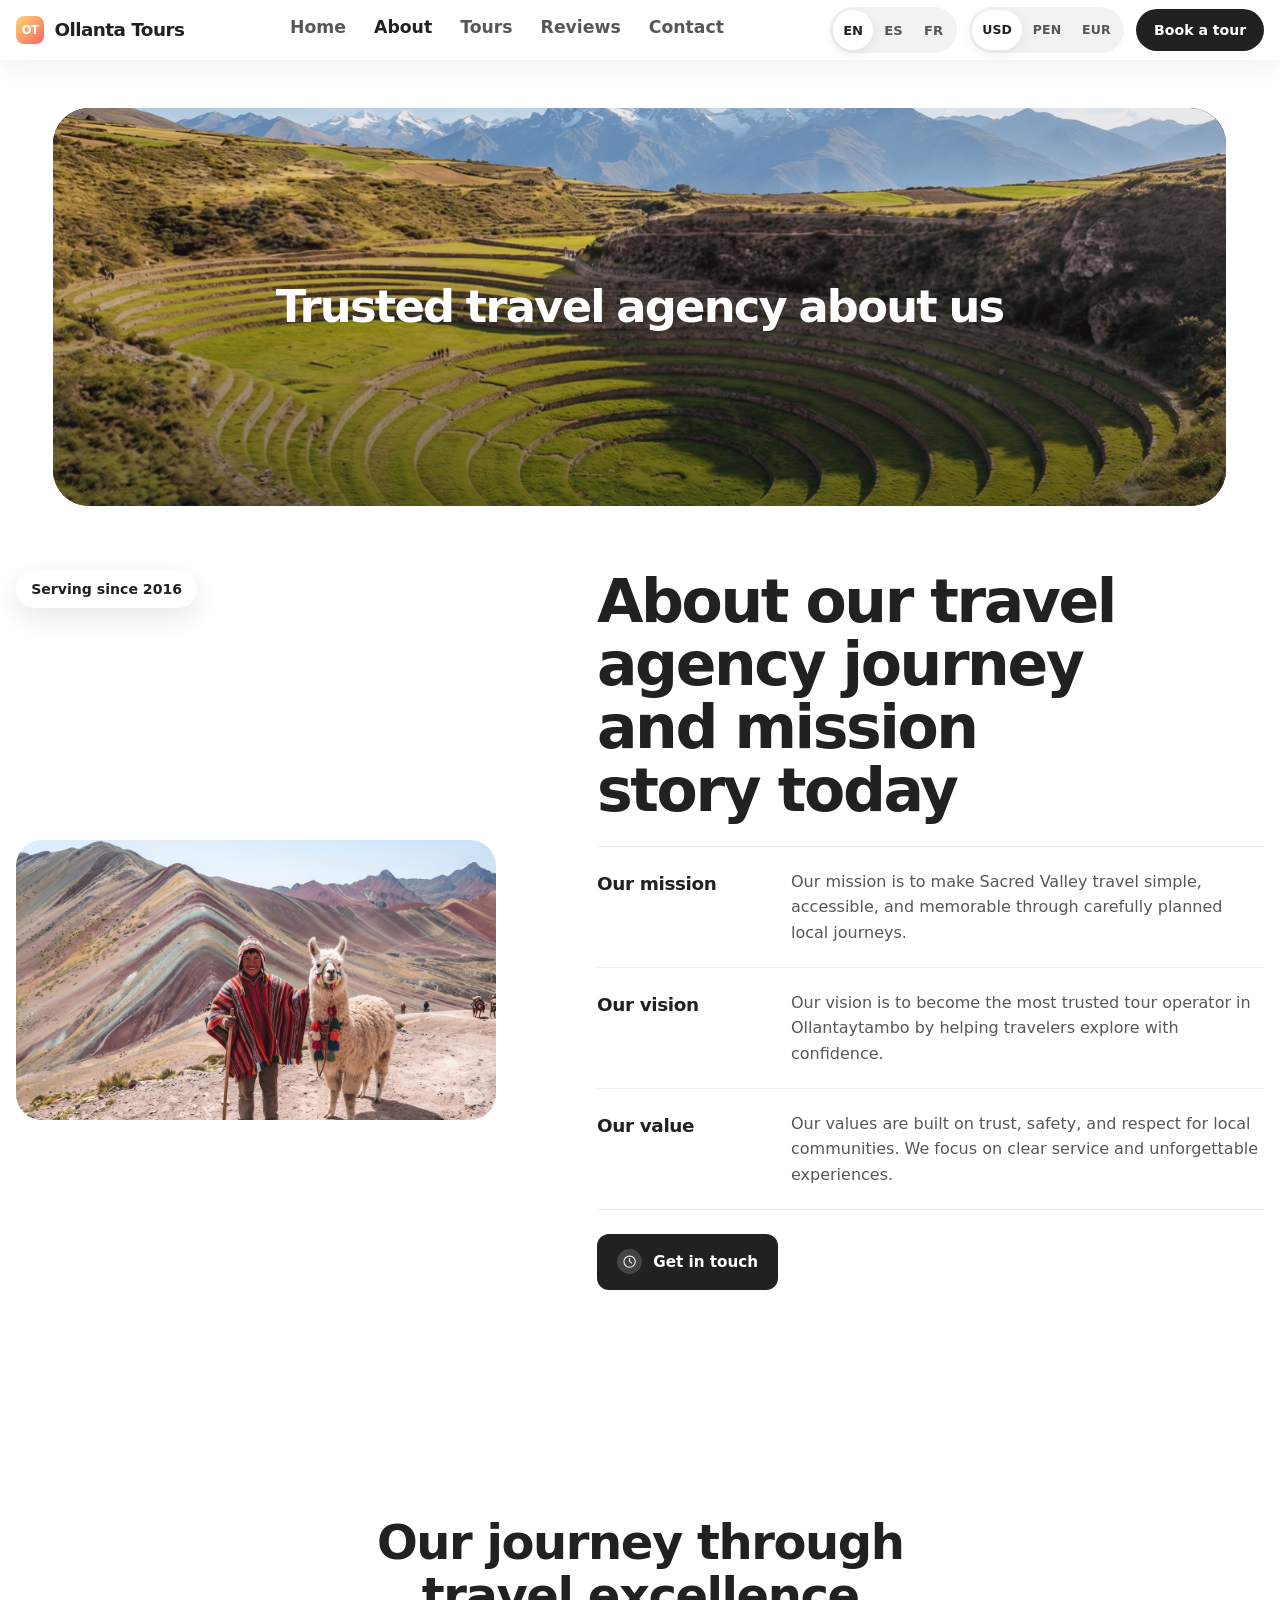
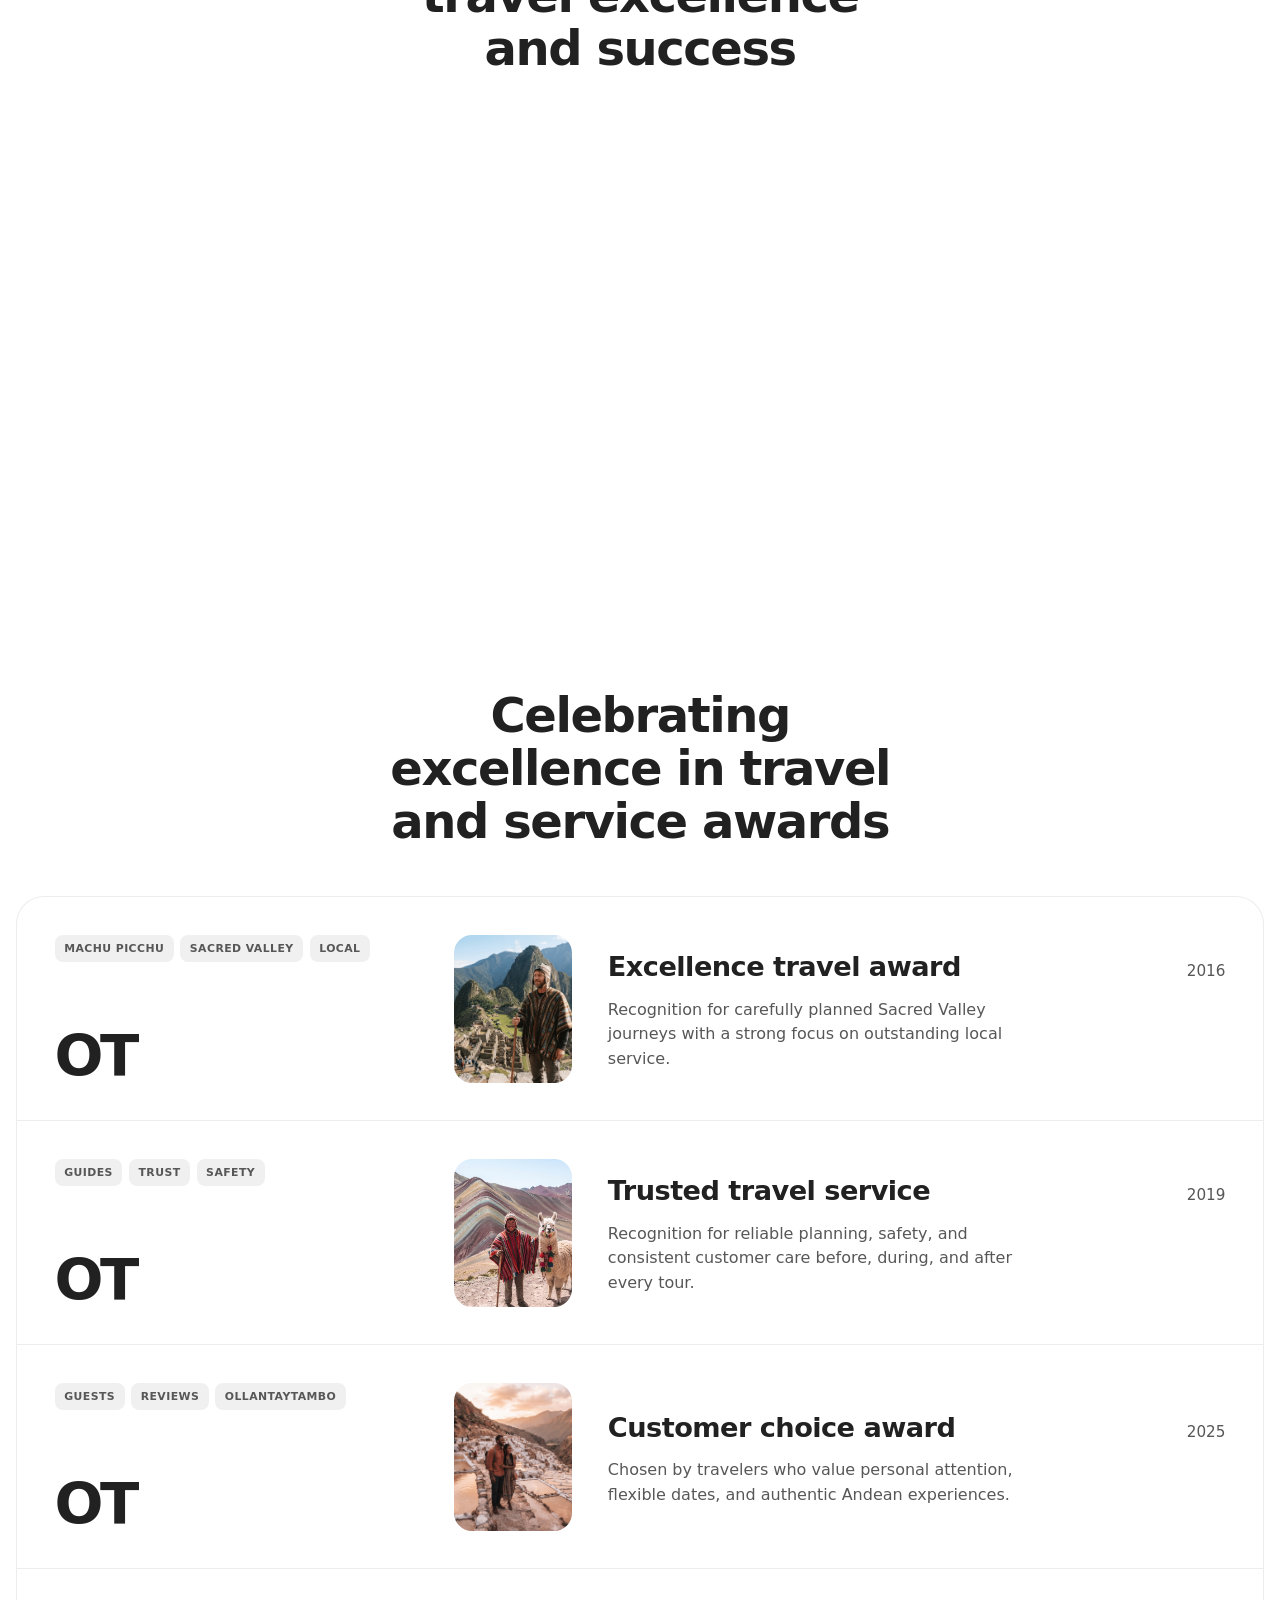
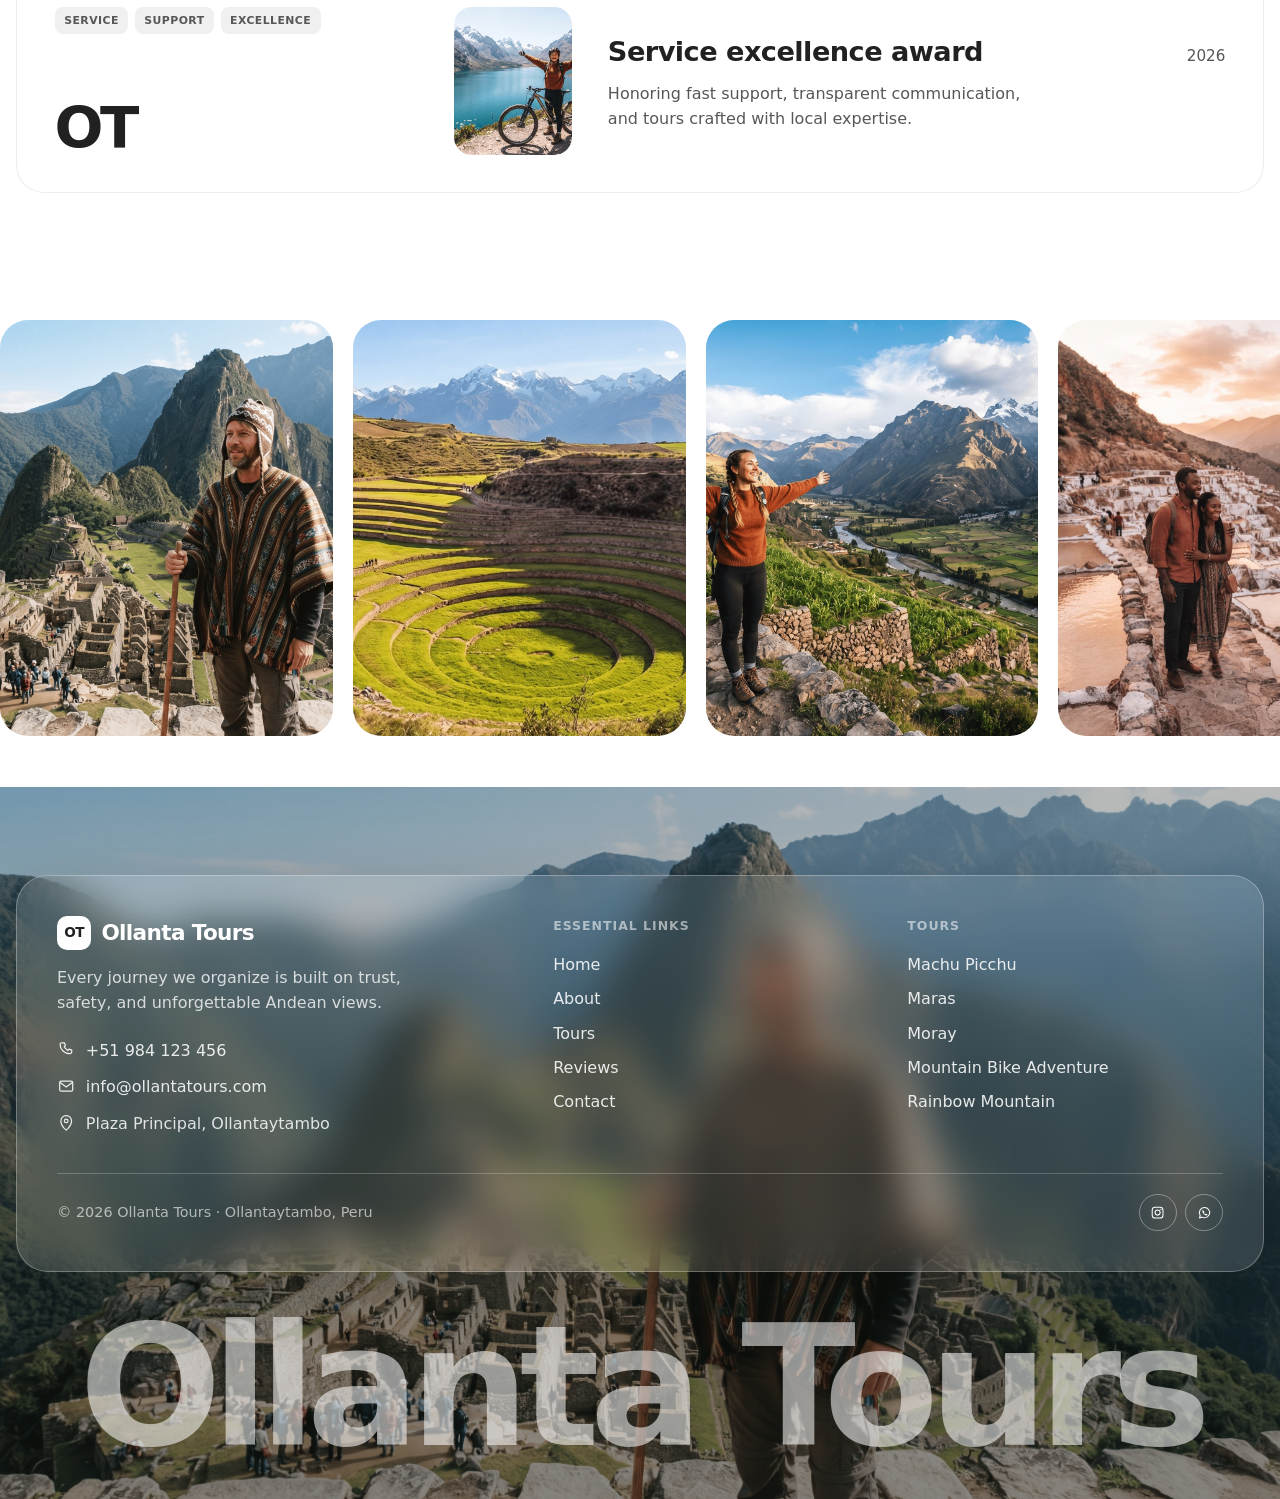
==== commit 0798c487: "Make the site responsive across phone, tablet, and desktop. Restore the mobile Book CTA, tighten mid" ====
--- a/about.html
+++ b/about.html
@@ -62,6 +62,7 @@
         <a href="destinations.html" data-i18n="nav.destinations">Tours</a>
         <a href="testimonials.html" data-i18n="nav.testimonials">Reviews</a>
         <a href="contact.html" data-i18n="nav.contact">Contact</a>
+        <a class="nav-mobile-book btn btn-primary btn-pill" href="booking.html" data-i18n="nav.book">Book a tour</a>
       </nav>
     </header>
 
--- a/styles.css
+++ b/styles.css
@@ -18,6 +18,8 @@
   --radius-pill: 999px;
   --container: min(1360px, calc(100% - 2rem));
   --header-h: 84px;
+  --header-h-scrolled: 60px;
+  --hero-display-size: clamp(1.85rem, 3.5vw, 3.25rem);
   --font: "Satoshi", "Inter", system-ui, sans-serif;
 }
 
@@ -37,6 +39,7 @@
   color: var(--text);
   background: var(--bg);
   line-height: 1.6;
+  overflow-x: clip;
 }
 
 img {
@@ -379,7 +382,8 @@
   font-size: 0.88rem;
 }
 
-.site-header.scrolled .lang-switch button {
+.site-header.scrolled .lang-switch button,
+.site-header.scrolled .currency-switch button {
   padding: 0.3rem 0.65rem;
 }
 
@@ -426,11 +430,24 @@
   background: rgba(255, 255, 255, 0.14);
 }
 
+body[data-page="home"] .site-header:not(.scrolled) .currency-switch {
+  background: rgba(255, 255, 255, 0.14);
+}
+
 body[data-page="home"] .site-header:not(.scrolled) .lang-switch button {
   color: rgba(255, 255, 255, 0.82);
 }
 
+body[data-page="home"] .site-header:not(.scrolled) .currency-switch button {
+  color: rgba(255, 255, 255, 0.82);
+}
+
 body[data-page="home"] .site-header:not(.scrolled) .lang-switch button.active {
+  background: var(--white);
+  color: var(--text);
+}
+
+body[data-page="home"] .site-header:not(.scrolled) .currency-switch button.active {
   background: var(--white);
   color: var(--text);
 }
@@ -505,10 +522,19 @@
   background: rgba(33, 33, 33, 0.06);
 }
 
+.currency-switch {
+  display: inline-flex;
+  padding: 0.2rem;
+  border-radius: var(--radius-pill);
+  background: rgba(33, 33, 33, 0.06);
+}
+
 .lang-switch button {
   border: 0;
   background: transparent;
   color: var(--text-soft);
+  min-height: 40px;
+  min-width: 40px;
   padding: 0.45rem 0.75rem;
   border-radius: var(--radius-pill);
   cursor: pointer;
@@ -516,7 +542,27 @@
   font-weight: 700;
 }
 
+.currency-switch button {
+  border: 0;
+  background: transparent;
+  color: var(--text-soft);
+  min-height: 40px;
+  min-width: 40px;
+  padding: 0.45rem 0.55rem;
+  border-radius: var(--radius-pill);
+  cursor: pointer;
+  font-size: 0.78rem;
+  font-weight: 700;
+  letter-spacing: 0.01em;
+}
+
 .lang-switch button.active {
+  background: var(--white);
+  color: var(--text);
+  box-shadow: 0 4px 12px rgba(33, 33, 33, 0.08);
+}
+
+.currency-switch button.active {
   background: var(--white);
   color: var(--text);
   box-shadow: 0 4px 12px rgba(33, 33, 33, 0.08);
@@ -556,6 +602,25 @@
   font-weight: 600;
   padding: 0.75rem 0;
   border-bottom: 1px solid var(--border);
+}
+
+.nav-mobile .nav-mobile-book {
+  margin-top: 0.75rem;
+  border-bottom: 0;
+  display: inline-flex;
+  align-items: center;
+  justify-content: center;
+  min-height: 48px;
+  padding: 0.85rem 1.15rem;
+  border-radius: var(--radius-pill);
+  background: var(--text);
+  color: var(--white);
+  text-align: center;
+}
+
+.site-header.scrolled .nav-mobile .nav-mobile-book {
+  background: var(--text);
+  color: var(--white);
 }
 
 /* Hero */
@@ -1682,7 +1747,7 @@
 
 .page-hero h1 {
   margin: 0;
-  font-size: clamp(2.8rem, 6vw, 5rem);
+  font-size: clamp(2.15rem, 6vw, 5rem);
   line-height: 0.98;
   letter-spacing: -0.04em;
 }
@@ -1694,6 +1759,48 @@
   font-size: 1.05rem;
 }
 
+.page-hero-centered {
+  text-align: center;
+}
+
+.page-hero-centered .page-hero-head {
+  display: grid;
+  justify-items: center;
+  gap: 0.85rem;
+  margin-inline: auto;
+}
+
+.page-hero-centered h1 {
+  max-width: 16ch;
+  font-size: var(--hero-display-size);
+  line-height: 1.08;
+  letter-spacing: -0.04em;
+  text-wrap: balance;
+}
+
+.page-hero-centered p {
+  max-width: 42ch;
+  margin: 0.35rem 0 0;
+  text-wrap: balance;
+}
+
+.page-hero-badge {
+  display: inline-flex;
+  align-items: center;
+  margin: 0 0 0.15rem;
+  padding: 0.35rem 0.75rem;
+  border: 1px solid var(--border);
+  border-radius: var(--radius-pill);
+  background: var(--white);
+  color: var(--text);
+  box-shadow: 0 8px 20px rgba(33, 33, 33, 0.12);
+  font-size: 0.78rem;
+  font-weight: 700;
+  line-height: 1;
+  text-transform: capitalize;
+  transform: rotate(-7deg);
+}
+
 /* About page — template layout */
 .about-hero {
   padding: calc(var(--header-h) + 1.5rem) 0 0;
@@ -1702,9 +1809,11 @@
 .about-hero-media {
   position: relative;
   overflow: hidden;
-  width: 100%;
-  aspect-ratio: 2.35 / 1;
-  min-height: clamp(260px, 36vw, 520px);
+  width: min(94%, 1180px);
+  max-width: 100%;
+  margin-inline: auto;
+  aspect-ratio: 2.95 / 1;
+  min-height: clamp(190px, 26vw, 370px);
   border-radius: clamp(22px, 3vw, 36px);
   background: #111;
   cursor: crosshair;
@@ -1757,8 +1866,8 @@
   padding: clamp(1.25rem, 4vw, 2.5rem);
   color: var(--white);
   text-align: center;
-  font-size: clamp(2.1rem, 5.2vw, 4.2rem);
-  line-height: 1.05;
+  font-size: var(--hero-display-size);
+  line-height: 1.08;
   letter-spacing: -0.04em;
   text-wrap: balance;
   pointer-events: none;
@@ -1893,6 +2002,14 @@
   height: 0.95rem;
 }
 
+.about-history {
+  padding-bottom: clamp(2rem, 4vw, 3rem);
+}
+
+.about-awards {
+  padding-top: clamp(2rem, 4vw, 3rem);
+}
+
 .about-history-head,
 .about-awards-head {
   position: relative;
@@ -1984,9 +2101,8 @@
 
 .about-year-card-4 {
   grid-column: 3;
-  grid-row: 1 / span 2;
-  margin-top: clamp(3.5rem, 8vw, 6.5rem);
-  align-self: start;
+  grid-row: 2;
+  margin-top: 0;
 }
 
 .about-awards-list {
@@ -2084,7 +2200,8 @@
 }
 
 .about-gallery {
-  padding-top: 0;
+  padding-top: clamp(1.5rem, 3vw, 2.5rem);
+  padding-bottom: clamp(2rem, 4vw, 3.5rem);
   overflow: hidden;
 }
 
@@ -2097,7 +2214,7 @@
 .about-gallery-track {
   display: flex;
   width: max-content;
-  animation: about-gallery-scroll 84s linear infinite;
+  animation: about-gallery-scroll 71s linear infinite;
   will-change: transform;
 }
 
@@ -2110,22 +2227,23 @@
   flex-shrink: 0;
   align-items: stretch;
   gap: var(--about-gallery-gap);
-  /* Same trailing gap as between images → seamless -50% loop */
   padding-right: var(--about-gallery-gap);
 }
 
 .about-gallery-frame {
   flex: 0 0 clamp(220px, 26vw, 360px);
+  width: clamp(220px, 26vw, 360px);
   margin: 0;
   overflow: hidden;
   border-radius: clamp(18px, 2.5vw, 28px);
+  aspect-ratio: 4 / 5;
+  background: #e8e8e8;
 }
 
 .about-gallery-frame img {
   display: block;
   width: 100%;
   height: 100%;
-  aspect-ratio: 4 / 5;
   object-fit: cover;
 }
 
@@ -2134,7 +2252,6 @@
     transform: translate3d(0, 0, 0);
   }
   to {
-    /* Exactly one group width (content + trailing gap) */
     transform: translate3d(-50%, 0, 0);
   }
 }
@@ -2157,6 +2274,278 @@
     padding-right: 0;
     padding-inline: 1rem;
     gap: var(--about-gallery-gap);
+  }
+}
+
+/* Reviews page — Traveli testimonial layout */
+.reviews-hero {
+  padding: calc(var(--header-h) + 1.5rem) 0 0;
+}
+
+.reviews-hero-panel {
+  position: relative;
+  overflow: hidden;
+  display: grid;
+  place-items: start center;
+  min-height: clamp(270px, 37.5vw, 435px);
+  padding: clamp(1rem, 2.6vw, 2rem);
+  border-radius: clamp(22px, 3vw, 36px);
+  background: #111;
+  color: var(--white);
+  cursor: crosshair;
+}
+
+.reviews-hero-panel > .hero-water-canvas {
+  position: absolute;
+  inset: 0;
+  width: 100%;
+  height: 100%;
+  z-index: 0;
+}
+
+.reviews-hero-panel > .hero-water-source {
+  display: none;
+}
+
+.reviews-hero-panel.is-static > .hero-water-canvas {
+  display: none;
+}
+
+.reviews-hero-panel.is-static > .hero-water-source {
+  display: block;
+  position: absolute;
+  inset: 0;
+  width: 100%;
+  height: 100%;
+  object-fit: cover;
+  object-position: center 88%;
+  z-index: 0;
+}
+
+.reviews-hero-shade {
+  position: absolute;
+  inset: 0;
+  z-index: 1;
+  pointer-events: none;
+  background:
+    linear-gradient(
+      180deg,
+      rgba(6, 10, 12, 0.42) 0%,
+      rgba(6, 10, 12, 0.16) 42%,
+      rgba(6, 10, 12, 0.1) 100%
+    );
+}
+
+.reviews-hero-panel h1 {
+  position: relative;
+  z-index: 2;
+  margin: 0;
+  max-width: 12em;
+  text-align: center;
+  font-size: var(--hero-display-size);
+  line-height: 1.08;
+  letter-spacing: -0.04em;
+}
+
+.reviews-hero-copy {
+  position: relative;
+  z-index: 2;
+  display: grid;
+  justify-items: center;
+  gap: 0.9rem;
+}
+
+.reviews-hero-badge {
+  display: inline-flex;
+  align-items: center;
+  margin: 0;
+  padding: 0.35rem 0.75rem;
+  border: 1px solid var(--border);
+  border-radius: var(--radius-pill);
+  background: var(--white);
+  color: var(--text);
+  box-shadow: 0 8px 20px rgba(33, 33, 33, 0.12);
+  font-size: 0.78rem;
+  font-weight: 700;
+  line-height: 1;
+  letter-spacing: 0;
+  text-transform: capitalize;
+  transform: rotate(-7deg);
+}
+
+.reviews-carousel-section {
+  padding-top: clamp(2rem, 4.5vw, 3.5rem);
+  padding-bottom: clamp(2.5rem, 5vw, 4rem);
+  overflow: hidden;
+}
+
+.reviews-marquee {
+  --reviews-gap: clamp(1rem, 2vw, 1.5rem);
+  width: 100%;
+  overflow: hidden;
+  cursor: grab;
+  touch-action: pan-y;
+  user-select: none;
+  -webkit-user-select: none;
+  mask-image: linear-gradient(90deg, transparent, #000 4%, #000 96%, transparent);
+  -webkit-mask-image: linear-gradient(90deg, transparent, #000 4%, #000 96%, transparent);
+}
+
+.reviews-marquee.is-dragging {
+  cursor: grabbing;
+}
+
+.reviews-marquee img {
+  -webkit-user-drag: none;
+  pointer-events: none;
+}
+
+.reviews-track {
+  display: flex;
+  width: max-content;
+  will-change: transform;
+  transform: translate3d(0, 0, 0);
+}
+
+.reviews-group {
+  display: flex;
+  flex-shrink: 0;
+  align-items: flex-start;
+  gap: var(--reviews-gap);
+  padding-right: var(--reviews-gap);
+}
+
+.reviews-card {
+  flex: 0 0 clamp(280px, 30vw, 400px);
+  width: clamp(280px, 30vw, 400px);
+  display: flex;
+  flex-direction: column;
+  justify-content: space-between;
+  gap: 1.25rem;
+  min-height: clamp(420px, 52vw, 540px);
+  padding: 0.7rem;
+  border: 1px solid var(--border);
+  border-radius: clamp(16px, 2vw, 22px);
+  background: var(--white);
+  box-shadow: 0 18px 40px rgba(33, 33, 33, 0.06);
+}
+
+.reviews-group .reviews-card:nth-child(even) {
+  margin-top: clamp(2.5rem, 5vw, 4.5rem);
+}
+
+.reviews-card-stars {
+  padding: 0.85rem 0.85rem 0;
+  color: var(--text);
+  font-size: 0.95rem;
+  letter-spacing: 0.12em;
+  line-height: 1;
+}
+
+.reviews-card blockquote {
+  margin: 0;
+  padding: 0 0.85rem;
+  color: var(--text);
+  font-size: clamp(1rem, 1.35vw, 1.15rem);
+  font-weight: 500;
+  line-height: 1.45;
+  letter-spacing: -0.01em;
+}
+
+.reviews-card blockquote > span[aria-hidden="true"] {
+  font-weight: 700;
+}
+
+.reviews-card-footer {
+  position: relative;
+  display: flex;
+  align-items: center;
+  justify-content: space-between;
+  gap: 0.85rem;
+  min-height: 92px;
+  margin-top: auto;
+  padding: 1rem 1.1rem;
+  overflow: hidden;
+  border-radius: clamp(12px, 1.6vw, 16px);
+  color: var(--white);
+  background:
+    linear-gradient(90deg, rgba(12, 16, 18, 0.72), rgba(12, 16, 18, 0.45)),
+    var(--reviews-footer-image) center / cover no-repeat;
+}
+
+.reviews-card-footer > div {
+  position: relative;
+  z-index: 1;
+  display: grid;
+  gap: 0.2rem;
+  min-width: 0;
+}
+
+.reviews-card-footer strong {
+  font-size: 0.98rem;
+  font-weight: 700;
+  letter-spacing: -0.02em;
+}
+
+.reviews-card-footer span {
+  color: rgba(255, 255, 255, 0.82);
+  font-size: 0.84rem;
+}
+
+.reviews-card-footer img {
+  position: relative;
+  z-index: 1;
+  flex: 0 0 50px;
+  width: 50px;
+  height: 50px;
+  border-radius: 50%;
+  object-fit: cover;
+  border: 2px solid rgba(255, 255, 255, 0.55);
+}
+
+@media (prefers-reduced-motion: reduce) {
+  .reviews-marquee {
+    cursor: default;
+  }
+
+  .reviews-track {
+    width: 100%;
+    justify-content: center;
+    transform: none !important;
+  }
+
+  .reviews-group[aria-hidden="true"] {
+    display: none;
+  }
+
+  .reviews-group {
+    flex-wrap: wrap;
+    justify-content: center;
+    width: 100%;
+    padding-right: 0;
+    padding-inline: 1rem;
+    gap: var(--reviews-gap);
+  }
+
+  .reviews-group .reviews-card:nth-child(even) {
+    margin-top: 0;
+  }
+
+  .reviews-marquee {
+    mask-image: none;
+    -webkit-mask-image: none;
+  }
+}
+
+@media (max-width: 800px) {
+  .reviews-hero-panel {
+    min-height: clamp(225px, 54vw, 315px);
+    padding: 0.9rem;
+  }
+
+  .reviews-hero-panel h1 {
+    max-width: 12em;
+    font-size: var(--hero-display-size);
   }
 }
 
@@ -2246,6 +2635,7 @@
   .about-fx-pop,
   .about-word,
   .about-hero-media.is-static > .hero-water-source,
+  .reviews-hero-panel.is-static > .hero-water-source,
   .about-story-media img {
     opacity: 1 !important;
     transform: none !important;
@@ -2280,7 +2670,7 @@
   .about-year-card-4 {
     grid-column: 2;
     grid-row: auto;
-    margin-top: 3rem;
+    margin-top: 0;
   }
 
   .about-award-row {
@@ -2305,8 +2695,9 @@
 
 @media (max-width: 900px) {
   .about-hero-media {
-    aspect-ratio: 16 / 10;
-    min-height: 240px;
+    width: 100%;
+    aspect-ratio: 16 / 9;
+    min-height: 200px;
   }
 
   .about-story-grid {
@@ -2388,6 +2779,86 @@
   align-items: start;
 }
 
+.detail-gallery {
+  display: grid;
+  gap: 0.75rem;
+  width: 100%;
+}
+
+.detail-gallery[data-count="1"] {
+  grid-template-columns: 1fr;
+}
+
+.detail-gallery[data-count="2"] {
+  grid-template-columns: repeat(2, minmax(0, 1fr));
+}
+
+.detail-gallery[data-count="3"] {
+  grid-template-columns: repeat(3, minmax(0, 1fr));
+}
+
+.detail-gallery[data-count="4"] {
+  grid-template-columns: repeat(2, minmax(0, 1fr));
+}
+
+.detail-gallery[data-count="5"] {
+  grid-template-columns: repeat(3, minmax(0, 1fr));
+}
+
+.detail-gallery-item {
+  position: relative;
+  margin: 0;
+  border-radius: 20px;
+  overflow: hidden;
+  aspect-ratio: 16 / 9;
+  background: var(--bg-soft);
+}
+
+.detail-gallery:not([data-count="1"]) .detail-gallery-item {
+  aspect-ratio: 4 / 3;
+  border-radius: 16px;
+}
+
+.detail-gallery[data-count="5"] .detail-gallery-item:first-child {
+  grid-column: span 2;
+  aspect-ratio: 16 / 9;
+}
+
+.detail-gallery-item img {
+  display: block;
+  width: 100%;
+  height: 100%;
+  object-fit: cover;
+}
+
+.detail-gallery-item figcaption {
+  position: absolute;
+  inset: auto 0 0;
+  padding: 1.4rem 0.75rem 0.65rem;
+  background: linear-gradient(transparent, rgba(12, 16, 20, 0.72));
+  color: #fff;
+  font-size: 0.82rem;
+  font-weight: 600;
+  line-height: 1.2;
+}
+
+@media (prefers-reduced-motion: no-preference) {
+  .detail-gallery-item {
+    animation: detail-gallery-in 0.35s ease both;
+  }
+
+  @keyframes detail-gallery-in {
+    from {
+      opacity: 0;
+      transform: translateY(8px) scale(0.98);
+    }
+    to {
+      opacity: 1;
+      transform: none;
+    }
+  }
+}
+
 .detail-content h2,
 .detail-content h3 {
   margin: 2rem 0 0.75rem;
@@ -2400,7 +2871,7 @@
 
 .booking-panel {
   position: sticky;
-  top: calc(var(--header-h) + 1rem);
+  top: calc(var(--header-h-scrolled, 60px) + 1rem);
   padding: 1.5rem;
   border-radius: var(--radius-md);
   border: 1px solid var(--border);
@@ -2433,6 +2904,13 @@
 .tour-multi {
   position: relative;
   margin-top: 0.35rem;
+}
+
+.tour-multi-hint {
+  margin: 0 0 0.45rem;
+  font-size: 0.82rem;
+  line-height: 1.35;
+  color: var(--muted, #5c6570);
 }
 
 .tour-multi-button {
@@ -2535,9 +3013,7 @@
 
 .tour-booking-row {
   display: grid;
-  grid-template-columns: repeat(2, minmax(105px, 1fr));
   gap: 0.75rem;
-  align-items: end;
   padding: 0.9rem;
   border: 1px solid var(--border);
   border-radius: 12px;
@@ -2545,14 +3021,50 @@
 }
 
 .tour-booking-row > strong {
-  grid-column: 1 / -1;
-  align-self: center;
   line-height: 1.25;
 }
 
+.tour-booking-body {
+  display: grid;
+  grid-template-columns: minmax(0, 1fr) clamp(96px, 28%, 160px);
+  gap: 0.75rem;
+  align-items: stretch;
+}
+
+.tour-booking-main {
+  display: grid;
+  grid-template-columns: repeat(2, minmax(0, 1fr));
+  gap: 0.75rem;
+  align-items: start;
+  min-width: 0;
+}
+
+.tour-booking-photo {
+  position: relative;
+  margin: 0;
+  min-height: 100%;
+  border-radius: 10px;
+  overflow: hidden;
+  background: var(--bg-soft);
+  aspect-ratio: 4 / 3;
+}
+
+.tour-booking-photo img {
+  display: block;
+  width: 100%;
+  height: 100%;
+  object-fit: cover;
+}
+
 .tour-date-field {
   display: grid;
   gap: 0.4rem;
+}
+
+.tour-travelers-field {
+  display: grid;
+  gap: 0.3rem;
+  align-content: start;
 }
 
 .booking-panel .tour-booking-row label,
@@ -2597,6 +3109,10 @@
   border-color: rgba(255, 255, 255, 0.24);
   background: rgba(255, 255, 255, 0.06);
   color: var(--white);
+}
+
+.hero-booking .tour-multi-hint {
+  color: rgba(255, 255, 255, 0.82);
 }
 
 .hero-booking .tour-multi-button:focus-visible {
@@ -2634,9 +3150,20 @@
 }
 
 .hero-booking .tour-booking-row {
-  grid-template-columns: 1fr;
   border-color: rgba(255, 255, 255, 0.18);
   background: rgba(255, 255, 255, 0.08);
+}
+
+.hero-booking .tour-booking-main {
+  grid-template-columns: 1fr;
+}
+
+.hero-booking .tour-booking-body {
+  grid-template-columns: 1fr;
+}
+
+.hero-booking .tour-booking-photo {
+  display: none;
 }
 
 .hero-booking .tour-booking-details {
@@ -3000,16 +3527,297 @@
   box-shadow: 0 0 0 3px rgba(66, 133, 244, 0.18);
 }
 
-.contact-grid {
-  display: grid;
-  grid-template-columns: repeat(3, minmax(0, 1fr));
-  gap: 1.25rem;
+.detail-combine-hint {
+  margin: 0.45rem 0 0;
+  font-size: 0.84rem;
+  font-weight: 600;
+  line-height: 1.35;
+  color: var(--muted, #5c6570);
+}
+
+.detail-booking-panel .order-price-summary {
+  margin-top: 0.85rem;
+}
+
+.detail-booking-panel .tour-booking-details {
+  max-height: min(52vh, 520px);
+  overflow-y: auto;
+  padding-right: 0.15rem;
 }
 
 .contact-card {
   padding: 1.5rem;
   border-radius: var(--radius-md);
   background: var(--bg-soft);
+}
+
+/* Contact page — Traveli layout */
+.contact-page-hero {
+  padding-bottom: 0.5rem;
+}
+
+.contact-page-hero h1 {
+  max-width: 14ch;
+  text-transform: uppercase;
+  letter-spacing: -0.03em;
+}
+
+.contact-section {
+  padding-top: clamp(1.5rem, 3vw, 2.5rem);
+}
+
+.contact-layout {
+  display: grid;
+  grid-template-columns: minmax(280px, 0.92fr) minmax(0, 1.2fr);
+  gap: clamp(1.25rem, 3vw, 2rem);
+  align-items: stretch;
+}
+
+.contact-info-panel {
+  position: relative;
+  overflow: hidden;
+  display: flex;
+  flex-direction: column;
+  justify-content: flex-end;
+  min-height: clamp(480px, 68vh, 720px);
+  padding: clamp(1.4rem, 3vw, 2rem);
+  border-radius: clamp(18px, 2.5vw, 28px);
+  color: var(--white);
+  background:
+    linear-gradient(180deg, rgba(8, 14, 14, 0.28) 0%, rgba(8, 14, 14, 0.72) 100%),
+    url("assets/footer-bg.jpg") center / cover no-repeat;
+}
+
+.contact-info-shade {
+  position: absolute;
+  inset: 0;
+  z-index: 0;
+  pointer-events: none;
+  background:
+    linear-gradient(160deg, rgba(8, 14, 14, 0.2) 0%, rgba(8, 14, 14, 0.55) 45%, rgba(8, 14, 14, 0.78) 100%);
+}
+
+.contact-info-content {
+  position: relative;
+  z-index: 1;
+  display: grid;
+  gap: 1rem;
+}
+
+.contact-info-content h2 {
+  margin: 0;
+  max-width: 14ch;
+  font-size: clamp(1.55rem, 2.8vw, 2.2rem);
+  line-height: 1.12;
+  letter-spacing: -0.03em;
+  text-wrap: balance;
+}
+
+.contact-info-content > p {
+  margin: 0;
+  max-width: 36ch;
+  color: rgba(255, 255, 255, 0.82);
+  font-size: 0.95rem;
+  line-height: 1.55;
+}
+
+.contact-info-list {
+  display: grid;
+  gap: 0.75rem;
+  margin-top: 0.5rem;
+}
+
+.contact-info-item {
+  display: grid;
+  grid-template-columns: auto 1fr;
+  gap: 0.85rem;
+  align-items: center;
+  padding: 0.9rem 1rem;
+  border: 1px solid rgba(255, 255, 255, 0.22);
+  border-radius: 16px;
+  background: rgba(255, 255, 255, 0.14);
+  backdrop-filter: blur(12px) saturate(1.15);
+  -webkit-backdrop-filter: blur(12px) saturate(1.15);
+}
+
+.contact-info-icon {
+  display: inline-grid;
+  place-items: center;
+  width: 2.4rem;
+  height: 2.4rem;
+  border-radius: 999px;
+  background: rgba(255, 255, 255, 0.16);
+  color: var(--white);
+}
+
+.contact-info-icon svg {
+  width: 1.05rem;
+  height: 1.05rem;
+}
+
+.contact-info-item span {
+  display: block;
+  margin-bottom: 0.15rem;
+  color: rgba(255, 255, 255, 0.72);
+  font-size: 0.72rem;
+  font-weight: 700;
+  letter-spacing: 0.06em;
+  text-transform: uppercase;
+}
+
+.contact-info-item a,
+.contact-info-item strong {
+  color: var(--white);
+  font-size: 0.98rem;
+  font-weight: 700;
+  text-decoration: none;
+  word-break: break-word;
+}
+
+.contact-info-item a:hover,
+.contact-info-item a:focus-visible {
+  text-decoration: underline;
+}
+
+.contact-form-panel {
+  padding: clamp(1.35rem, 3vw, 2rem);
+  border: 1px solid var(--border);
+  border-radius: clamp(18px, 2.5vw, 28px);
+  background: var(--white);
+  box-shadow: 0 18px 40px rgba(33, 33, 33, 0.05);
+}
+
+.contact-form-grid {
+  display: grid;
+  grid-template-columns: repeat(2, minmax(0, 1fr));
+  gap: 1rem 1.15rem;
+}
+
+.contact-field {
+  display: grid;
+  gap: 0.4rem;
+  align-content: start;
+  min-width: 0;
+}
+
+.contact-field-full {
+  grid-column: 1 / -1;
+}
+
+.contact-form-panel label,
+.contact-field > label,
+.phone-field-wrap.contact-field > label {
+  display: block;
+  margin: 0;
+  color: var(--text-muted);
+  font-size: 0.74rem;
+  font-weight: 700;
+  letter-spacing: 0.06em;
+  text-transform: uppercase;
+}
+
+.contact-form-panel input,
+.contact-form-panel select,
+.contact-form-panel textarea,
+.contact-form-panel .phone-number-input {
+  width: 100%;
+  padding: 0.9rem 0.95rem;
+  border: 0;
+  border-radius: 12px;
+  background: var(--bg-soft);
+  color: var(--text);
+  font: inherit;
+}
+
+.contact-form-panel textarea {
+  min-height: 140px;
+  resize: vertical;
+}
+
+.contact-form-panel input:focus,
+.contact-form-panel select:focus,
+.contact-form-panel textarea:focus,
+.contact-form-panel .phone-number-input:focus {
+  outline: none;
+  box-shadow: 0 0 0 3px rgba(33, 33, 33, 0.08);
+}
+
+.contact-form-panel .phone-field-wrap.contact-field {
+  margin: 0;
+}
+
+.contact-form-panel .phone-field {
+  display: grid;
+  grid-template-columns: auto minmax(0, 1fr);
+  gap: 0.45rem;
+  align-items: stretch;
+}
+
+.contact-form-panel .phone-country-btn {
+  height: 100%;
+  min-height: 3.05rem;
+  border: 0;
+  border-radius: 12px;
+  background: var(--bg-soft);
+}
+
+.contact-form-panel .tour-multi-trigger {
+  width: 100%;
+  min-height: 3.05rem;
+  border: 0;
+  border-radius: 12px;
+  background: var(--bg-soft);
+  justify-content: space-between;
+}
+
+.contact-submit {
+  margin-top: 1.25rem;
+  min-width: 180px;
+}
+
+.contact-map-section {
+  padding: 0 0 clamp(2rem, 4vw, 3rem);
+}
+
+.contact-map-frame {
+  width: min(94%, 1180px);
+  margin-inline: auto;
+  overflow: hidden;
+  border-radius: clamp(18px, 2.5vw, 28px);
+  border: 1px solid var(--border);
+  background: #dfe7ef;
+  box-shadow: 0 18px 40px rgba(33, 33, 33, 0.06);
+  aspect-ratio: 2.35 / 1;
+  min-height: clamp(280px, 42vw, 460px);
+}
+
+.contact-map-frame iframe {
+  display: block;
+  width: 100%;
+  height: 100%;
+  border: 0;
+  filter: none;
+  -webkit-filter: none;
+}
+
+@media (max-width: 900px) {
+  .contact-layout {
+    grid-template-columns: 1fr;
+  }
+
+  .contact-info-panel {
+    min-height: clamp(380px, 70vw, 520px);
+  }
+
+  .contact-form-grid {
+    grid-template-columns: 1fr;
+  }
+}
+
+@media (max-width: 640px) {
+  .contact-submit {
+    width: 100%;
+  }
 }
 
 .site-footer {
@@ -3182,7 +3990,7 @@
 .footer-watermark {
   margin: 0;
   padding-inline: 0.25rem;
-  color: rgba(255, 255, 255, 0.42);
+  color: rgba(255, 255, 255, 0.55);
   font-size: clamp(3.4rem, 14vw, 10.5rem);
   font-weight: 800;
   line-height: 0.85;
@@ -3192,10 +4000,11 @@
   pointer-events: none;
   user-select: none;
   opacity: 0;
-  transform: translate3d(0, 48px, 0);
+  transform: translate3d(0, 96px, 0) scale(0.96);
   transition:
-    opacity 0.9s cubic-bezier(0.22, 1, 0.36, 1),
-    transform 0.9s cubic-bezier(0.22, 1, 0.36, 1);
+    opacity 2.4s cubic-bezier(0.16, 1, 0.3, 1),
+    transform 2.4s cubic-bezier(0.16, 1, 0.3, 1);
+  transition-delay: 0.15s;
 }
 
 .site-footer.is-revealed .footer-watermark {
@@ -3256,7 +4065,8 @@
     padding-inline: 1rem;
   }
 
-  .lang-switch button {
+  .lang-switch button,
+  .currency-switch button {
     padding-inline: 0.58rem;
   }
 }
@@ -3272,6 +4082,14 @@
     grid-template-columns: 1fr 1fr;
   }
 
+  .story-photos {
+    grid-template-columns: repeat(2, minmax(0, 1fr));
+  }
+
+  .tour-plan-card {
+    flex: 0 0 calc((100% - var(--tour-plan-gap)) / 2);
+  }
+
   .footer-grid {
     grid-template-columns: 1fr 1fr;
   }
@@ -3305,12 +4123,28 @@
     grid-template-columns: repeat(3, minmax(0, 1fr));
   }
 
+  .hero-shell {
+    overflow: visible;
+  }
+
+  .hero-media,
+  .hero-overlay {
+    border-radius: var(--radius-lg);
+    overflow: hidden;
+  }
+
   .hero-booking {
     position: static;
     width: 100%;
-    max-width: 360px;
+    max-width: min(100%, 420px);
     margin-left: auto;
     margin-top: 2rem;
+  }
+
+  .hero-booking .tour-multi-menu {
+    top: calc(48px + 0.45rem);
+    bottom: auto;
+    box-shadow: 0 18px 48px rgba(0, 0, 0, 0.34);
   }
 
   .hero-content {
@@ -3323,6 +4157,10 @@
     justify-content: flex-end;
     padding: calc(var(--header-h) + 1rem) 1.5rem 2rem;
   }
+
+  .booking-panel {
+    top: calc(var(--header-h-scrolled, 60px) + 0.75rem);
+  }
 }
 
 @media (max-width: 768px) {
@@ -3335,6 +4173,8 @@
     display: inline-flex;
     align-items: center;
     justify-content: center;
+    min-width: 44px;
+    min-height: 44px;
   }
 
   .card-grid-3,
@@ -3346,8 +4186,18 @@
   .contact-grid,
   .footer-grid,
   .detail-layout,
-  .story-grid {
+  .story-grid,
+  .values-panel {
     grid-template-columns: 1fr;
+  }
+
+  .detail-gallery[data-count="3"],
+  .detail-gallery[data-count="5"] {
+    grid-template-columns: repeat(2, minmax(0, 1fr));
+  }
+
+  .detail-gallery[data-count="5"] .detail-gallery-item:first-child {
+    grid-column: span 2;
   }
 
   body[data-page="home"] .faq-head,
@@ -3355,12 +4205,16 @@
     width: 100%;
   }
 
-  .hero-content {
-    padding: 1.5rem;
+  .hero-content,
+  body[data-page="home"] .hero-content {
+    padding: calc(var(--header-h) + 0.75rem) 1rem 1.5rem;
   }
 
   .hero-booking {
-    padding: 1.25rem;
+    max-width: none;
+    margin-left: 0;
+    margin-top: 1.25rem;
+    padding: 1.15rem;
   }
 
   .hero-booking-grid {
@@ -3371,13 +4225,70 @@
     width: 100%;
   }
 
+  .hero-shell {
+    min-height: auto;
+    border-radius: 20px;
+  }
+
+  .hero-media,
+  .hero-overlay {
+    border-radius: 20px;
+  }
+
+  .booking-panel,
+  .detail-booking-panel {
+    position: static;
+    top: auto;
+  }
+
   .tour-booking-row {
+    align-items: stretch;
+  }
+
+  .tour-booking-body {
     grid-template-columns: 1fr;
-    align-items: stretch;
+  }
+
+  .tour-booking-photo {
+    order: -1;
+    max-height: 160px;
+    aspect-ratio: 16 / 9;
+  }
+
+  .tour-booking-main,
+  .tour-price-details {
+    grid-template-columns: 1fr;
   }
 
   .tour-multi-menu {
     min-width: 100%;
+  }
+
+  .tour-date-later {
+    min-height: 44px;
+  }
+
+  .tour-date-later input {
+    width: 1.15rem;
+    height: 1.15rem;
+  }
+
+  .testimonials-head .section-title span {
+    white-space: normal;
+  }
+
+  .reviews-card {
+    flex-basis: min(88vw, 320px);
+    width: min(88vw, 320px);
+    min-height: 360px;
+  }
+
+  .reviews-group .reviews-card:nth-child(even) {
+    margin-top: 0;
+  }
+
+  .reviews-marquee {
+    touch-action: pan-x pan-y;
   }
 
   .order-modal-actions {
@@ -3415,28 +4326,11 @@
   body[data-page="home"] .story-photos {
     grid-template-columns: repeat(2, minmax(0, 1fr));
     gap: 0.85rem;
-    padding-bottom: 1.5rem;
-  }
-
-  .values-panel {
-    grid-template-columns: 1fr;
-  }
-
-  .value-cell {
-    border-right: none;
-    border-bottom: 1px solid var(--border);
-  }
-
-  .value-cell:last-child {
-    border-bottom: none;
-  }
-
-  body[data-page="home"] .story-photos.is-active .story-photo-lift:nth-child(2) {
-    transform: translate3d(0, -8%, 0) rotate(6deg);
-  }
-
+  }
+
+  body[data-page="home"] .story-photos.is-active .story-photo-lift:nth-child(2),
   body[data-page="home"] .story-photos.is-active .story-photo-lift:nth-child(4) {
-    transform: translate3d(0, -10%, 0) rotate(7deg);
+    transform: none;
   }
 
   .tour-plans-section {
@@ -3470,6 +4364,18 @@
   .instagram-grid {
     grid-template-columns: repeat(2, minmax(0, 1fr));
   }
+
+  .page-hero {
+    padding: calc(var(--header-h) + 1.5rem) 0 1rem;
+  }
+
+  .page-hero h1 {
+    font-size: clamp(2.05rem, 9vw, 3.2rem);
+  }
+
+  .container {
+    width: min(1360px, calc(100% - 1.25rem));
+  }
 }
 
 @media (max-width: 430px) {
@@ -3490,18 +4396,41 @@
     font-size: 0.72rem;
   }
 
-  .lang-switch {
+  .lang-switch,
+  .currency-switch {
     padding: 0.12rem;
   }
 
   .lang-switch button,
-  .site-header.scrolled .lang-switch button {
-    padding: 0.32rem 0.42rem;
-    font-size: 0.7rem;
+  .currency-switch button,
+  .site-header.scrolled .lang-switch button,
+  .site-header.scrolled .currency-switch button {
+    min-width: 36px;
+    min-height: 40px;
+    padding: 0.35rem 0.4rem;
+    font-size: 0.72rem;
   }
 
   .nav-toggle {
-    width: 38px;
-    height: 38px;
-  }
-}
+    width: 44px;
+    height: 44px;
+  }
+
+  .hero-title {
+    font-size: clamp(1.65rem, 8.5vw, 2.2rem);
+  }
+
+  .reviews-card {
+    flex-basis: min(92vw, 300px);
+    width: min(92vw, 300px);
+    min-height: 340px;
+  }
+
+  .tour-booking-details {
+    max-height: none;
+  }
+
+  .detail-booking-panel .tour-booking-details {
+    max-height: none;
+  }
+}
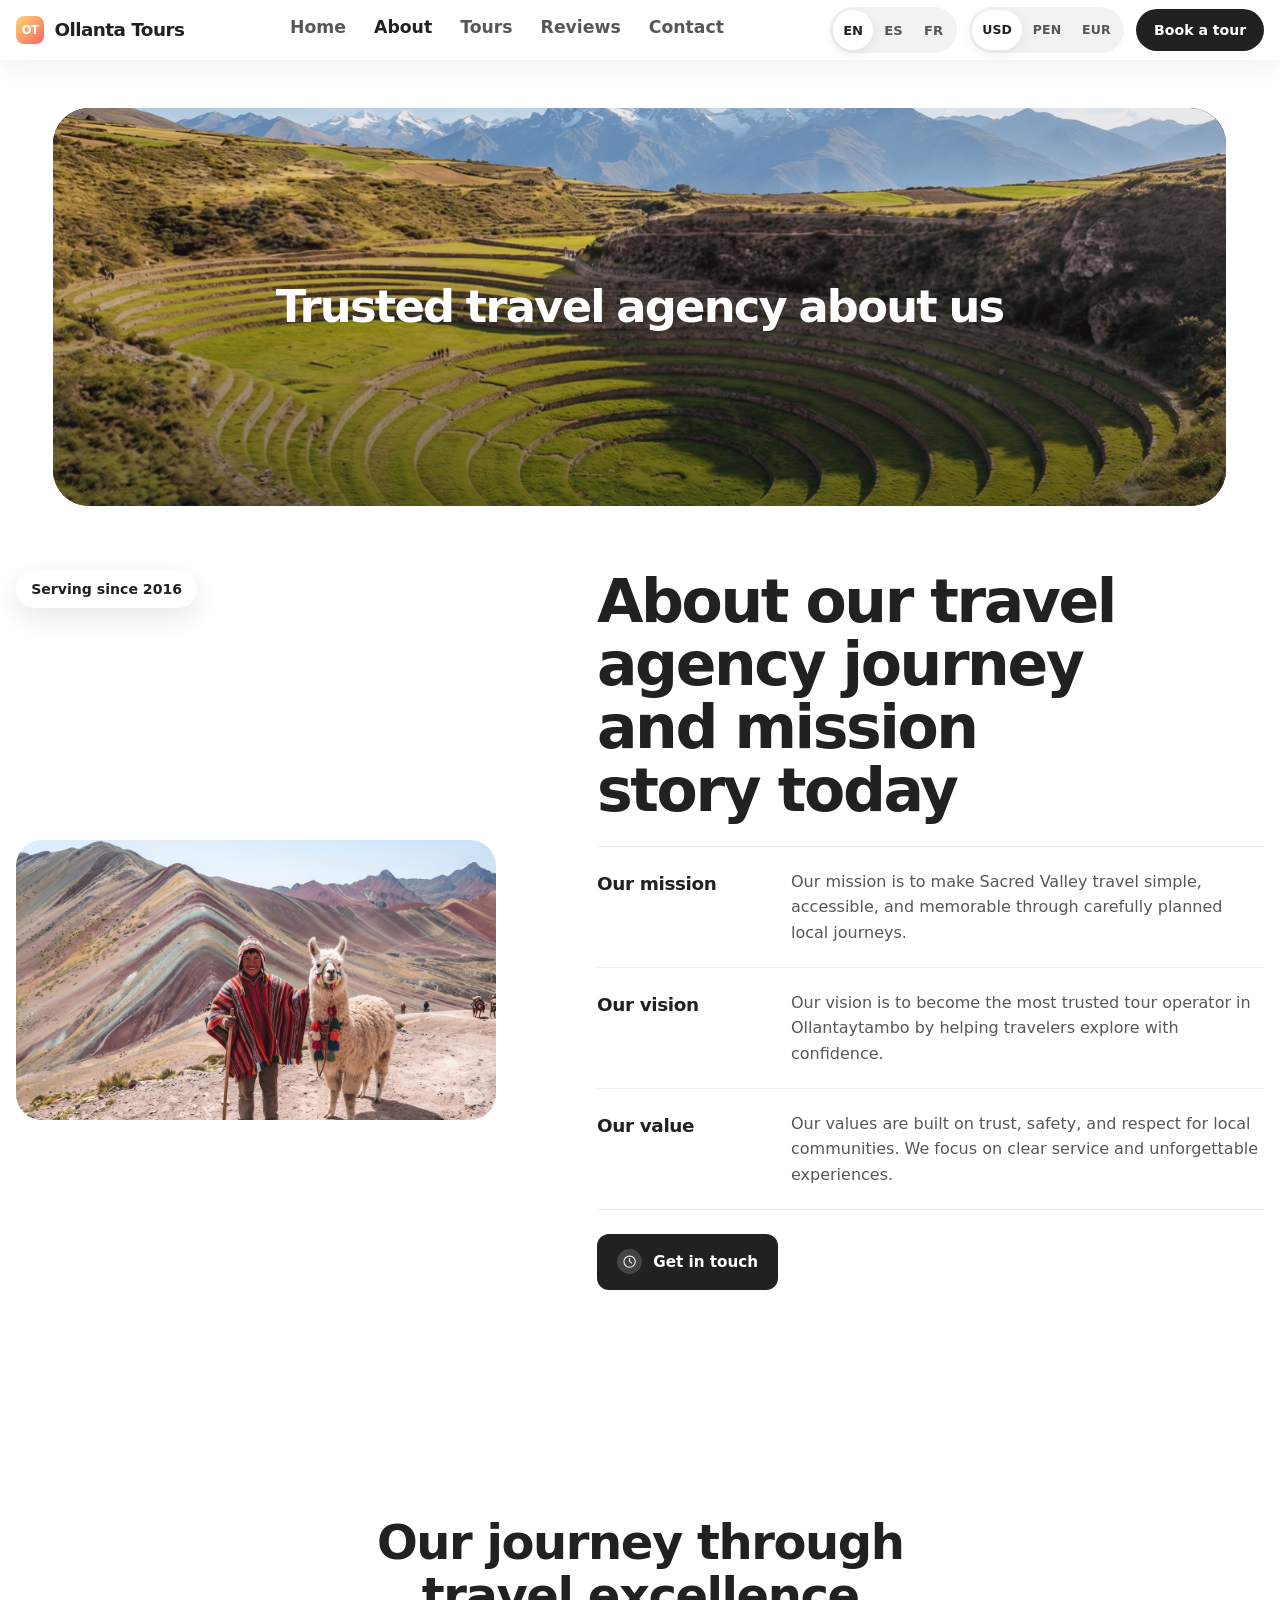
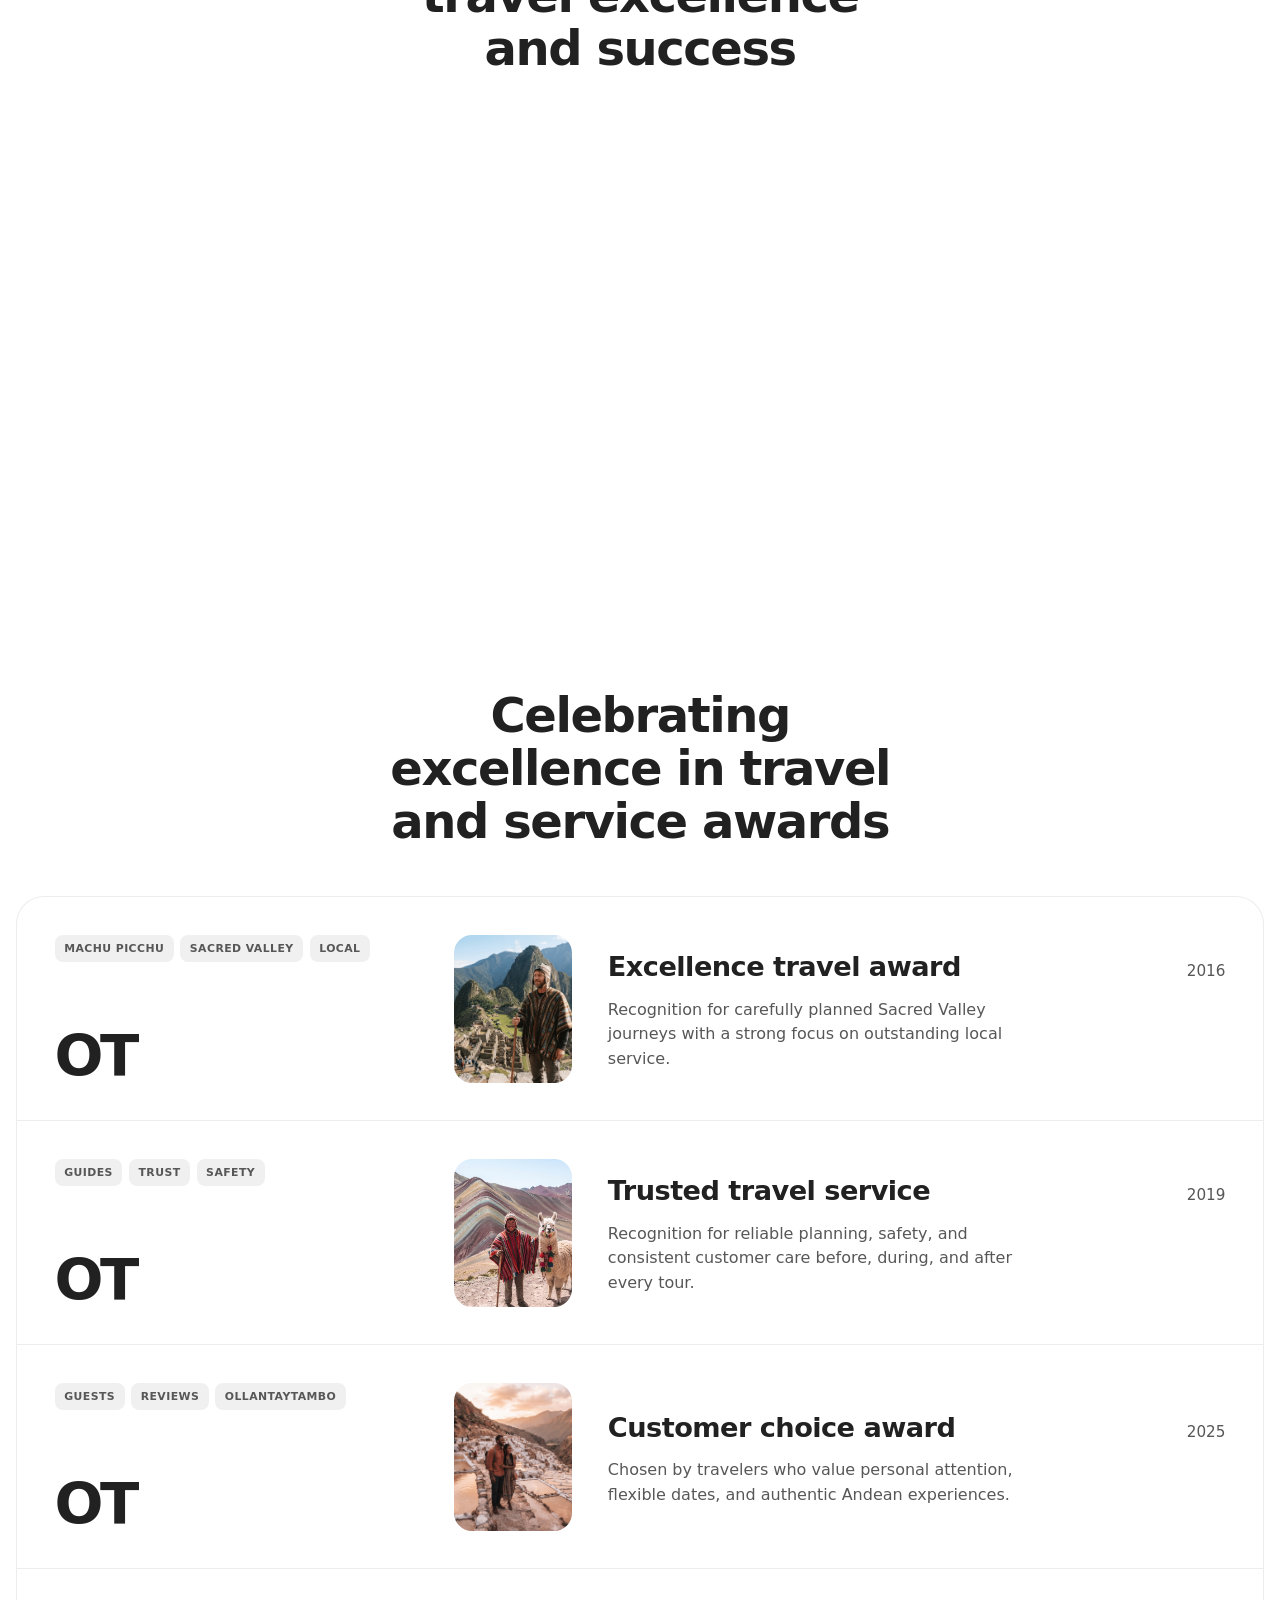
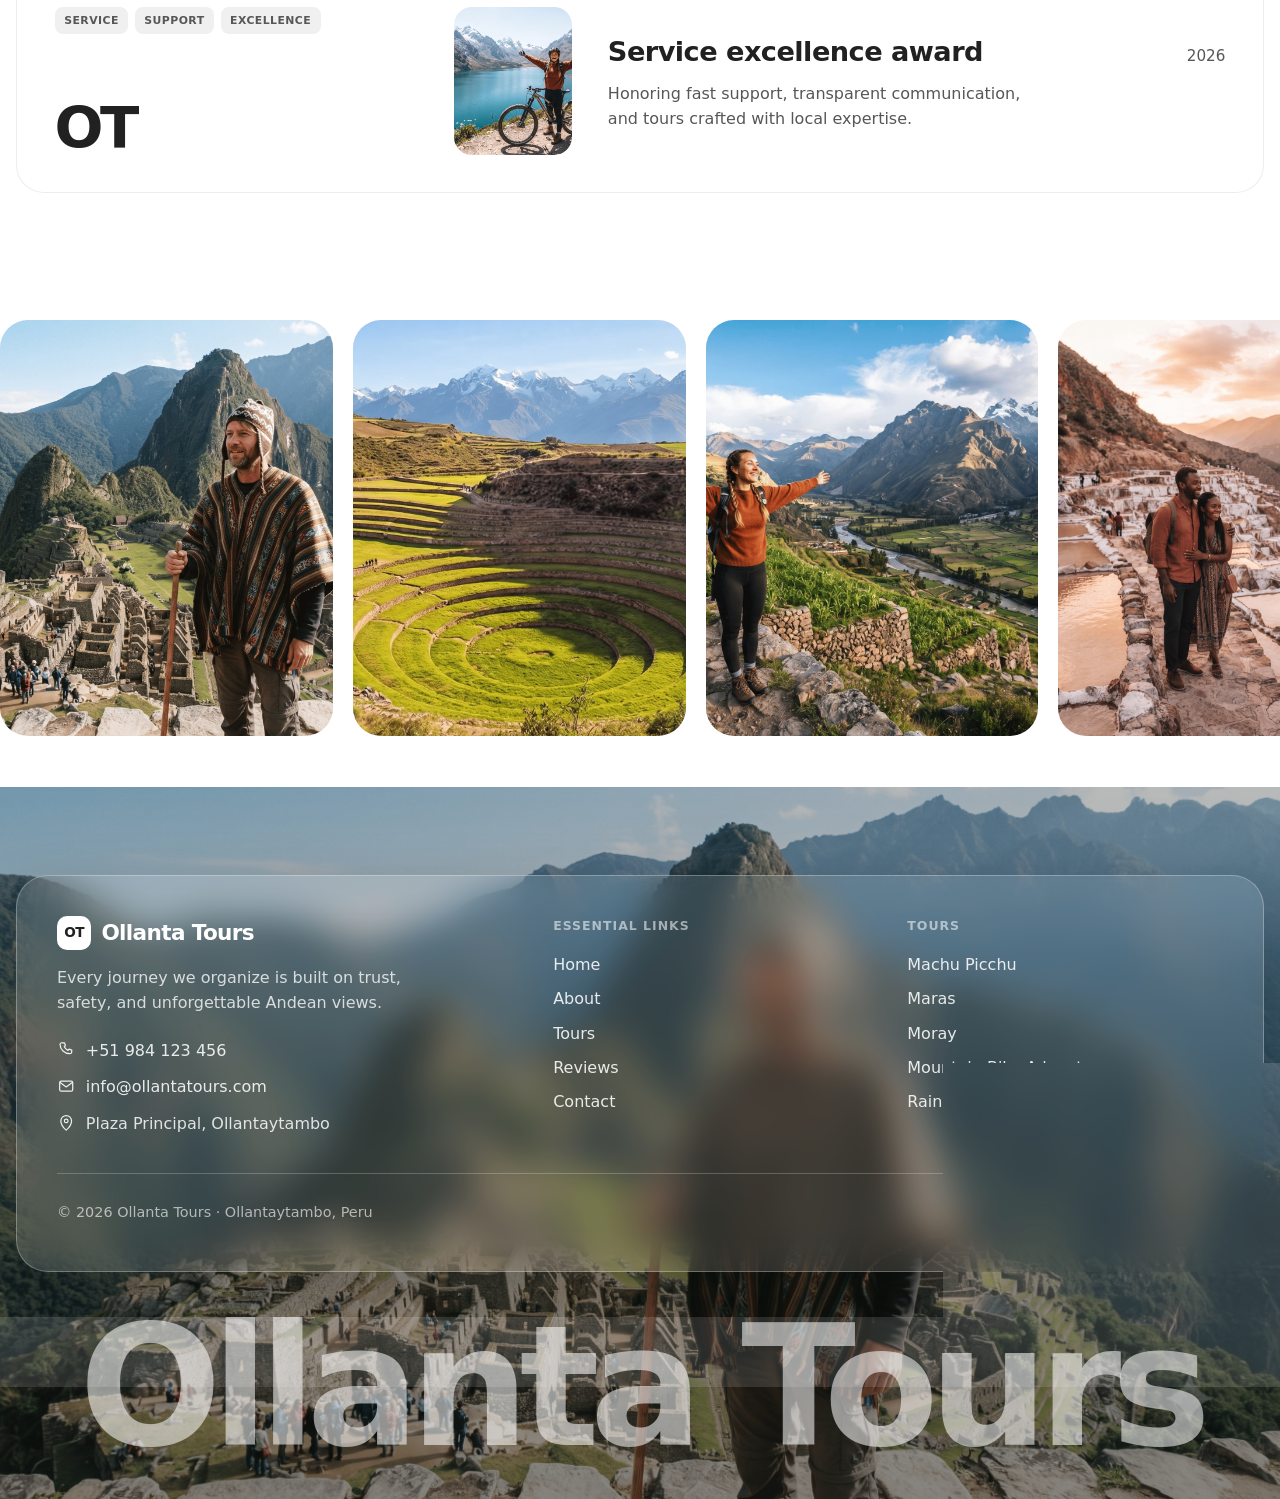
==== commit 40ea3866: "Fix hero booking menu overlap and speed up mobile loading. Keep Explore now visible under the tour p" ====
--- a/about.html
+++ b/about.html
@@ -373,7 +373,7 @@
               </figure>
               <figure class="about-gallery-frame">
                 <img
-                  src="assets/hero-main.png"
+                  src="assets/hero-main.jpg"
                   alt="Sacred Valley adventure in Ollantaytambo"
                   data-i18n-alt="images.hero"
                   decoding="async"
@@ -404,7 +404,7 @@
                 <img src="assets/moray.jpg" alt="" decoding="async" />
               </figure>
               <figure class="about-gallery-frame">
-                <img src="assets/hero-main.png" alt="" decoding="async" />
+                <img src="assets/hero-main.jpg" alt="" decoding="async" />
               </figure>
               <figure class="about-gallery-frame">
                 <img src="assets/maras.png" alt="" decoding="async" />
--- a/styles.css
+++ b/styles.css
@@ -623,13 +623,19 @@
   color: var(--white);
 }
 
-/* Hero */
 .hero {
+  position: relative;
+  z-index: 3;
   padding: calc(var(--header-h) + 1.5rem) 0 2rem;
 }
 
 body[data-page="home"] .hero {
   padding: 0;
+  z-index: 3;
+}
+
+body[data-page="home"] .hero.is-booking-open {
+  z-index: 12;
 }
 
 body[data-page="home"] .hero > .container {
@@ -774,7 +780,10 @@
   right: 2rem;
   bottom: 2.5rem;
   z-index: 4;
+  display: flex;
+  flex-direction: column;
   width: min(360px, calc(100% - 3rem));
+  max-height: min(72vh, 640px);
   padding: 1.35rem;
   border-radius: var(--radius-md);
   border: 1px solid rgba(255, 255, 255, 0.13);
@@ -785,6 +794,33 @@
   backdrop-filter: blur(12px) saturate(110%);
   color: var(--white);
   box-shadow: 0 18px 50px rgba(0, 0, 0, 0.12);
+  overflow: hidden;
+}
+
+.hero-booking.is-menu-open {
+  z-index: 8;
+}
+
+.hero-booking-grid {
+  display: grid;
+  grid-template-columns: 1fr;
+  gap: 0.9rem;
+  min-height: 0;
+  flex: 1 1 auto;
+  overflow-x: hidden;
+  overflow-y: auto;
+  overscroll-behavior: contain;
+  -webkit-overflow-scrolling: touch;
+}
+
+.hero-booking > .btn {
+  width: 100%;
+  min-width: 0;
+  margin-top: 1.1rem;
+  padding: 0.9rem 1.2rem;
+  flex: 0 0 auto;
+  position: relative;
+  z-index: 1;
 }
 
 .hero-booking label {
@@ -792,12 +828,6 @@
   margin-bottom: 0.45rem;
   font-size: 0.88rem;
   color: rgba(255, 255, 255, 0.88);
-}
-
-.hero-booking-grid {
-  display: grid;
-  grid-template-columns: 1fr;
-  gap: 0.9rem;
 }
 
 .hero-booking select,
@@ -818,13 +848,6 @@
 .hero-booking input:focus {
   border-color: rgba(255, 255, 255, 0.5);
   background: rgba(255, 255, 255, 0.08);
-}
-
-.hero-booking > .btn {
-  width: 100%;
-  min-width: 0;
-  margin-top: 1.1rem;
-  padding: 0.9rem 1.2rem;
 }
 
 .hero-trust {
@@ -1350,7 +1373,7 @@
   padding: clamp(4.5rem, 7vw, 6.5rem) 0 clamp(4rem, 6vw, 5.5rem);
   overflow: hidden;
   border-radius: var(--radius-lg);
-  background: #253331 url("assets/hero-main.png") center / cover no-repeat;
+  background: #253331 url("assets/hero-main.jpg") center / cover no-repeat;
   color: var(--white);
 }
 
@@ -3121,19 +3144,30 @@
 }
 
 .hero-booking .tour-multi-menu {
+  position: relative;
   top: auto;
-  bottom: calc(48px + 0.45rem);
+  bottom: auto;
+  left: auto;
+  width: 100%;
+  margin-top: 0.45rem;
+  z-index: 2;
   border-color: rgba(255, 255, 255, 0.2);
   background: rgba(13, 24, 23, 0.96);
   color: var(--white);
-  box-shadow: 0 -18px 48px rgba(0, 0, 0, 0.34);
+  box-shadow: 0 16px 36px rgba(0, 0, 0, 0.28);
   backdrop-filter: blur(18px);
 }
 
+.hero-booking .tour-multi-menu[hidden] {
+  display: none;
+}
+
 .hero-booking .tour-multi-options {
-  max-height: none;
-  overflow-y: visible;
+  max-height: min(36vh, 220px);
+  overflow-y: auto;
+  overscroll-behavior: contain;
   padding: 0.55rem;
+  -webkit-overflow-scrolling: touch;
 }
 
 .hero-booking .tour-multi .tour-multi-option {
@@ -3167,9 +3201,11 @@
 }
 
 .hero-booking .tour-booking-details {
-  max-height: min(45vh, 440px);
+  max-height: min(28vh, 220px);
   overflow-y: auto;
+  overscroll-behavior: contain;
   padding-right: 0.2rem;
+  -webkit-overflow-scrolling: touch;
 }
 
 .hero-booking .tour-booking-row label {
@@ -4137,14 +4173,9 @@
     position: static;
     width: 100%;
     max-width: min(100%, 420px);
+    max-height: min(68vh, 560px);
     margin-left: auto;
     margin-top: 2rem;
-  }
-
-  .hero-booking .tour-multi-menu {
-    top: calc(48px + 0.45rem);
-    bottom: auto;
-    box-shadow: 0 18px 48px rgba(0, 0, 0, 0.34);
   }
 
   .hero-content {
